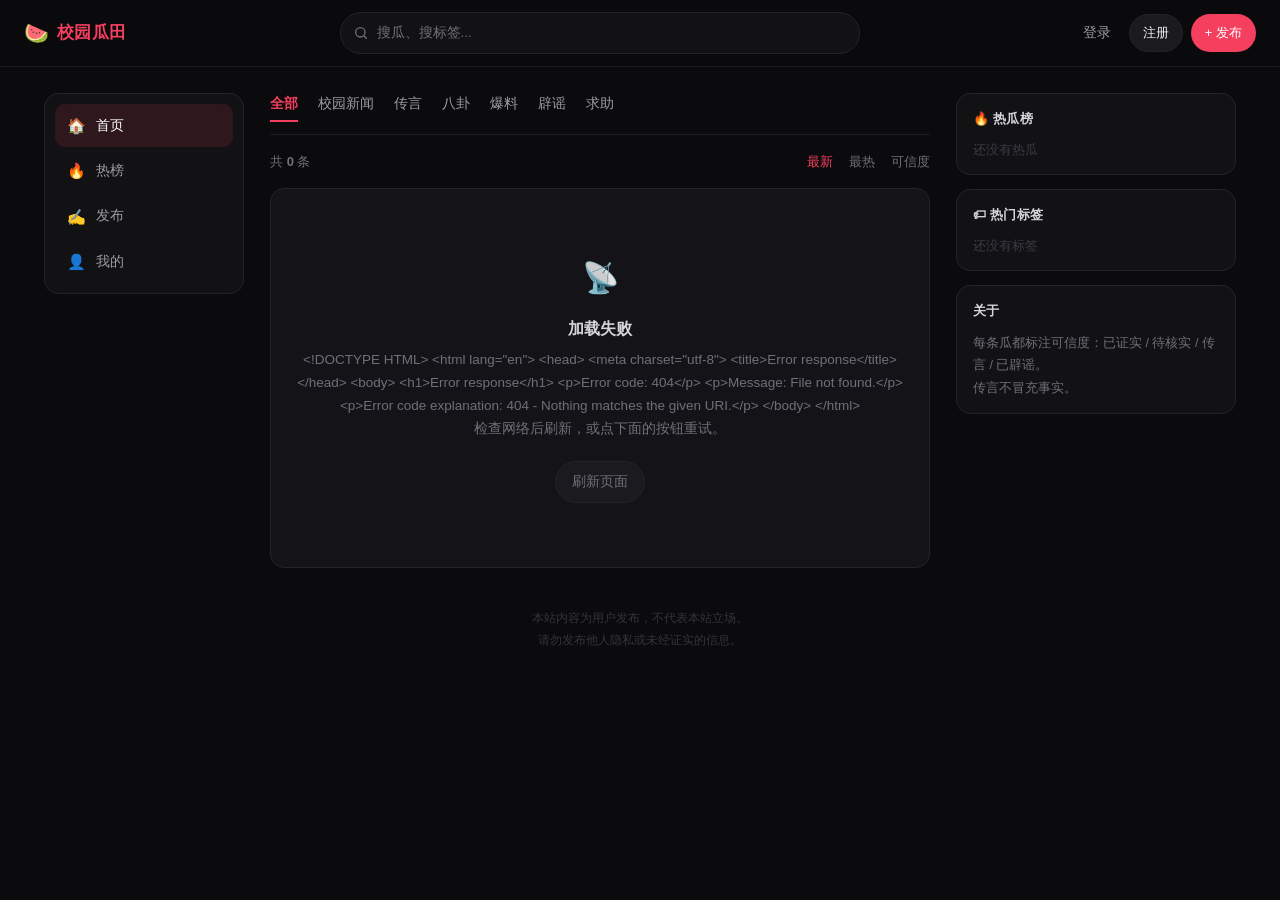
==== netlify-v2/public/index.html @ f2571f49 "Add files via upload" ====
﻿<!DOCTYPE html>
<html lang="zh-CN">
<head>
<meta charset="utf-8" />
<meta name="viewport" content="width=device-width, initial-scale=1, viewport-fit=cover" />
<title>校园瓜田</title>
<meta name="description" content="校园新闻、传言、八卦与爆料。每条瓜都标注可信度，传言不冒充事实。" />
<meta name="theme-color" content="#0b0b0e" />
<link rel="icon" href="data:image/svg+xml,<svg xmlns='http://www.w3.org/2000/svg' viewBox='0 0 100 100'><text y='.9em' font-size='90'>🍉</text></svg>" />
<style>
/* =====================================================================
   校园瓜田 · 样式（三栏布局）
   ===================================================================== */
:root{
  --bg:#0b0b0d;
  --panel:#121215;
  --card:#141418;
  --card-2:#1a1a1f;
  --fg:#f2f2f3;
  --fg-soft:#d6d6da;
  --muted:#9b9ba4;
  --dim:#6f6f79;
  --faint:#3a3a44;
  --border:#232329;
  --border-soft:#1c1c22;
  --red:#f43f5e;
  --red-deep:#e11d48;
  --green:#10b981;
  --amber:#f59e0b;
  --r-lg:14px;
  --r-md:12px;
  --r-sm:9px;
}
*{box-sizing:border-box;margin:0;padding:0}
html{-webkit-text-size-adjust:100%}
body{
  background:var(--bg);
  color:var(--fg);
  font-family:-apple-system,BlinkMacSystemFont,"Segoe UI","PingFang SC","Hiragino Sans GB","Microsoft YaHei",sans-serif;
  font-size:15px;line-height:1.65;
  -webkit-font-smoothing:antialiased;
  min-height:100vh;
  padding-bottom:calc(72px + env(safe-area-inset-bottom));
}
a{color:inherit;text-decoration:none}
button{font:inherit;color:inherit;background:none;border:0;cursor:pointer;-webkit-tap-highlight-color:transparent}
input,textarea,select{font:inherit;color:inherit}
::selection{background:rgba(244,63,94,.3)}
.hidden{display:none!important}

/* ---------------- 顶栏 ---------------- */
.topbar{
  position:sticky;top:0;z-index:40;
  display:flex;align-items:center;gap:18px;
  padding:12px 24px;
  background:rgba(11,11,13,.86);
  backdrop-filter:saturate(160%) blur(14px);
  -webkit-backdrop-filter:saturate(160%) blur(14px);
  border-bottom:1px solid var(--border-soft);
}
.brand{display:flex;align-items:center;gap:8px;flex:none}
.brand-mark{font-size:20px;line-height:1}
.brand-name{font-size:17px;font-weight:750;color:var(--red);letter-spacing:.02em}

.search-wrap{
  position:relative;flex:1;max-width:520px;margin:0 auto;
}
.search-ico{position:absolute;left:13px;top:50%;transform:translateY(-50%);color:var(--dim);pointer-events:none}
.search-input{
  width:100%;padding:9px 14px 9px 36px;
  background:var(--panel);border:1px solid var(--border);border-radius:999px;
  font-size:13.5px;transition:border-color .15s ease;
}
.search-input::placeholder{color:var(--dim)}
.search-input:focus{outline:none;border-color:#3a3a46}

.topbar-right{display:flex;align-items:center;gap:8px;flex:none}
.link-btn{font-size:13.5px;color:var(--muted);padding:6px 10px;border-radius:8px;transition:.15s}
.link-btn:hover{color:var(--fg);background:var(--card-2)}
.btn-outline{border-color:#3a3a46;background:transparent}
.btn-outline:hover{background:var(--card-2)}

/* ---------------- 按钮 ---------------- */
.btn{
  display:inline-flex;align-items:center;justify-content:center;gap:5px;
  padding:9px 16px;border-radius:999px;border:1px solid var(--border);
  background:var(--card-2);font-size:13.5px;font-weight:500;
  transition:transform .14s ease,background .14s ease,border-color .14s;
  white-space:nowrap;
}
.btn:hover{background:#232329}
.btn:active{transform:scale(.975)}
.btn-primary{background:var(--red);border-color:transparent;color:#fff}
.btn-primary:hover{background:var(--red-deep)}
.btn-danger{background:var(--red);border-color:transparent;color:#fff}
.btn-sm{padding:7px 13px;font-size:13px}
.btn-block{width:100%}
.btn:disabled{opacity:.45;cursor:not-allowed}

/* ---------------- 三栏布局 ---------------- */
.layout{
  max-width:1240px;margin:0 auto;
  display:grid;grid-template-columns:200px minmax(0,1fr) 280px;
  gap:26px;padding:26px 24px 0;align-items:start;
}
.app{min-width:0}

/* ---------------- 左侧导航 ---------------- */
.sidenav{
  position:sticky;top:78px;
  display:flex;flex-direction:column;gap:2px;
  padding:10px;border-radius:var(--r-lg);
  background:var(--panel);border:1px solid var(--border);
}
.sidenav a{
  display:flex;align-items:center;gap:10px;
  padding:10px 12px;border-radius:10px;
  font-size:14px;color:var(--muted);transition:.15s ease;
}
.sidenav a:hover{background:var(--card-2);color:var(--fg)}
.sidenav a.on{background:rgba(244,63,94,.12);color:#fff;font-weight:500}
.nav-ico{font-size:15px;line-height:1}

/* ---------------- 右栏 ---------------- */
.rail{display:flex;flex-direction:column;gap:14px;position:sticky;top:78px}
.rail-card{
  background:var(--panel);border:1px solid var(--border);
  border-radius:var(--r-lg);padding:14px 16px;
}
.rail-card h4{
  font-size:13px;font-weight:600;color:var(--fg-soft);
  margin-bottom:10px;letter-spacing:.02em;
}
.rail-body{display:flex;flex-direction:column;gap:8px}
.rail-empty{font-size:12.5px;color:var(--faint)}
.rail-hot-item{display:flex;gap:8px;align-items:flex-start;font-size:13px;line-height:1.55}
.rail-hot-no{color:var(--red);font-weight:700;flex:none;width:14px}
.rail-hot-title{
  color:var(--muted);overflow:hidden;display:-webkit-box;
  -webkit-line-clamp:2;-webkit-box-orient:vertical;
}
.rail-hot-item:hover .rail-hot-title{color:var(--fg)}
.rail-tag{
  display:inline-block;margin:0 6px 6px 0;padding:4px 10px;
  border-radius:999px;background:var(--card-2);border:1px solid var(--border);
  font-size:12px;color:var(--muted);
}
.rail-tag:hover{color:var(--fg);border-color:#3a3a46}
.rail-about p{font-size:12.5px;color:var(--dim);line-height:1.8}

/* ---------------- 网络提示 ---------------- */
.net-banner{
  max-width:1240px;margin:12px auto 0;padding:12px 16px;
  border-radius:var(--r-md);
  background:rgba(244,63,94,.1);border:1px solid rgba(244,63,94,.3);
  color:#fda4af;font-size:13px;line-height:1.7;
}
.net-banner a{color:#fecdd3;text-decoration:underline;word-break:break-all}

/* ---------------- 通用 ---------------- */
.loading{color:var(--dim);text-align:center;padding:40px 0;font-size:13.5px}
.row{display:flex;align-items:center;gap:8px}
.spread{justify-content:space-between}
.page-title{font-size:20px;font-weight:700;margin:0 0 16px}
.hint{color:var(--dim);font-size:13px}

/* ---------------- 分类 + 排序 ---------------- */
.chips{
  display:flex;gap:20px;overflow-x:auto;scrollbar-width:none;
  border-bottom:1px solid var(--border-soft);padding:0 0 12px;margin-bottom:14px;
}
.chips::-webkit-scrollbar{display:none}
.chip{
  flex:none;padding:0 0 4px;border-radius:0;border:0;background:none;
  font-size:13.5px;color:var(--muted);white-space:nowrap;
  border-bottom:2px solid transparent;transition:.15s ease;
}
.chip:hover{color:var(--fg)}
.chip.on{color:var(--red);font-weight:600;border-bottom-color:var(--red)}

.sort-row{display:flex;align-items:center;justify-content:space-between;gap:12px;margin-bottom:14px}
.sort-group{display:flex;gap:16px}
.sort-btn{
  font-size:13px;color:var(--dim);padding:2px 0;transition:.15s ease;
  border-radius:4px;
}
.sort-btn:hover{color:var(--fg)}
.sort-btn.on{color:var(--red);font-weight:500}

/* ---------------- 卡片 ---------------- */
.card{
  background:var(--card);
  border:1px solid var(--border);border-radius:var(--r-lg);
  padding:16px;margin-bottom:11px;
  transition:border-color .16s ease;
}
.card:hover{border-color:#31313b}
.card-head{display:flex;align-items:center;gap:9px;margin-bottom:10px}
.avatar{
  width:30px;height:30px;border-radius:50%;flex:none;
  display:grid;place-items:center;font-size:13px;font-weight:600;color:#fff;
  background:linear-gradient(135deg,hsl(var(--h,340) 62% 50%),hsl(calc(var(--h,340) + 45) 66% 40%));
}
.card-meta{display:flex;align-items:center;gap:7px;flex-wrap:wrap;font-size:12.5px;color:var(--dim);min-width:0}
.card-meta .alias{color:var(--fg-soft);font-weight:500}
.card-title{font-size:16.5px;font-weight:600;line-height:1.5;margin-bottom:6px}
.card-title a:hover{color:#fff}
.excerpt{
  color:var(--muted);font-size:14px;line-height:1.7;
  display:-webkit-box;-webkit-line-clamp:3;-webkit-box-orient:vertical;overflow:hidden;
}
.card-tags{display:flex;gap:6px;flex-wrap:wrap;margin-top:10px}
.tag{
  font-size:11.5px;color:var(--dim);background:rgba(255,255,255,.04);
  padding:2px 8px;border-radius:6px;
}
.card-actions{
  display:flex;align-items:center;gap:4px;margin-top:12px;padding-top:11px;
  border-top:1px solid rgba(255,255,255,.045);
}
.act{
  display:inline-flex;align-items:center;gap:5px;
  padding:6px 10px;border-radius:8px;font-size:12.8px;color:var(--dim);
  transition:.15s ease;
}
.act:hover{background:rgba(255,255,255,.055);color:var(--fg)}
.act.on{color:var(--red)}
.act.pop{animation:pop .34s cubic-bezier(.34,1.56,.64,1)}
@keyframes pop{0%{transform:scale(1)}45%{transform:scale(1.24)}100%{transform:scale(1)}}

/* ---------------- 徽章 ---------------- */
.badge{
  display:inline-flex;align-items:center;gap:5px;
  font-size:11.5px;padding:3px 9px;border-radius:999px;
  border:1px solid transparent;font-weight:500;white-space:nowrap;line-height:1.5;
}
.badge::before{content:"";width:5px;height:5px;border-radius:50%;background:currentColor;flex:none}
.badge.ok{color:#4ade80;background:rgba(16,185,129,.1);border-color:rgba(16,185,129,.24)}
.badge.warn{color:#fbbf24;background:rgba(245,158,11,.1);border-color:rgba(245,158,11,.24)}
.badge.bad{color:#fb7185;background:rgba(244,63,94,.1);border-color:rgba(244,63,94,.24)}
.badge.muted{color:#9ca3af;background:rgba(156,163,175,.08);border-color:rgba(156,163,175,.2)}

/* ---------------- 详情 ---------------- */
.detail{background:var(--card);border:1px solid var(--border);border-radius:var(--r-lg);padding:22px}
.detail h1{font-size:21px;line-height:1.5;margin:10px 0 14px}
.detail-body{white-space:pre-wrap;word-break:break-word;color:#e2e2e6;font-size:15px;line-height:1.85}
.back-link{display:inline-flex;align-items:center;gap:5px;color:var(--dim);font-size:13px;margin-bottom:12px}
.back-link:hover{color:var(--fg)}
.notice{
  display:flex;gap:8px;align-items:flex-start;
  background:rgba(245,158,11,.07);border:1px solid rgba(245,158,11,.2);
  color:#fcd34d;font-size:12.5px;border-radius:10px;padding:10px 12px;margin:12px 0;line-height:1.65;
}
.notice.bad{background:rgba(244,63,94,.06);border-color:rgba(244,63,94,.2);color:#fda4af}

/* ---------------- 评论 ---------------- */
.section-title{font-size:14px;font-weight:600;margin:24px 0 10px;display:flex;align-items:center;gap:8px}
.comment{display:flex;gap:10px;padding:12px 0;border-bottom:1px solid rgba(255,255,255,.04)}
.comment:last-child{border-bottom:0}
.comment-main{flex:1;min-width:0}
.comment-head{display:flex;gap:7px;align-items:baseline;font-size:12.2px;color:var(--dim);margin-bottom:3px}
.comment-head .alias{color:var(--fg-soft);font-weight:500}
.comment-body{font-size:14px;color:var(--fg-soft);word-break:break-word;line-height:1.7}
.replies{margin-top:10px;padding-left:12px;border-left:2px solid rgba(255,255,255,.05)}
.replies .comment{padding:8px 0;border-bottom:0}
.comment-form{margin-top:14px}

/* ---------------- 表单 ---------------- */
.form{background:var(--card);border:1px solid var(--border);border-radius:var(--r-lg);padding:18px}
.field{margin-bottom:16px}
.field:last-of-type{margin-bottom:12px}
.field label{display:block;font-size:12.5px;color:var(--muted);margin-bottom:8px;font-weight:500}
.field .counter{float:right;color:var(--faint);font-size:11.5px;font-weight:400}
.input,textarea.input,select.input{
  width:100%;padding:10px 13px;border-radius:10px;
  background:var(--panel);border:1px solid var(--border);
  font-size:14px;transition:border-color .15s ease;
}
.input::placeholder{color:#4f4f59}
.input:focus,textarea.input:focus{outline:none;border-color:#43434f}
textarea.input{resize:vertical;min-height:128px;line-height:1.72}
select.input{appearance:none}
.err{color:#fb7185;font-size:12.5px;margin-bottom:12px;display:none;line-height:1.6}
.err.show{display:block}
.opt-row{display:flex;gap:8px;flex-wrap:wrap}
.opt{
  padding:7px 13px;border-radius:9px;border:1px solid var(--border);
  background:var(--panel);font-size:13px;color:var(--muted);transition:.15s ease;
}
.opt:hover{border-color:#3a3a46;color:var(--fg-soft)}
.opt.on{border-color:rgba(244,63,94,.55);color:#fff;background:rgba(244,63,94,.12)}
.check{display:flex;gap:9px;align-items:flex-start;cursor:pointer}
.check input{margin-top:4px;accent-color:var(--red);width:15px;height:15px;flex:none}
.check span{font-size:12.5px;color:var(--muted);line-height:1.65}

/* ---------------- 热榜 ---------------- */
.rank{display:flex;gap:12px;align-items:flex-start;padding:13px 4px;border-bottom:1px solid rgba(255,255,255,.045)}
.rank:last-child{border-bottom:0}
.rank:hover{background:rgba(255,255,255,.02)}
.rank-no{
  font-size:18px;font-weight:800;width:24px;flex:none;color:#3a3a44;
  font-variant-numeric:tabular-nums;line-height:1.6;text-align:center;
}
.rank-no.top1{color:var(--red)}
.rank-no.top2{color:#fb923c}
.rank-no.top3{color:#fbbf24}
.rank-main{flex:1;min-width:0}
.rank-title{font-size:14.5px;font-weight:600;margin-bottom:4px;line-height:1.5}
.rank-meta{font-size:12px;color:var(--dim);display:flex;gap:10px;flex-wrap:wrap}

/* ---------------- 空状态 ---------------- */
.empty{
  text-align:center;padding:64px 24px;color:var(--dim);
  background:var(--card);border:1px solid var(--border);border-radius:var(--r-lg);
}
.empty-icon{font-size:30px;margin-bottom:14px;opacity:.9}
.empty h3{font-size:16px;color:var(--fg-soft);font-weight:600;margin-bottom:6px}
.empty p{font-size:13.5px;margin-bottom:20px;line-height:1.7;color:var(--dim)}
.empty-actions{display:flex;gap:8px;justify-content:center;flex-wrap:wrap}

/* ---------------- 骨架屏 ---------------- */
.skeleton-list{padding-top:4px}
.sk-card{
  background:var(--card);border:1px solid var(--border-soft);
  border-radius:var(--r-lg);padding:16px;margin-bottom:11px;
}
.sk-line{
  height:11px;border-radius:6px;margin-bottom:10px;
  background:linear-gradient(90deg,#1a1a20 25%,#23232a 37%,#1a1a20 63%);
  background-size:400% 100%;animation:shimmer 1.4s ease infinite;
}
.sk-line:last-child{margin-bottom:0}
.w30{width:30%}.w40{width:40%}.w50{width:50%}.w60{width:60%}.w70{width:70%}.w80{width:80%}
@keyframes shimmer{0%{background-position:100% 0}100%{background-position:0 0}}

/* ---------------- 底部导航（移动端） ---------------- */
.tabbar{
  position:fixed;left:0;right:0;bottom:0;z-index:50;
  display:flex;justify-content:space-around;align-items:center;
  padding:6px 8px calc(6px + env(safe-area-inset-bottom));
  background:rgba(11,11,13,.92);
  backdrop-filter:blur(14px);-webkit-backdrop-filter:blur(14px);
  border-top:1px solid var(--border-soft);
}
.tabbar a{
  display:flex;flex-direction:column;align-items:center;gap:3px;
  padding:6px 14px;border-radius:10px;color:var(--dim);
}
.tabbar a span{font-size:18px;line-height:1}
.tabbar a em{font-style:normal;font-size:10.5px}
.tabbar a.on{color:var(--fg)}

/* ---------------- Toast ---------------- */
.toast{
  position:fixed;left:50%;bottom:calc(88px + env(safe-area-inset-bottom));
  transform:translate(-50%,12px);
  background:#26262d;color:#fafafa;border:1px solid #3a3a45;
  padding:9px 16px;border-radius:10px;font-size:13px;
  opacity:0;pointer-events:none;transition:.22s cubic-bezier(.34,1.4,.64,1);z-index:90;
  max-width:calc(100vw - 40px);text-align:center;
}
.toast.show{opacity:1;transform:translate(-50%,0)}

/* ---------------- 弹窗 ---------------- */
.modal{position:fixed;inset:0;z-index:80;display:grid;place-items:center;background:rgba(0,0,0,.66);padding:20px}
.modal-card{
  width:100%;max-width:400px;background:var(--panel);
  border:1px solid var(--border);border-radius:16px;padding:22px;
  max-height:88vh;overflow-y:auto;
  animation:slideUp .2s cubic-bezier(.34,1.3,.64,1);
}
@keyframes slideUp{from{opacity:0;transform:translateY(12px)}to{opacity:1;transform:none}}
.modal-card h3{font-size:16px;margin-bottom:5px}
.modal-sub{font-size:12.5px;color:var(--dim);margin-bottom:16px;line-height:1.7}
.modal-body{display:flex;flex-wrap:wrap;gap:8px;margin-bottom:16px}
.modal-foot{display:flex;justify-content:flex-end;gap:8px;margin-top:4px}

/* ---------------- 登录 / 注册 ---------------- */
.auth-tabs{display:flex;gap:6px;background:var(--card);padding:4px;border-radius:10px;margin-bottom:16px}
.auth-tab{flex:1;padding:8px;border-radius:7px;font-size:13px;color:var(--muted);transition:.15s;font-weight:500}
.auth-tab.on{background:var(--card-2);color:var(--fg)}
.auth-field{margin-bottom:13px}
.auth-field label{display:block;font-size:12px;color:var(--muted);margin-bottom:6px}
.auth-foot{font-size:12px;color:var(--dim);text-align:center;margin-top:14px;line-height:1.7}
.auth-alert{
  font-size:12.5px;color:#fda4af;background:rgba(244,63,94,.08);
  border:1px solid rgba(244,63,94,.2);border-radius:9px;
  padding:9px 11px;margin-bottom:14px;line-height:1.65;
}
.auth-alert.info{color:#93c5fd;background:rgba(59,130,246,.08);border-color:rgba(59,130,246,.2)}

/* ---------------- 我的 ---------------- */
.profile-card{
  background:var(--card);border:1px solid var(--border);
  border-radius:var(--r-lg);padding:22px;text-align:center;
}
.profile-avatar{
  width:54px;height:54px;border-radius:50%;margin:0 auto 10px;
  display:grid;place-items:center;font-size:21px;font-weight:700;color:#fff;
  background:linear-gradient(135deg,hsl(var(--h,340) 62% 50%),hsl(calc(var(--h,340) + 45) 66% 40%));
}
.profile-name{font-size:16.5px;font-weight:650}
.profile-sub{font-size:12.5px;color:var(--dim);margin-top:3px}
.profile-stats{display:flex;justify-content:center;gap:28px;margin-top:16px;padding-top:14px;border-top:1px solid rgba(255,255,255,.06)}
.stat b{display:block;font-size:16px;font-weight:700;font-variant-numeric:tabular-nums}
.stat span{font-size:11px;color:var(--dim)}
.menu-list{margin-top:14px;background:var(--card);border:1px solid var(--border);border-radius:var(--r-md);overflow:hidden}
.menu-item{display:flex;align-items:center;justify-content:space-between;padding:13px 16px;font-size:14px;border-bottom:1px solid var(--border-soft);transition:background .14s;width:100%}
.menu-item:last-child{border-bottom:0}
.menu-item:hover{background:rgba(255,255,255,.02)}
.menu-item .arrow{color:var(--faint);font-size:15px}

/* ---------------- 管理后台 ---------------- */
.admin-bar{
  display:flex;align-items:center;justify-content:space-between;gap:12px;
  padding:10px 14px;margin-bottom:12px;
  background:var(--card);border:1px solid var(--border);border-radius:var(--r-md);
}
.adm-row{display:flex;align-items:center;gap:8px;padding:11px 0;border-bottom:1px solid rgba(255,255,255,.05)}
.adm-row:last-child{border-bottom:0}
.adm-main{flex:1;min-width:0}
.adm-title{font-size:13.5px;font-weight:500;white-space:nowrap;overflow:hidden;text-overflow:ellipsis}
.adm-sub{font-size:12px;color:var(--dim);margin-top:2px}

/* ---------------- 页脚 ---------------- */
.site-foot{
  max-width:1240px;margin:40px auto 0;padding:0 24px 26px;
  color:#33333c;font-size:11.5px;line-height:1.9;text-align:center;
}

/* ---------------- 响应式 ---------------- */
@media (max-width:1100px){
  .layout{grid-template-columns:200px minmax(0,1fr);}
  .rail{display:none}
}
@media (max-width:860px){
  .layout{grid-template-columns:minmax(0,1fr);padding:16px 16px 0;}
  .sidenav{display:none}
  .topbar{padding:10px 16px;gap:10px}
  .brand-name{display:none}
  .search-wrap{max-width:none}
  #btn-login,#btn-register{display:none}
  .site-foot{padding:0 16px 24px}
  .empty{padding:48px 20px}
}
@media (min-width:861px){
  .tabbar{display:none}
  body{padding-bottom:0}
}

/* ---------------- 个人空间 ---------------- */
.profile-bio{font-size:13px;color:var(--muted);margin-top:8px;line-height:1.7;padding:0 12px}
.profile-tags{display:flex;gap:6px;flex-wrap:wrap;justify-content:center;margin-top:10px}
.profile-actions{display:flex;gap:8px;justify-content:center;margin-top:16px}

/* ---------------- 私信 ---------------- */
.dm-row{display:flex;align-items:center;gap:10px;padding:12px 0;border-bottom:1px solid rgba(255,255,255,.05)}
.dm-row:last-child{border-bottom:0}
.dm-main{flex:1;min-width:0;display:flex;flex-direction:column;gap:2px}
.dm-top{display:flex;align-items:baseline;gap:8px}
.dm-top b{font-size:13.5px;font-weight:600}
.dm-top em{font-style:normal;font-size:11.5px;color:var(--faint);margin-left:auto}
.dm-last{font-size:12.5px;color:var(--dim);white-space:nowrap;overflow:hidden;text-overflow:ellipsis}
.dm-badge{
  flex:none;min-width:18px;height:18px;border-radius:9px;background:var(--red);color:#fff;
  font-size:11px;display:grid;place-items:center;padding:0 5px;
}
.dm-head{display:flex;align-items:center;gap:10px;margin-bottom:14px}
.dm-name{font-size:15px;font-weight:600}
.msg-list{
  display:flex;flex-direction:column;gap:10px;
  max-height:56vh;overflow-y:auto;padding:14px;
  background:var(--card);border:1px solid var(--border);border-radius:var(--r-lg);
}
.msg-row{display:flex;flex-direction:column;gap:3px;max-width:78%}
.msg-row.me{align-self:flex-end;align-items:flex-end}
.msg-row.them{align-self:flex-start;align-items:flex-start}
.msg-bubble{
  padding:9px 13px;border-radius:14px;font-size:14px;line-height:1.6;
  background:var(--card-2);border:1px solid var(--border);word-break:break-word;white-space:pre-wrap;
}
.msg-row.me .msg-bubble{background:var(--red);border-color:transparent;color:#fff}
.msg-time{font-size:10.5px;color:var(--faint)}
.msg-input{display:flex;gap:8px;align-items:flex-end;margin-top:12px}
.msg-input .input{min-height:42px;max-height:120px;resize:none;padding:11px 13px}

/* ---------------- 顶栏头像 / 侧栏用户 ---------------- */
.user-chip{
  width:32px;height:32px;border-radius:50%;flex:none;
  display:grid;place-items:center;font-size:13px;font-weight:700;color:#fff;
  background:linear-gradient(135deg,hsl(var(--h,340) 62% 50%),hsl(calc(var(--h,340) + 45) 66% 40%));
  transition:transform .15s ease;
}
.user-chip:hover{transform:scale(1.06)}
.side-user{
  display:flex;align-items:center;gap:8px;
  padding:8px 10px;margin-bottom:8px;border-radius:10px;
  background:rgba(255,255,255,.035);
}
.side-user:hover{background:rgba(255,255,255,.06)}
.side-user .avatar{width:26px;height:26px;font-size:12px}
.side-name{font-size:13.5px;font-weight:600;white-space:nowrap;overflow:hidden;text-overflow:ellipsis}

/* 头像可点 */
.avatar-link{display:inline-flex;align-items:center;flex-shrink:0}
.avatar-link:hover .avatar{filter:brightness(1.15)}
a.alias:hover{color:#fff}

</style>
</head>
<body>

<header class="topbar">
  <a class="brand" href="#/">
    <span class="brand-mark">🍉</span>
    <span class="brand-name">校园瓜田</span>
  </a>

  <div class="search-wrap">
    <svg class="search-ico" viewBox="0 0 24 24" width="16" height="16" fill="none" stroke="currentColor" stroke-width="2" stroke-linecap="round"><circle cx="11" cy="11" r="7"/><path d="m20 20-3.5-3.5"/></svg>
    <input id="global-search" class="search-input" placeholder="搜瓜、搜标签..." autocomplete="off" />
  </div>

  <div class="topbar-right">
    <button class="link-btn" id="btn-login">登录</button>
    <button class="btn btn-outline btn-sm" id="btn-register">注册</button><a class="user-chip hidden" id="user-chip" href="#/me" title="我的"></a>
    <a class="btn btn-primary btn-sm" href="#/new">+ 发布</a>
  </div>
</header>

<div id="net-banner" class="net-banner hidden"></div>

<div class="layout">

  <aside class="sidenav"><a class="side-user hidden" id="side-user" href="#/me"></a>
    <a href="#/" data-nav="feed"><span class="nav-ico">🏠</span>首页</a>
    <a href="#/hot" data-nav="hot"><span class="nav-ico">🔥</span>热榜</a>
    <a href="#/new" data-nav="new"><span class="nav-ico">✍️</span>发布</a>
    <a href="#/me" data-nav="me"><span class="nav-ico">👤</span>我的</a>
  </aside>

  <main id="app" class="app">
    <div class="skeleton-list">
      <div class="sk-card"><div class="sk-line w40"></div><div class="sk-line w80"></div><div class="sk-line w60"></div></div>
      <div class="sk-card"><div class="sk-line w30"></div><div class="sk-line w70"></div><div class="sk-line w50"></div></div>
    </div>
  </main>

  <aside class="rail">
    <section class="rail-card">
      <h4>🔥 热瓜榜</h4>
      <div id="rail-hot" class="rail-body"><div class="rail-empty">还没有热瓜</div></div>
    </section>
    <section class="rail-card">
      <h4>🏷 热门标签</h4>
      <div id="rail-tags" class="rail-body"><div class="rail-empty">还没有标签</div></div>
    </section>
    <section class="rail-card rail-about">
      <h4>关于</h4>
      <p>每条瓜都标注可信度：已证实 / 待核实 / 传言 / 已辟谣。<br>传言不冒充事实。</p>
    </section>
  </aside>

</div>

<nav class="tabbar">
  <a href="#/" data-tab="feed"><span>🏠</span><em>首页</em></a>
  <a href="#/hot" data-tab="hot"><span>🔥</span><em>热榜</em></a>
  <a href="#/new" data-tab="new"><span>✏️</span><em>发布</em></a>
  <a href="#/me" data-tab="me"><span>👤</span><em>我的</em></a>
</nav>

<div id="toast" class="toast" role="status" aria-live="polite"></div>

<div id="modal" class="modal hidden">
  <div class="modal-card" id="modal-card"></div>
</div>

<footer class="site-foot">
  本站内容为用户发布，不代表本站立场。<br>
  请勿发布他人隐私或未经证实的信息。
</footer>

<script>
/* =====================================================================
   校园瓜田 · 前端
   纯静态，无构建，直连 Supabase（REST + Auth）
   ===================================================================== */
(function () {
  'use strict';

  /* ================= 配置 ================= */
  const SB   = '/api';   // 走同域代理，由 Netlify 函数转发到 Supabase
  const KEY  = 'sb_publishable_Eu-_IB5Uigc8BZrl6DZb5w_zwPvkjm3';

  const CATEGORIES = [
    { id: '',       label: '全部' },
    { id: 'news',   label: '校园新闻' },
    { id: 'rumor',  label: '传言' },
    { id: 'gossip', label: '八卦' },
    { id: 'leak',   label: '爆料' },
    { id: 'debunk', label: '辟谣' },
    { id: 'help',   label: '求助' }
  ];
  const CAT_LABEL = { news:'校园新闻', rumor:'传言', gossip:'八卦', leak:'爆料', debunk:'辟谣', help:'求助' };
  const CRED = {
    confirmed:  { label:'已证实', cls:'ok' },
    unverified: { label:'待核实', cls:'warn' },
    rumor:      { label:'传言',   cls:'bad' },
    debunked:   { label:'已辟谣', cls:'muted' }
  };
  const REASONS = [
    { id:'privacy', label:'侵犯隐私' },
    { id:'attack',  label:'人身攻击' },
    { id:'rumor',   label:'造谣' },
    { id:'other',   label:'其他' }
  ];

  /* ================= 小工具 ================= */
  const $ = (s, r) => (r || document).querySelector(s);
  const app = $('#app');

  const esc = s => String(s == null ? '' : s)
    .replace(/&/g,'&amp;').replace(/</g,'&lt;').replace(/>/g,'&gt;')
    .replace(/"/g,'&quot;').replace(/'/g,'&#39;');

  function relTime(iso) {
    const d = Date.now() - new Date(iso).getTime();
    if (d < 0) return '刚刚';
    const m = Math.floor(d / 60000);
    if (m < 1) return '刚刚';
    if (m < 60) return m + ' 分钟前';
    const h = Math.floor(m / 60);
    if (h < 24) return h + ' 小时前';
    const day = Math.floor(h / 24);
    if (day === 1) return '昨天';
    if (day < 30) return day + ' 天前';
    const t = new Date(iso);
    return (t.getMonth() + 1) + ' 月 ' + t.getDate() + ' 日';
  }

  function hue(str) {
    let h = 0;
    for (let i = 0; i < String(str).length; i++) h = (h * 31 + String(str).charCodeAt(i)) % 360;
    return h;
  }
  const avatar = name =>
    '<span class="avatar" style="--h:' + hue(name || '') + '">' + esc((name || '瓜').trim().charAt(0)) + '</span>';

  const badge = c => {
    const m = CRED[c] || CRED.unverified;
    return '<span class="badge ' + m.cls + '">' + m.label + '</span>';
  };

  let toastTimer;
  function toast(msg) {
    const el = $('#toast');
    el.textContent = msg;
    el.classList.add('show');
    clearTimeout(toastTimer);
    toastTimer = setTimeout(() => el.classList.remove('show'), 2600);
  }

  /* ================= 网络错误 ================= */
  let netDown = false;
  function showNetBanner() {
    if (netDown) return;
    netDown = true;
    const el = $('#net-banner');
    el.className = 'net-banner';
    el.innerHTML =
      '⚠️ <b>数据接口连不上</b>（Failed to fetch）。<br>' +
      '浏览器请求的是你自己的域名 <code>/api/...</code>，由 Netlify 转发给数据库。' +
      '现在这个转发没生效，通常是 Netlify 函数没部署上。' +
      '点这里测一下：<a href="' + SB + '/rest/v1/posts?select=id&limit=1" target="_blank" rel="noopener">' +
      SB + '/rest/v1/posts?select=id</a><br>' +
      '返回 <code>[]</code> 或 JSON = 正常；返回 404 或"Page not found" = 函数没部署，检查仓库里有没有 <code>netlify/functions/api.js</code>。';
  }

  /* ================= REST ================= */
  async function rest(path, opts) {
    const o = opts || {};
    let res;
    try {
      res = await fetch(SB + '/rest/v1/' + path, {
        method: o.method || 'GET',
        headers: Object.assign({
          apikey: KEY,
          Authorization: 'Bearer ' + KEY,
          'Content-Type': 'application/json'
        }, o.headers || {}),
        body: o.body
      });
    } catch (e) {
      showNetBanner();
      throw new Error('网络不可达');
    }
    const text = await res.text();
    let data = null;
    if (text) { try { data = JSON.parse(text); } catch (e) { data = text; } }
    if (!res.ok) {
      const msg = (data && (data.message || data.hint)) || (typeof data === 'string' ? data : 'HTTP ' + res.status);
      throw new Error(msg);
    }
    return data;
  }

  /* ================= 账号（用户名 + 密码，不发邮件） ================= */
  const UKEY = 'gua:user';
  let account = null;   // { id, username }

  function loadAccount() {
    try {
      const raw = localStorage.getItem(UKEY);
      account = raw ? JSON.parse(raw) : null;
    } catch (e) { account = null; }
  }
  function saveAccount(a) {
    account = a;
    if (a) localStorage.setItem(UKEY, JSON.stringify(a));
    else localStorage.removeItem(UKEY);
    paintUserChip();
  }

  /* 调 Netlify 函数上的自定义接口（/api/auth/...），不走 /rest/v1 */
  async function apiRaw(path, opts) {
    const o = opts || {};
    let res;
    try {
      const h = { 'Content-Type': 'application/json' };
      if (account && account.token) h.Authorization = 'Bearer ' + account.token;
      res = await fetch(SB + path, {
        method: o.method || 'GET',
        headers: h,
        body: o.body
      });
    } catch (e) {
      showNetBanner();
      throw new Error('网络不可达');
    }
    const text = await res.text();
    let data = null;
    if (text) { try { data = JSON.parse(text); } catch (e) { data = text; } }
    if (!res.ok) throw new Error((data && data.message) || ('HTTP ' + res.status));
    return data;
  }

  async function doRegister(username, password) {
    const r = await apiRaw('/auth/register', {
      method: 'POST',
      body: JSON.stringify({ username: username, password: password })
    });
    saveAccount({ id: r.id, username: r.username, token: r.token });
    return r;
  }

  async function doLogin(username, password) {
    const r = await apiRaw('/auth/login', {
      method: 'POST',
      body: JSON.stringify({ username: username, password: password })
    });
    saveAccount({ id: r.id, username: r.username, token: r.token });
    return r;
  }

  function signOut() { saveAccount(null); }
  function isLoggedIn() { return !!(account && account.id); }
  function nick() { return account ? account.username : null; }

  function paintUserChip() {
    const chip = $('#user-chip');
    const loginBtn = $('#btn-login');
    const regBtn = $('#btn-register');
    const side = $('#side-user');

    if (isLoggedIn()) {
      const n = nick() || '我';
      if (chip) {
        chip.classList.remove('hidden');
        chip.style.setProperty('--h', hue(n));
        chip.textContent = n.charAt(0);
        chip.title = n;
      }
      if (loginBtn) loginBtn.classList.add('hidden');
      if (regBtn) regBtn.classList.add('hidden');
      if (side) {
        side.classList.remove('hidden');
        side.innerHTML = '<span class="avatar" style="--h:' + hue(n) + '">' + esc(n.charAt(0)) + '</span>' +
          '<span class="side-name">' + esc(n) + '</span>';
      }
    } else {
      if (chip) chip.classList.add('hidden');
      if (loginBtn) loginBtn.classList.remove('hidden');
      if (regBtn) regBtn.classList.remove('hidden');
      if (side) side.classList.add('hidden');
    }
  }

  /* ================= 本地身份 ================= */
  function deviceId() {
    let v = localStorage.getItem('gua:device');
    if (!v) {
      v = (window.crypto && crypto.randomUUID) ? crypto.randomUUID()
        : 'd-' + Date.now() + Math.random().toString(36).slice(2);
      localStorage.setItem('gua:device', v);
    }
    return v;
  }
  const A1 = ['柠檬','三教','图书馆','南门','操场','夜宵','早八','期末','天台','五楼'];
  const A2 = ['味的风','常客','守夜人','观察员','吃瓜群众','小分队','老同学','柠檬精'];
  const newAlias = () => A1[Math.floor(Math.random() * A1.length)] + A2[Math.floor(Math.random() * A2.length)];
  function alias() {
    let v = localStorage.getItem('gua:alias');
    if (!v) { v = newAlias(); localStorage.setItem('gua:alias', v); }
    return v;
  }
  function myIds() {
    try { return JSON.parse(localStorage.getItem('gua:mine') || '[]'); } catch (e) { return []; }
  }
  function addMyId(id) {
    const m = myIds();
    if (!m.includes(id)) { m.unshift(id); localStorage.setItem('gua:mine', JSON.stringify(m.slice(0, 300))); }
  }
  const melonKey = id => 'gua:melon:' + id;

  /* ================= 状态 ================= */
  const S = { posts: [], counts: {}, filter: '', sort: 'new', loaded: false, hasAuthorId: false };

  async function probeAuthorId() {
    try { await rest('posts?select=author_id&limit=1'); S.hasAuthorId = true; }
    catch (e) { S.hasAuthorId = false; }
  }

  async function loadPosts(force) {
    if (S.loaded && !force) return;
    const rows = await rest('posts?select=*&status=eq.published&order=created_at.desc&limit=100');
    S.posts = rows || [];
    try {
      const cs = await rest('comments?select=post_id&status=eq.visible&limit=1000');
      const map = {};
      (cs || []).forEach(c => { map[c.post_id] = (map[c.post_id] || 0) + 1; });
      S.counts = map;
    } catch (e) { S.counts = {}; }
    S.loaded = true;
    renderRail();
  }

  /* 右栏：热瓜榜 + 热门标签 */
  function renderRail() {
    const hot = $('#rail-hot');
    if (hot) {
      const top = S.posts.slice().sort((a, b) => (b.melon || 0) - (a.melon || 0)).slice(0, 5);
      hot.innerHTML = top.length
        ? top.map((p, i) =>
            '<a class="rail-hot-item" href="#/p/' + esc(p.id) + '">' +
              '<span class="rail-hot-no">' + (i + 1) + '</span>' +
              '<span class="rail-hot-title">' + esc(p.title) + '</span>' +
            '</a>').join('')
        : '<div class="rail-empty">还没有热瓜</div>';
    }
    const tags = $('#rail-tags');
    if (tags) {
      const map = {};
      S.posts.forEach(p => (p.tags || []).forEach(t => { map[t] = (map[t] || 0) + 1; }));
      const list = Object.keys(map).sort((a, b) => map[b] - map[a]).slice(0, 12);
      tags.innerHTML = list.length
        ? list.map(t => '<a class="rail-tag" href="#/search" data-tag="' + esc(t) + '">#' + esc(t) + '</a>').join('')
        : '<div class="rail-empty">还没有标签</div>';
    }
  }

  const CRED_RANK = { confirmed: 0, unverified: 1, rumor: 2, debunked: 3 };

  const filtered = () => {
    let list = S.posts.slice();
    if (S.filter) list = list.filter(p => p.category === S.filter);
    if (S.sort === 'hot') list.sort((a, b) => (b.melon || 0) - (a.melon || 0));
    if (S.sort === 'cred') list.sort((a, b) => (CRED_RANK[a.credibility] ?? 9) - (CRED_RANK[b.credibility] ?? 9));
    return list;
  };

  /* ================= 组件 ================= */
  function card(p) {
    const n = S.counts[p.id] || 0;
    const voted = !!localStorage.getItem(melonKey(p.id));
    const strike = p.credibility === 'debunked' ? ' style="text-decoration:line-through;opacity:.55"' : '';
    return '<article class="card" data-id="' + esc(p.id) + '">' +
      '<div class="card-head"><a class="avatar-link" href="#/u/' + encodeURIComponent(p.author_alias) + '">' + avatar(p.author_alias) + '</a>' +
        '<div class="card-meta">' +
          '<a class="alias" href="#/u/' + encodeURIComponent(p.author_alias) + '">' + esc(p.author_alias) + '</a>' +
          '<span>·</span><span>' + relTime(p.created_at) + '</span>' +
          (p.school ? '<span>·</span><span>' + esc(p.school) + '</span>' : '') +
        '</div>' +
        '<span style="margin-left:auto">' + badge(p.credibility) + '</span>' +
      '</div>' +
      '<h2 class="card-title"><a href="#/p/' + esc(p.id) + '"><span' + strike + '>' + esc(p.title) + '</span></a></h2>' +
      '<p class="excerpt">' + esc(p.content) + '</p>' +
      '<div class="card-tags"><span class="tag">' + esc(CAT_LABEL[p.category] || '其他') + '</span>' +
        (p.tags || []).slice(0, 3).map(t => '<span class="tag">#' + esc(t) + '</span>').join('') +
      '</div>' +
      '<div class="card-actions">' +
        '<button class="act' + (voted ? ' on' : '') + '" data-act="melon">🍉 <span data-melon>' + (p.melon || 0) + '</span></button>' +
        '<a class="act" href="#/p/' + esc(p.id) + '">💬 ' + n + '</a>' +
        '<button class="act" data-act="report" style="margin-left:auto">举报</button>' +
      '</div>' +
    '</article>';
  }

  const empty = (icon, title, desc, actions) =>
    '<div class="empty"><div class="empty-icon">' + icon + '</div>' +
    '<h3>' + esc(title) + '</h3><p>' + desc + '</p>' +
    (actions ? '<div class="empty-actions">' + actions + '</div>' : '') + '</div>';

  const chipRow = () => '<div class="chips">' + CATEGORIES.map(c =>
    '<button class="chip' + (S.filter === c.id ? ' on' : '') + '" data-cat="' + c.id + '">' + c.label + '</button>'
  ).join('') + '</div>';

  const sortRow = () =>
    '<div class="sort-row">' +
      '<span class="hint">共 <b id="feed-count">' + S.posts.length + '</b> 条</span>' +
      '<div class="sort-group">' +
        '<button class="sort-btn' + (S.sort === 'new' ? ' on' : '') + '" data-sort="new">最新</button>' +
        '<button class="sort-btn' + (S.sort === 'hot' ? ' on' : '') + '" data-sort="hot">最热</button>' +
        '<button class="sort-btn' + (S.sort === 'cred' ? ' on' : '') + '" data-sort="cred">可信度</button>' +
      '</div>' +
    '</div>';

  /* ================= 弹窗 ================= */
  function openModal(html) {
    $('#modal-card').innerHTML = html;
    $('#modal').classList.remove('hidden');
  }
  function closeModal() { $('#modal').classList.add('hidden'); }

  $('#modal').addEventListener('click', e => { if (e.target.id === 'modal') closeModal(); });
  $('#modal-card').addEventListener('click', e => {
    const t = e.target.closest('[data-auth-tab]');
    if (t) openAuth(t.dataset.authTab);
  });
  document.addEventListener('keydown', e => { if (e.key === 'Escape') closeModal(); });

  /* ================= 登录 / 注册（用户名 + 密码） ================= */
  function openAuth(mode) {
    let tab = mode || 'login';
    const body = () => `
      <div class="auth-tabs">
        <button class="auth-tab ${tab === 'login' ? 'on' : ''}" data-auth-tab="login">登录</button>
        <button class="auth-tab ${tab === 'signup' ? 'on' : ''}" data-auth-tab="signup">注册</button>
      </div>
      <div id="auth-msg"></div>
      <div class="auth-field">
        <label>用户名</label>
        <input class="input" id="a-user" maxlength="16" placeholder="2–16 个字，登录和发帖都用它" autocomplete="username" />
      </div>
      <div class="auth-field">
        <label>密码</label>
        <input class="input" id="a-pass" type="password" placeholder="${tab === 'signup' ? '至少 6 位' : '你的密码'}" autocomplete="${tab === 'signup' ? 'new-password' : 'current-password'}" />
      </div>
      <button class="btn btn-primary btn-block" id="a-submit" style="margin-top:6px">
        ${tab === 'login' ? '登录' : '注册账号'}
      </button>
      <div class="auth-foot">
        ${tab === 'login'
          ? '还没有账号？点上面的「注册」。'
          : '不用邮箱，注册完直接登录。'}
      </div>`;

    openModal(body());

    const submit = async () => {
      const username = $('#a-user').value.trim();
      const pass = $('#a-pass').value;
      const msg = $('#auth-msg');
      const fail = m => { msg.innerHTML = '<div class="auth-alert">' + esc(m) + '</div>'; };

      if (username.length < 2) return fail('用户名至少 2 个字');
      if (pass.length < 6) return fail('密码至少 6 位');

      const btn = $('#a-submit');
      btn.disabled = true;
      btn.textContent = '处理中…';
      try {
        if (tab === 'login') {
          await doLogin(username, pass);
          closeModal();
          toast('欢迎回来，' + nick());
          route();
        } else {
          await doRegister(username, pass);
          closeModal();
          toast('注册成功，已登录');
          route();
        }
      } catch (e) {
        fail(e.message);
        btn.disabled = false;
        btn.textContent = tab === 'login' ? '登录' : '注册账号';
      }
    };

    $('#a-submit').addEventListener('click', submit);
    $('#a-pass').addEventListener('keydown', e => { if (e.key === 'Enter') submit(); });
  }



  const btnLogin = $('#btn-login');
  if (btnLogin) btnLogin.addEventListener('click', () => openAuth('login'));
  const btnRegister = $('#btn-register');
  if (btnRegister) btnRegister.addEventListener('click', () => openAuth('signup'));

  /* 顶部搜索框 */
  const gSearch = $('#global-search');
  if (gSearch) {
    gSearch.addEventListener('keydown', e => {
      if (e.key !== 'Enter') return;
      const v = gSearch.value.trim();
      if (!v) return;
      sessionStorage.setItem('gua:q', v);
      if (location.hash === '#/search') route();
      else location.hash = '#/search';
    });
  }

  /* ================= 举报 ================= */
  function openReport(type, id) {
    let reason = 'privacy';
    openModal('<h3>举报内容</h3><p class="modal-sub">请选择理由，我们会尽快处理</p>' +
      '<div class="modal-body" id="r-body">' +
        REASONS.map((r, i) => '<button class="opt' + (i === 0 ? ' on' : '') + '" data-r="' + r.id + '">' + r.label + '</button>').join('') +
      '</div>' +
      '<div class="modal-foot"><button class="btn" id="r-cancel">取消</button>' +
      '<button class="btn btn-danger" id="r-ok">提交举报</button></div>');

    $('#r-body').addEventListener('click', e => {
      const b = e.target.closest('.opt'); if (!b) return;
      $('#r-body').querySelectorAll('.opt').forEach(x => x.classList.remove('on'));
      b.classList.add('on'); reason = b.dataset.r;
    });
    $('#r-cancel').addEventListener('click', closeModal);
    $('#r-ok').addEventListener('click', async () => {
      closeModal();
      try {
        await rest('reports', {
          method: 'POST',
          body: JSON.stringify({ target_type: type, target_id: id, reason: reason })
        });
        toast('已收到举报，谢谢');
      } catch (e) { toast('提交失败：' + e.message); }
    });
  }

  /* ================= 视图：首页 ================= */
  async function viewFeed() {
    app.innerHTML = chipRow() + sortRow() + '<div id="list"></div>';
    $('#list').innerHTML = '<div class="skeleton-list">' +
      '<div class="sk-card"><div class="sk-line w40"></div><div class="sk-line w80"></div><div class="sk-line w60"></div></div>' +
      '<div class="sk-card"><div class="sk-line w30"></div><div class="sk-line w70"></div><div class="sk-line w50"></div></div>' +
      '</div>';
    try { await loadPosts(); }
    catch (e) { $('#list').innerHTML = errState(e); return; }
    paintFeed();
  }

  function errState(e) {
    return empty('📡', '加载失败', esc(e.message) + '<br>检查网络后刷新，或点下面的按钮重试。',
      '<button class="btn" onclick="location.reload()">刷新页面</button>');
  }

  function paintFeed() {
    const box = $('#list'); if (!box) return;
    const list = filtered();
    const c = $('#feed-count'); if (c) c.textContent = list.length;

    if (!S.posts.length) {
      box.innerHTML = empty('✉️', '瓜田还空着', '成为第一个发瓜的人吧',
        '<a class="btn btn-primary" href="#/new">去发布</a>' +
        '<button class="btn" data-seed="1">填入 8 条示例</button>');
      return;
    }
    if (!list.length) {
      box.innerHTML = empty('🔍', '这个分类还是空的', '换个分类看看，或者自己发一条。',
        '<a class="btn" href="#/new">去发布</a>');
      return;
    }
    box.innerHTML = list.map(card).join('');
  }

  /* ================= 视图：详情 ================= */
  async function viewDetail(id) {
    app.innerHTML = '<div class="loading">加载中…</div>';
    let p;
    try {
      const rows = await rest('posts?id=eq.' + encodeURIComponent(id) + '&select=*');
      p = rows && rows[0];
    } catch (e) { app.innerHTML = errState(e); return; }
    if (!p) {
      app.innerHTML = empty('🫥', '这条瓜不见了', '可能已被删除，或者链接不对。', '<a class="btn" href="#/">回首页</a>');
      return;
    }

    const voted = !!localStorage.getItem(melonKey(p.id));
    const warn = (p.credibility === 'rumor' || p.credibility === 'unverified')
      ? '<div class="notice">⚠️ 该内容尚未证实，请理性判断，不要转发未经核实的细节。</div>' : '';
    const debunk = p.credibility === 'debunked'
      ? '<div class="notice bad">🚫 此内容已被辟谣，原帖保留仅为记录。</div>' : '';

    app.innerHTML =
      '<a class="back-link" href="#/">← 返回</a>' +
      '<article class="detail" data-id="' + esc(p.id) + '">' +
        '<div class="card-head"><a class="avatar-link" href="#/u/' + encodeURIComponent(p.author_alias) + '">' + avatar(p.author_alias) + '</a>' +
          '<div class="card-meta"><span class="alias">' + esc(p.author_alias) + '</span>' +
          '<span>·</span><span>' + relTime(p.created_at) + '</span></div>' +
          '<span style="margin-left:auto">' + badge(p.credibility) + '</span>' +
        '</div>' +
        '<h1>' + esc(p.title) + '</h1>' + debunk + warn +
        '<div class="detail-body">' + esc(p.content) + '</div>' +
        '<div class="card-tags" style="margin-top:16px">' +
          '<span class="tag">' + esc(CAT_LABEL[p.category] || '其他') + '</span>' +
          (p.school ? '<span class="tag">' + esc(p.school) + '</span>' : '') +
          (p.tags || []).map(t => '<span class="tag">#' + esc(t) + '</span>').join('') +
        '</div>' +
        '<div class="card-actions">' +
          '<button class="act' + (voted ? ' on' : '') + '" data-act="melon">🍉 <span data-melon>' + (p.melon || 0) + '</span></button>' +
          '<button class="act" data-act="report">举报</button>' +
        '</div>' +
      '</article>' +
      '<h3 class="section-title">评论 <span class="hint" id="c-count"></span></h3>' +
      '<div id="comments"><div class="loading">加载中…</div></div>' +
      '<div class="form comment-form">' +
        '<textarea class="input" id="c-input" rows="3" placeholder="说点什么…（' + esc(nick() || alias()) + '）"></textarea>' +
        '<div class="row spread" style="margin-top:10px">' +
          '<span class="hint">请勿人身攻击或泄露他人隐私</span>' +
          '<button class="btn btn-primary btn-sm" id="c-send">发表评论</button>' +
        '</div>' +
      '</div>';

    loadComments(p.id);

    $('#c-send').addEventListener('click', async () => {
      const el = $('#c-input');
      const val = el.value.trim();
      if (!val) return toast('评论不能为空');
      if (val.length > 500) return toast('评论最多 500 字');
      const btn = $('#c-send');
      btn.disabled = true; btn.textContent = '发送中…';
      try {
        await rest('comments', {
          method: 'POST',
          headers: { Prefer: 'return=representation' },
          body: JSON.stringify({ post_id: p.id, parent_id: null, content: val, author_alias: nick() || alias() })
        });
        el.value = '';
        toast('评论已发布');
        loadComments(p.id);
      } catch (e) { toast('发布失败：' + e.message); }
      finally { btn.disabled = false; btn.textContent = '发表评论'; }
    });
  }

  async function loadComments(postId) {
    const box = $('#comments'); if (!box) return;
    let rows;
    try {
      rows = await rest('comments?post_id=eq.' + encodeURIComponent(postId) + '&status=eq.visible&order=created_at.asc&limit=200');
    } catch (e) { box.innerHTML = '<div class="hint">评论加载失败</div>'; return; }

    const top = (rows || []).filter(c => !c.parent_id);
    const kids = (rows || []).filter(c => c.parent_id);
    const cnt = $('#c-count'); if (cnt) cnt.textContent = '(' + (rows || []).length + ')';

    if (!top.length) { box.innerHTML = '<div class="hint" style="padding:6px 0">还没有评论，来说两句。</div>'; return; }

    box.innerHTML = top.map(c => {
      const replies = kids.filter(k => k.parent_id === c.id);
      return '<div class="comment">' + avatar(c.author_alias) +
        '<div class="comment-main">' +
          '<div class="comment-head"><span class="alias">' + esc(c.author_alias) + '</span>' +
          '<span>·</span><span>' + relTime(c.created_at) + '</span></div>' +
          '<div class="comment-body">' + esc(c.content) + '</div>' +
          (replies.length ? '<div class="replies">' + replies.map(r =>
            '<div class="comment">' + avatar(r.author_alias) +
            '<div class="comment-main"><div class="comment-head"><span class="alias">' + esc(r.author_alias) + '</span>' +
            '<span>·</span><span>' + relTime(r.created_at) + '</span></div>' +
            '<div class="comment-body">' + esc(r.content) + '</div></div></div>').join('') + '</div>' : '') +
        '</div></div>';
    }).join('');
  }

  /* ================= 视图：发布 ================= */
  function viewNew() {
    const who = nick() || alias();
    app.innerHTML =
      '<h1 class="page-title">发一条瓜</h1>' +
      (isLoggedIn()
        ? '<div class="notice" style="margin:0 0 14px">已登录，这条会记在你名下：<b>' + esc(who) + '</b></div>'
        : '<div class="notice" style="margin:0 0 14px">当前是匿名发布。' +
          '<a href="#" id="go-login" style="color:#fecdd3;text-decoration:underline">登录</a>' +
          '后会把帖子记在你名下，换设备也能找到。</div>') +
      '<div class="form">' +
        '<div class="field"><label>分类</label><div class="opt-row" id="f-cat">' +
          CATEGORIES.filter(c => c.id).map((c, i) =>
            '<button class="opt' + (i === 0 ? ' on' : '') + '" data-v="' + c.id + '">' + c.label + '</button>').join('') +
        '</div></div>' +
        '<div class="field"><label>可信度 <span class="hint" style="font-weight:400">— 你有多确定</span></label>' +
          '<div class="opt-row" id="f-cred">' +
          '<button class="opt" data-v="confirmed">我亲眼所见</button>' +
          '<button class="opt on" data-v="unverified">我听说的</button>' +
          '<button class="opt" data-v="rumor">朋友的朋友说的</button>' +
        '</div></div>' +
        '<div class="field"><label>学校 / 学院</label>' +
          '<input class="input" id="f-school" placeholder="示例大学 · 计算机学院" maxlength="40" /></div>' +
        '<div class="field"><label>标题<span class="counter" id="c-title">0/40</span></label>' +
          '<input class="input" id="f-title" maxlength="40" placeholder="一句话说清这条瓜" /></div>' +
        '<div class="field"><label>正文<span class="counter" id="c-body">0/1000</span></label>' +
          '<textarea class="input" id="f-body" maxlength="1000" placeholder="时间、地点、经过。不确定的地方请写明「听说」，不要编造细节。"></textarea></div>' +
        '<div class="field"><label>显示名字</label>' +
          '<input class="input" id="f-alias" maxlength="20" value="' + esc(who) + '" /></div>' +
        '<div class="field"><label class="check"><input type="checkbox" id="f-promise" />' +
          '<span>我承诺不发布他人隐私、不捏造事实、不进行人身攻击。</span></label></div>' +
        '<div class="err" id="f-err"></div>' +
        '<button class="btn btn-primary btn-block" id="f-send">发布</button>' +
      '</div>';

    const bind = (sel, def) => {
      let v = def;
      $(sel).addEventListener('click', e => {
        const b = e.target.closest('.opt'); if (!b) return;
        $(sel).querySelectorAll('.opt').forEach(x => x.classList.remove('on'));
        b.classList.add('on'); v = b.dataset.v;
      });
      return () => v;
    };
    const getCat = bind('#f-cat', 'news');
    const getCred = bind('#f-cred', 'unverified');

    const gl = $('#go-login');
    if (gl) gl.addEventListener('click', e => { e.preventDefault(); openAuth('login'); });

    $('#f-title').addEventListener('input', e => { $('#c-title').textContent = e.target.value.length + '/40'; });
    $('#f-body').addEventListener('input', e => { $('#c-body').textContent = e.target.value.length + '/1000'; });

    $('#f-send').addEventListener('click', async () => {
      const err = $('#f-err');
      const show = m => { err.textContent = m; err.classList.add('show'); };
      err.classList.remove('show');

      const title = $('#f-title').value.trim();
      const body  = $('#f-body').value.trim();
      const school = $('#f-school').value.trim();
      const who   = $('#f-alias').value.trim() || newAlias();

      if (!title) return show('标题不能为空');
      if (!body) return show('正文不能为空');
      if (!$('#f-promise').checked) return show('请先勾选承诺');

      const btn = $('#f-send');
      btn.disabled = true; btn.textContent = '发布中…';

      const payload = {
        title: title, content: body,
        category: getCat(), credibility: getCred(),
        school: school || null, tags: [], images: [],
        author_alias: who, status: 'published'
      };
      if (isLoggedIn() && S.hasAuthorId) payload.author_id = account.id;

      try {
        const rows = await rest('posts', {
          method: 'POST',
          headers: { Prefer: 'return=representation' },
          body: JSON.stringify(payload)
        });
        if (rows && rows[0]) addMyId(rows[0].id);
        S.loaded = false;
        toast('发布成功');
        location.hash = rows && rows[0] ? '#/p/' + rows[0].id : '#/';
      } catch (e) {
        show('发布失败：' + e.message);
        btn.disabled = false; btn.textContent = '发布';
      }
    });
  }

  /* ================= 视图：热榜 ================= */
  async function viewHot() {
    app.innerHTML = '<h1 class="page-title">🔥 热榜</h1><div id="hotbox"><div class="loading">加载中…</div></div>';
    try { await loadPosts(); } catch (e) { $('#hotbox').innerHTML = errState(e); return; }

    const list = S.posts.slice().sort((a, b) => (b.melon || 0) - (a.melon || 0)).slice(0, 10);
    if (!list.length) { $('#hotbox').innerHTML = empty('📭', '还没有热度', '等有人发帖之后这里就会有排行。', '<a class="btn" href="#/new">去发布</a>'); return; }

    $('#hotbox').innerHTML = '<div class="card" style="padding:6px 12px">' + list.map((p, i) =>
      '<a class="rank" href="#/p/' + esc(p.id) + '">' +
        '<div class="rank-no ' + (i < 3 ? 'top' + (i + 1) : '') + '">' + (i + 1) + '</div>' +
        '<div class="rank-main"><div class="rank-title">' + esc(p.title) + '</div>' +
        '<div class="rank-meta"><span>🍉 ' + (p.melon || 0) + '</span><span>💬 ' + (S.counts[p.id] || 0) + '</span>' +
        '<span>' + esc(CAT_LABEL[p.category] || '') + '</span></div></div>' +
        badge(p.credibility) +
      '</a>').join('') + '</div>';
  }

  /* ================= 视图：搜索 ================= */
  function viewSearch() {
    app.innerHTML = '<h1 class="page-title">搜索</h1>' +
      '<input class="input" id="s-input" placeholder="搜标题、正文、学校…" autocomplete="off" />' +
      '<div id="s-result" style="margin-top:16px"><div class="loading">加载中…</div></div>';
    const input = $('#s-input');
    const pre = sessionStorage.getItem('gua:q');
    if (pre) { input.value = pre; sessionStorage.removeItem('gua:q'); }
    const run = () => {
      const q = input.value.trim().toLowerCase();
      const box = $('#s-result');
      if (!q) { box.innerHTML = '<div class="hint">输入关键词开始搜索</div>'; return; }
      const list = S.posts.filter(p =>
        (p.title || '').toLowerCase().includes(q) ||
        (p.content || '').toLowerCase().includes(q) ||
        (p.school || '').toLowerCase().includes(q));
      box.innerHTML = list.length ? list.map(card).join('')
        : empty('🔍', '没搜到', '换个词试试，或者自己发一条。', '<a class="btn" href="#/new">去发布</a>');
    };
    input.addEventListener('input', run);
    (async () => {
      try { await loadPosts(); run(); }
      catch (e) { $('#s-result').innerHTML = errState(e); }
    })();
    setTimeout(() => input.focus(), 60);
  }

  /* ================= 视图：我的 ================= */
  async function viewMe() {
    if (isLoggedIn()) return viewUser(account.username);
    app.innerHTML = '<h1 class="page-title">我的</h1>' +
      empty('👤', '还没登录', '登录后才有自己的空间、私信和帖子记录。',
        '<button class="btn btn-primary" id="me-login">登录 / 注册</button>');
    const b = $('#me-login');
    if (b) b.addEventListener('click', () => openAuth('login'));
  }

  /* ================= 个人空间 ================= */
  async function viewUser(username) {
    app.innerHTML = '<div class="loading">加载中…</div>';
    let p;
    try {
      p = await apiRaw('/user/get', { method: 'POST', body: JSON.stringify({ username: username }) });
    } catch (e) {
      app.innerHTML = empty('👤', '找不到这个用户', esc(e.message), '<a class="btn" href="#/">回首页</a>');
      return;
    }

    const isMe = isLoggedIn() && account.id === p.id;
    const days = Math.max(1, Math.floor((Date.now() - new Date(p.created_at).getTime()) / 86400000) + 1);
    let posts = [];
    try {
      posts = await rest('posts?author_id=eq.' + p.id + '&select=*&order=created_at.desc&limit=30');
    } catch (e) { posts = []; }

    app.innerHTML =
      '<div class="profile-card">' +
        '<div class="profile-avatar" style="--h:' + hue(p.username) + '">' + esc(p.username.charAt(0)) + '</div>' +
        '<div class="profile-name">' + esc(p.username) + '</div>' +
        (p.bio ? '<div class="profile-bio">' + esc(p.bio) + '</div>' : '') +
        (p.tags && p.tags.length
          ? '<div class="profile-tags">' + p.tags.map(t => '<span class="tag">#' + esc(t) + '</span>').join('') + '</div>'
          : '') +
        '<div class="profile-stats">' +
          '<div class="stat"><b>' + days + '</b><span>加入天数</span></div>' +
          '<div class="stat"><b>' + (p.postCount || 0) + '</b><span>帖子</span></div>' +
        '</div>' +
        '<div class="profile-actions">' +
          (isMe
            ? '<button class="btn btn-sm" id="p-edit">编辑资料</button>'
            : '<button class="btn btn-primary btn-sm" id="p-dm">发私信</button>') +
        '</div>' +
      '</div>' +
      (isMe
        ? '<div class="menu-list">' +
            '<a class="menu-item" href="#/messages">私信<span class="arrow">›</span></a>' +
            '<button class="menu-item" id="p-logout">退出登录<span class="arrow">›</span></button>' +
          '</div>'
        : '') +
      '<h3 class="section-title">' + (isMe ? '我发布的' : 'TA 的帖子') +
        ' <span class="hint">' + (p.postCount || 0) + '</span></h3>' +
      '<div>' + (posts.length ? posts.map(card).join('')
        : empty('✍️', isMe ? '还没发过' : '还没发过帖子', isMe ? '你发过的瓜会出现在这里。' : '',
            isMe ? '<a class="btn btn-primary" href="#/new">发第一条</a>' : '')) + '</div>';

    const edit = $('#p-edit');
    if (edit) edit.addEventListener('click', () => openProfileEdit(p));

    const dm = $('#p-dm');
    if (dm) dm.addEventListener('click', () => { location.hash = '#/messages/' + encodeURIComponent(p.username); });

    const out = $('#p-logout');
    if (out) out.addEventListener('click', () => {
      signOut();
      toast('已退出登录');
      location.hash = '#/';
    });
  }

  /* 编辑资料 */
  function openProfileEdit(p) {
    openModal('<h3>编辑资料</h3><p class="modal-sub">简介和标签会显示在你的个人空间</p>' +
      '<div class="auth-field"><label>一句话简介</label>' +
        '<input class="input" id="e-bio" maxlength="60" placeholder="比如：三教常驻，选课焦虑专业户" value="' + esc(p.bio || '') + '" /></div>' +
      '<div class="auth-field"><label>个人标签（最多 6 个，用逗号分隔）</label>' +
        '<input class="input" id="e-tags" placeholder="学霸，夜猫子，干饭王" value="' + esc((p.tags || []).join('，')) + '" /></div>' +
      '<div id="e-msg"></div>' +
      '<div class="modal-foot"><button class="btn" id="e-cancel">取消</button>' +
      '<button class="btn btn-primary" id="e-save">保存</button></div>');

    $('#e-cancel').addEventListener('click', closeModal);
    $('#e-save').addEventListener('click', async () => {
      const bio = $('#e-bio').value.trim();
      const tags = $('#e-tags').value.split(/[,，\s]+/).map(t => t.trim()).filter(Boolean).slice(0, 6);
      const btn = $('#e-save');
      btn.disabled = true; btn.textContent = '保存中…';
      try {
        await apiRaw('/user/update', { method: 'POST', body: JSON.stringify({ bio: bio, tags: tags }) });
        closeModal();
        toast('资料已保存');
        viewUser(account.username);
      } catch (e) {
        $('#e-msg').innerHTML = '<div class="auth-alert">' + esc(e.message) + '</div>';
        btn.disabled = false; btn.textContent = '保存';
      }
    });
  }

  /* ================= 私信 ================= */
  async function viewMessages() {
    if (!isLoggedIn()) {
      app.innerHTML = '<h1 class="page-title">私信</h1>' +
        empty('🔒', '先登录', '登录后才能收发私信。', '<button class="btn btn-primary" id="m-login">登录 / 注册</button>');
      $('#m-login').addEventListener('click', () => openAuth('login'));
      return;
    }
    app.innerHTML = '<h1 class="page-title">私信</h1><div id="inbox"><div class="loading">加载中…</div></div>';
    let list = [];
    try {
      list = await apiRaw('/msg/inbox', { method: 'POST', body: '{}' });
    } catch (e) {
      $('#inbox').innerHTML = empty('📭', '读取失败', esc(e.message), '');
      return;
    }
    if (!list.length) {
      $('#inbox').innerHTML = empty('📭', '还没有私信', '去别人的主页点「发私信」。', '');
      return;
    }
    $('#inbox').innerHTML = '<div class="card" style="padding:4px 14px">' + list.map(c =>
      '<a class="dm-row" href="#/messages/' + encodeURIComponent(c.username || '') + '">' +
        '<span class="avatar" style="--h:' + hue(c.username || '') + '">' + esc((c.username || '?').charAt(0)) + '</span>' +
        '<span class="dm-main">' +
          '<span class="dm-top"><b>' + esc(c.username || '未知用户') + '</b><em>' + relTime(c.lastAt) + '</em></span>' +
          '<span class="dm-last">' + esc(c.last) + '</span>' +
        '</span>' +
        (c.unread ? '<span class="dm-badge">' + c.unread + '</span>' : '') +
      '</a>').join('') + '</div>';
  }

  async function viewThread(username) {
    if (!isLoggedIn()) {
      app.innerHTML = '<h1 class="page-title">私信</h1>' + empty('🔒', '先登录', '登录后才能收发私信。', '');
      return;
    }
    app.innerHTML = '<div class="loading">加载中…</div>';
    let data;
    try {
      data = await apiRaw('/msg/thread', { method: 'POST', body: JSON.stringify({ with: username }) });
    } catch (e) {
      app.innerHTML = empty('💬', '打不开这个对话', esc(e.message), '<a class="btn" href="#/messages">回私信列表</a>');
      return;
    }

    const mine = account.id;
    const bubbles = (data.messages || []).map(m =>
      '<div class="msg-row ' + (m.from_id === mine ? 'me' : 'them') + '">' +
        '<div class="msg-bubble">' + esc(m.content) + '</div>' +
        '<div class="msg-time">' + relTime(m.created_at) + '</div>' +
      '</div>').join('');

    app.innerHTML =
      '<a class="back-link" href="#/messages">← 私信</a>' +
      '<div class="dm-head">' +
        '<span class="avatar" style="--h:' + hue(data.other.username) + '">' + esc(data.other.username.charAt(0)) + '</span>' +
        '<a class="dm-name" href="#/u/' + encodeURIComponent(data.other.username) + '">' + esc(data.other.username) + '</a>' +
      '</div>' +
      '<div class="msg-list" id="msg-list">' + (bubbles || '<div class="hint" style="padding:20px 0">还没有消息，说点什么吧。</div>') + '</div>' +
      '<div class="msg-input">' +
        '<textarea class="input" id="dm-text" rows="1" maxlength="500" placeholder="发消息…"></textarea>' +
        '<button class="btn btn-primary btn-sm" id="dm-send">发送</button>' +
      '</div>';

    const box = $('#msg-list');
    box.scrollTop = box.scrollHeight;

    const send = async () => {
      const el = $('#dm-text');
      const v = el.value.trim();
      if (!v) return;
      const btn = $('#dm-send');
      btn.disabled = true;
      try {
        await apiRaw('/msg/send', { method: 'POST', body: JSON.stringify({ to: data.other.username, content: v }) });
        el.value = '';
        viewThread(data.other.username);
      } catch (e) {
        toast('发送失败：' + e.message);
      } finally { btn.disabled = false; }
    };
    $('#dm-send').addEventListener('click', send);
    $('#dm-text').addEventListener('keydown', e => {
      if (e.key === 'Enter' && !e.shiftKey) { e.preventDefault(); send(); }
    });
  }
  /* ================= 管理后台 ================= */
  const REASON_LABEL = { privacy:'侵犯隐私', attack:'人身攻击', rumor:'造谣', nsfw:'色情低俗', spam:'广告', other:'其他' };

  async function adminRest(path, opts) {
    const pw = sessionStorage.getItem('gua:admin') || '';
    const o = opts || {};
    return rest(path, Object.assign({}, o, {
      headers: Object.assign({ 'x-admin-key': pw }, o.headers || {})
    }));
  }

  async function viewAdmin() {
    const pw = sessionStorage.getItem('gua:admin');

    if (!pw) {
      app.innerHTML = '<h1 class="page-title">管理后台</h1>' +
        '<div class="form">' +
          '<div class="field"><label>管理口令</label>' +
            '<input class="input" id="adm-pw" type="password" placeholder="输入口令" autocomplete="off" />' +
          '</div>' +
          '<button class="btn btn-primary btn-block" id="adm-go">进入</button>' +
        '</div>';
      const go = () => {
        const v = $('#adm-pw').value.trim();
        if (!v) return;
        sessionStorage.setItem('gua:admin', v);
        viewAdmin();
      };
      $('#adm-go').addEventListener('click', go);
      $('#adm-pw').addEventListener('keydown', e => { if (e.key === 'Enter') go(); });
      return;
    }

    app.innerHTML = '<h1 class="page-title">管理后台</h1><div class="loading">加载中…</div>';

    let reports = [], posts = [];
    try {
      const res = await Promise.all([
        adminRest('reports?select=*&order=created_at.desc&limit=50'),
        adminRest('posts?select=*&order=created_at.desc&limit=50')
      ]);
      reports = res[0] || [];
      posts = res[1] || [];
    } catch (e) {
      sessionStorage.removeItem('gua:admin');
      app.innerHTML = '<h1 class="page-title">管理后台</h1>' +
        empty('🔒', '没有权限', esc(e.message), '<a class="btn" href="#/admin">重新输入口令</a>');
      return;
    }

    const pending = reports.filter(r => r.status === 'pending');
    const visible = posts.filter(p => p.status !== 'hidden');

    app.innerHTML = '<h1 class="page-title">管理后台</h1>' +
      '<div class="admin-bar">' +
        '<span class="hint">待处理举报 <b style="color:var(--red)">' + pending.length + '</b>' +
        ' · 帖子 ' + visible.length + ' · 已隐藏 ' + (posts.length - visible.length) + '</span>' +
        '<button class="btn btn-sm" id="adm-exit">退出管理</button>' +
      '</div>' +

      '<h3 class="section-title">举报</h3>' +
      (pending.length
        ? '<div class="card" style="padding:4px 14px">' + pending.map(r =>
            '<div class="adm-row">' +
              '<div class="adm-main">' +
                '<div class="adm-title">' + esc(REASON_LABEL[r.reason] || r.reason) + '</div>' +
                '<div class="adm-sub">' + esc(r.target_type) + ' · ' + relTime(r.created_at) + '</div>' +
              '</div>' +
              '<button class="act" data-adm-del="' + (r.target_type === 'comment' ? 'comment' : 'post') + ':' + esc(r.target_id) + '">删内容</button>' +
              '<button class="act" data-adm-ignore="' + esc(r.id) + '">忽略</button>' +
            '</div>').join('') + '</div>'
        : '<div class="hint" style="padding:4px 0 8px">没有待处理的举报</div>') +

      '<h3 class="section-title">帖子</h3>' +
      (posts.length
        ? '<div class="card" style="padding:4px 14px">' + posts.map(p =>
            '<div class="adm-row">' +
              '<div class="adm-main">' +
                '<div class="adm-title">' + (p.status === 'hidden' ? '【已隐藏】' : '') + esc(p.title) + '</div>' +
                '<div class="adm-sub">' + esc(p.author_alias) + ' · ' + relTime(p.created_at) + ' · 🍉 ' + (p.melon || 0) + '</div>' +
              '</div>' +
              (p.status === 'hidden'
                ? '<button class="act" data-adm-show="' + esc(p.id) + '">恢复</button>'
                : '<button class="act" data-adm-hide="' + esc(p.id) + '">隐藏</button>') +
              '<button class="act" data-adm-del="post:' + esc(p.id) + '">删除</button>' +
            '</div>').join('') + '</div>'
        : '<div class="hint">还没有帖子</div>');

    $('#adm-exit').addEventListener('click', () => {
      sessionStorage.removeItem('gua:admin');
      toast('已退出管理');
      location.hash = '#/';
    });
  }
  /* ================= 示例数据 ================= */
  const DEMO = [
    { title:'下学期起周三下午不再排课，留给社团活动', content:'教务处通知：从下学期开始，周三下午 14:00–17:00 全校不排课，用于社团活动和体育俱乐部。具体安排开学前发到各学院。', category:'news', credibility:'confirmed', school:'示例大学 · 教务处', tags:['教务','社团'], hours:4 },
    { title:'听说三食堂二楼要改成自习区？', content:'打饭的时候听阿姨说，二楼月底就要搬空改成自习区。问了食堂经理，他说"还在讨论"。反正现在二楼还是正常开着的。', category:'rumor', credibility:'unverified', school:'示例大学 · 三食堂', tags:['食堂'], hours:9 },
    { title:'南门那家奶茶店是不是要关门了', content:'连着三天路过都拉着卷帘门，门口贴了张纸被雨淋花了看不清。旁边小卖部老板说"合同到期了"。', category:'gossip', credibility:'unverified', school:'示例大学 · 南门', tags:[], hours:26 },
    { title:'校运会报名今晚 24 点截止', content:'还没报的抓紧，报名入口在学生服务平台，选"体育赛事"。个人项目最多报两项。', category:'news', credibility:'confirmed', school:'示例大学 · 体育部', tags:['校运会'], hours:30 },
    { title:'图书馆四楼空调坏了三天了有人管吗', content:'四楼东侧那片的空调从上周末开始就不出冷风，靠窗的位置坐不住。已经报修两次了，物业说"配件没到"。', category:'help', credibility:'unverified', school:'示例大学 · 图书馆', tags:['图书馆'], hours:48 },
    { title:'网传"期末提前一周"是不实信息，教务处已回应', content:'这两天群里传的"期末考试提前一周"是假的。教务处今天下午在官网发了说明，考试周安排不变。原帖保留在这里做记录，别再传了。', category:'debunk', credibility:'debunked', school:'示例大学 · 教务处', tags:['期末','辟谣'], hours:52 },
    { title:'快递站搬到北门了，取件别跑错', content:'原来的位置在装修，所有快递临时搬到北门进来左手边那排棚子。营业时间 10:00–20:00，中午休息半小时。', category:'leak', credibility:'confirmed', school:'示例大学 · 北门', tags:['快递'], hours:70 },
    { title:'操场跑道翻新工期延后，体育课改到体育馆', content:'原定这周完工的跑道翻新要推迟到月底。这两周的体育课都改在体育馆上，具体看任课老师通知。', category:'rumor', credibility:'unverified', school:'示例大学 · 体育部', tags:[], hours:96 }
  ];

  async function seedDemo(btn) {
    btn.disabled = true; btn.textContent = '写入中…';
    try {
      for (const d of DEMO) {
        const payload = {
          title: d.title, content: d.content, category: d.category, credibility: d.credibility,
          school: d.school, tags: d.tags || [], images: [], author_alias: newAlias(),
          status: 'published', created_at: new Date(Date.now() - d.hours * 3600000).toISOString()
        };
        await rest('posts', { method: 'POST', body: JSON.stringify(payload) });
      }
      await loadPosts(true);
      paintFeed();
      toast('已写入 8 条示例');
    } catch (e) {
      toast('写入失败：' + e.message);
      btn.disabled = false; btn.textContent = '填入 8 条示例';
    }
  }

  /* ================= 吃瓜 ================= */
  async function doMelon(btn) {
    const holder = btn.closest('.card, .detail'); if (!holder) return;
    const id = holder.dataset.id || location.hash.split('/p/')[1];
    if (!id) return;
    if (localStorage.getItem(melonKey(id))) return toast('你已经吃过这个瓜了');

    try {
      const rows = await rest('reactions', {
        method: 'POST',
        headers: { Prefer: 'return=representation,resolution=ignore-duplicates' },
        body: JSON.stringify({ post_id: id, device_id: deviceId(), kind: 'melon' })
      });
      if (!rows || !rows.length) { localStorage.setItem(melonKey(id), '1'); return toast('已经吃过了'); }
    } catch (e) { return toast('操作失败：' + e.message); }

    try {
      await rest('rpc/add_melon', { method: 'POST', body: JSON.stringify({ p_post_id: id }) });
    } catch (e) {
      localStorage.removeItem(melonKey(id));
      toast('点赞失败：' + e.message);
      return;
    }
    localStorage.setItem(melonKey(id), '1');

    const span = btn.querySelector('[data-melon]');
    if (span) span.textContent = (parseInt(span.textContent, 10) || 0) + 1;
    btn.classList.add('on', 'pop');
    setTimeout(() => btn.classList.remove('pop'), 360);
  }

  /* ================= 事件 ================= */
  document.addEventListener('click', async e => {
    const admHide = e.target.closest('[data-adm-hide]');
    if (admHide) {
      try {
        await adminRest('posts?id=eq.' + admHide.dataset.admHide, {
          method: 'PATCH', headers: { Prefer: 'return=minimal' },
          body: JSON.stringify({ status: 'hidden' })
        });
        toast('已隐藏');
        S.loaded = false;
        viewAdmin();
      } catch (err) { toast('操作失败：' + err.message); }
      return;
    }

    const admShow = e.target.closest('[data-adm-show]');
    if (admShow) {
      try {
        await adminRest('posts?id=eq.' + admShow.dataset.admShow, {
          method: 'PATCH', headers: { Prefer: 'return=minimal' },
          body: JSON.stringify({ status: 'published' })
        });
        toast('已恢复');
        S.loaded = false;
        viewAdmin();
      } catch (err) { toast('操作失败：' + err.message); }
      return;
    }
    const admDel = e.target.closest('[data-adm-del]');
    if (admDel) {
      const parts = admDel.dataset.admDel.split(':');
      const kind = parts[0], id = parts[1];
      if (!confirm('确定删除这条内容？删除后不可恢复。')) return;
      try {
        await adminRest((kind === 'comment' ? 'comments?id=eq.' : 'posts?id=eq.') + id, {
          method: 'DELETE',
          headers: { Prefer: 'return=minimal' }
        });
        toast('已删除');
        S.loaded = false;
        viewAdmin();
      } catch (err) { toast('删除失败：' + err.message); }
      return;
    }

    const admIgnore = e.target.closest('[data-adm-ignore]');
    if (admIgnore) {
      try {
        await adminRest('reports?id=eq.' + admIgnore.dataset.admIgnore, {
          method: 'PATCH',
          headers: { Prefer: 'return=minimal' },
          body: JSON.stringify({ status: 'ignored' })
        });
        toast('已忽略');
        viewAdmin();
      } catch (err) { toast('操作失败：' + err.message); }
      return;
    }

    const seedBtn = e.target.closest('[data-seed]');
    if (seedBtn) return seedDemo(seedBtn);

    const melonBtn = e.target.closest('[data-act="melon"]');
    if (melonBtn) return doMelon(melonBtn);

    const reportBtn = e.target.closest('[data-act="report"]');
    if (reportBtn) {
      const holder = reportBtn.closest('.card, .detail');
      const id = holder && (holder.dataset.id || location.hash.split('/p/')[1]);
      if (id) openReport('post', String(id).trim());
      return;
    }

    const chip = e.target.closest('[data-cat]');
    if (chip) {
      S.filter = chip.dataset.cat;
      app.innerHTML = chipRow() + sortRow() + '<div id="list"></div>';
      paintFeed();
      return;
    }

    const sortBtn = e.target.closest('[data-sort]');
    if (sortBtn) {
      S.sort = sortBtn.dataset.sort;
      const bar = sortBtn.parentElement;
      bar.querySelectorAll('[data-sort]').forEach(b => b.classList.toggle('on', b.dataset.sort === S.sort));
      paintFeed();
      return;
    }
  });

  /* ================= 路由 ================= */
  const TABS = { '': 'feed', 'hot': 'hot', 'new': 'new', 'me': 'me', 'search': 'search' };

  async function route() {
    const hash = (location.hash || '#/').replace(/^#/, '');
    const parts = hash.split('/').filter(Boolean);
    const head = parts[0] || '';

    document.querySelectorAll('.tabbar a').forEach(a => {
      a.classList.toggle('on', a.dataset.tab === (TABS[head] || ''));
    });
    document.querySelectorAll('.sidenav a').forEach(a => {
      a.classList.toggle('on', a.dataset.nav === (TABS[head] || ''));
    });
    window.scrollTo(0, 0);

    if (head === '')            return viewFeed();
    if (head === 'p' && parts[1]) return viewDetail(parts[1]);
    if (head === 'hot')         return viewHot();
    if (head === 'new')         return viewNew();
    if (head === 'search')      return viewSearch();
    if (head === 'me')          return viewMe();
    if (head === 'u' && parts[1]) return viewUser(decodeURIComponent(parts[1]));
    if (head === 'messages') {
      return parts[1] ? viewThread(decodeURIComponent(parts[1])) : viewMessages();
    }
    if (head === 'admin')       return viewAdmin();

    app.innerHTML = empty('🫥', '页面不存在', '链接可能不对。', '<a class="btn" href="#/">回首页</a>');
  }

  window.addEventListener('hashchange', route);

  /* ================= 启动 ================= */
  (async function boot() {
    loadAccount();
    paintUserChip();
    if (!localStorage.getItem('gua:first')) localStorage.setItem('gua:first', new Date().toISOString());
    deviceId(); alias();
    paintUserChip();

    paintUserChip();
    await probeAuthorId().catch(() => {});
    route();
  })();
})();

</script>
</body>
</html>
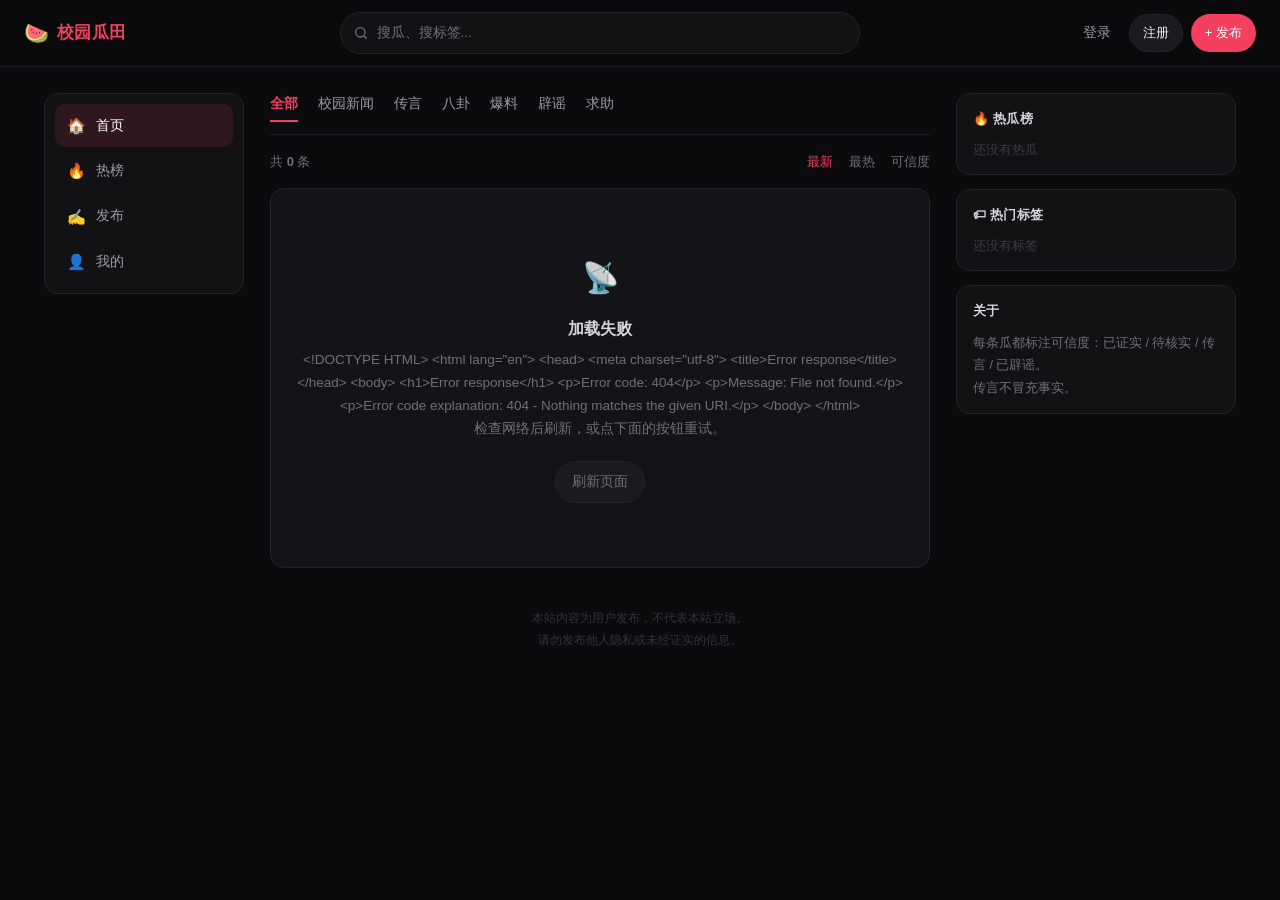
==== commit 8ba1d89f: "Add files via upload" ====
--- a/netlify-v2/public/index.html
+++ b/netlify-v2/public/index.html
@@ -506,6 +506,13 @@
 .avatar-link:hover .avatar{filter:brightness(1.15)}
 a.alias:hover{color:#fff}
 
+.side-logout{
+  display:block;width:100%;text-align:left;
+  padding:8px 10px;margin:0 0 6px;border-radius:9px;
+  font-size:13px;color:var(--dim);
+}
+.side-logout:hover{background:rgba(255,255,255,.05);color:var(--fg)}
+
 </style>
 </head>
 <body>
@@ -532,7 +539,7 @@
 
 <div class="layout">
 
-  <aside class="sidenav"><a class="side-user hidden" id="side-user" href="#/me"></a>
+  <aside class="sidenav"><a class="side-user hidden" id="side-user" href="#/me"></a><button class="side-logout hidden" id="side-logout">退出登录</button>
     <a href="#/" data-nav="feed"><span class="nav-ico">🏠</span>首页</a>
     <a href="#/hot" data-nav="hot"><span class="nav-ico">🔥</span>热榜</a>
     <a href="#/new" data-nav="new"><span class="nav-ico">✍️</span>发布</a>
@@ -741,7 +748,13 @@
     const text = await res.text();
     let data = null;
     if (text) { try { data = JSON.parse(text); } catch (e) { data = text; } }
-    if (!res.ok) throw new Error((data && data.message) || ('HTTP ' + res.status));
+    if (!res.ok) {
+      if (res.status === 401 && (path.indexOf('/user/') === 0 || path.indexOf('/msg/') === 0)) {
+        saveAccount(null);
+        toast('登录已过期，请重新登录');
+      }
+      throw new Error((data && data.message) || ('HTTP ' + res.status));
+    }
     return data;
   }
 
@@ -794,6 +807,9 @@
       if (regBtn) regBtn.classList.remove('hidden');
       if (side) side.classList.add('hidden');
     }
+
+    const outBtn = $('#side-logout');
+    if (outBtn) outBtn.classList.toggle('hidden', !isLoggedIn());
   }
 
   /* ================= 本地身份 ================= */
@@ -1004,6 +1020,12 @@
 
 
 
+  const sideOut = $('#side-logout');
+  if (sideOut) sideOut.addEventListener('click', () => {
+    signOut();
+    toast('已退出登录');
+    location.hash = '#/';
+  });
   const btnLogin = $('#btn-login');
   if (btnLogin) btnLogin.addEventListener('click', () => openAuth('login'));
   const btnRegister = $('#btn-register');
@@ -1340,10 +1362,21 @@
   /* ================= 个人空间 ================= */
   async function viewUser(username) {
     app.innerHTML = '<div class="loading">加载中…</div>';
+    const selfView = isLoggedIn() && account.username === username;
     let p;
     try {
-      p = await apiRaw('/user/get', { method: 'POST', body: JSON.stringify({ username: username }) });
+      p = selfView
+        ? await apiRaw('/user/me', { method: 'POST', body: '{}' })
+        : await apiRaw('/user/get', { method: 'POST', body: JSON.stringify({ username: username }) });
     } catch (e) {
+      if (!isLoggedIn()) {
+        app.innerHTML = '<h1 class="page-title">我的</h1>' +
+          empty('👤', '登录已失效', '请重新登录（改了后台口令后，旧的登录状态会全部作废）',
+            '<button class="btn btn-primary" id="relogin">重新登录</button>');
+        const b = $('#relogin');
+        if (b) b.addEventListener('click', () => openAuth('login'));
+        return;
+      }
       app.innerHTML = empty('👤', '找不到这个用户', esc(e.message), '<a class="btn" href="#/">回首页</a>');
       return;
     }
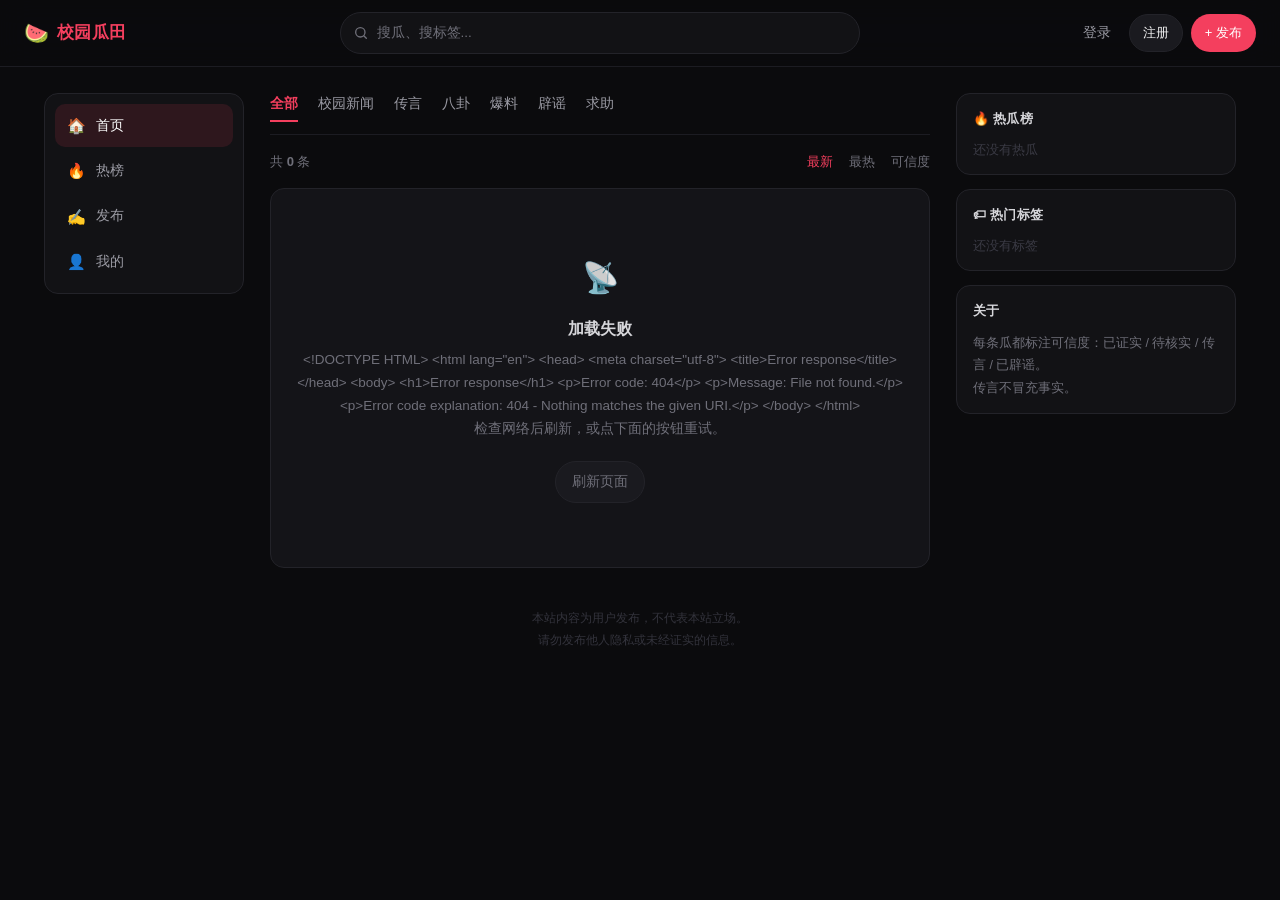
==== commit 500bb9d3: "Add files via upload" ====
--- a/netlify-v2/public/index.html
+++ b/netlify-v2/public/index.html
@@ -1063,7 +1063,7 @@
     $('#r-ok').addEventListener('click', async () => {
       closeModal();
       try {
-        await rest('reports', {
+        await apiRaw('/report/create', {
           method: 'POST',
           body: JSON.stringify({ target_type: type, target_id: id, reason: reason })
         });
@@ -1167,10 +1167,9 @@
       const btn = $('#c-send');
       btn.disabled = true; btn.textContent = '发送中…';
       try {
-        await rest('comments', {
+        await apiRaw('/comment/create', {
           method: 'POST',
-          headers: { Prefer: 'return=representation' },
-          body: JSON.stringify({ post_id: p.id, parent_id: null, content: val, author_alias: nick() || alias() })
+          body: JSON.stringify({ post_id: p.id, content: val, author_alias: nick() || alias() })
         });
         el.value = '';
         toast('评论已发布');
@@ -1288,11 +1287,11 @@
       if (isLoggedIn() && S.hasAuthorId) payload.author_id = account.id;
 
       try {
-        const rows = await rest('posts', {
+        const one = await apiRaw('/post/create', {
           method: 'POST',
-          headers: { Prefer: 'return=representation' },
           body: JSON.stringify(payload)
         });
+        const rows = [one];
         if (rows && rows[0]) addMyId(rows[0].id);
         S.loaded = false;
         toast('发布成功');
@@ -1662,7 +1661,7 @@
           school: d.school, tags: d.tags || [], images: [], author_alias: newAlias(),
           status: 'published', created_at: new Date(Date.now() - d.hours * 3600000).toISOString()
         };
-        await rest('posts', { method: 'POST', body: JSON.stringify(payload) });
+        await apiRaw('/post/create', { method: 'POST', body: JSON.stringify(payload) });
       }
       await loadPosts(true);
       paintFeed();
@@ -1680,30 +1679,24 @@
     if (!id) return;
     if (localStorage.getItem(melonKey(id))) return toast('你已经吃过这个瓜了');
 
+    btn.disabled = true;
     try {
-      const rows = await rest('reactions', {
+      const r = await apiRaw('/melon', {
         method: 'POST',
-        headers: { Prefer: 'return=representation,resolution=ignore-duplicates' },
-        body: JSON.stringify({ post_id: id, device_id: deviceId(), kind: 'melon' })
+        body: JSON.stringify({ post_id: id, device_id: deviceId() })
       });
-      if (!rows || !rows.length) { localStorage.setItem(melonKey(id), '1'); return toast('已经吃过了'); }
-    } catch (e) { return toast('操作失败：' + e.message); }
-
-    try {
-      await rest('rpc/add_melon', { method: 'POST', body: JSON.stringify({ p_post_id: id }) });
+      localStorage.setItem(melonKey(id), '1');
+      const span = btn.querySelector('[data-melon]');
+      if (span) span.textContent = r.melon;
+      btn.classList.add('on', 'pop');
+      setTimeout(() => btn.classList.remove('pop'), 360);
+      if (!r.counted) toast('你之前吃过这个瓜了');
     } catch (e) {
-      localStorage.removeItem(melonKey(id));
-      toast('点赞失败：' + e.message);
-      return;
-    }
-    localStorage.setItem(melonKey(id), '1');
-
-    const span = btn.querySelector('[data-melon]');
-    if (span) span.textContent = (parseInt(span.textContent, 10) || 0) + 1;
-    btn.classList.add('on', 'pop');
-    setTimeout(() => btn.classList.remove('pop'), 360);
-  }
-
+      toast(e.message);
+    } finally {
+      btn.disabled = false;
+    }
+  }
   /* ================= 事件 ================= */
   document.addEventListener('click', async e => {
     const admHide = e.target.closest('[data-adm-hide]');
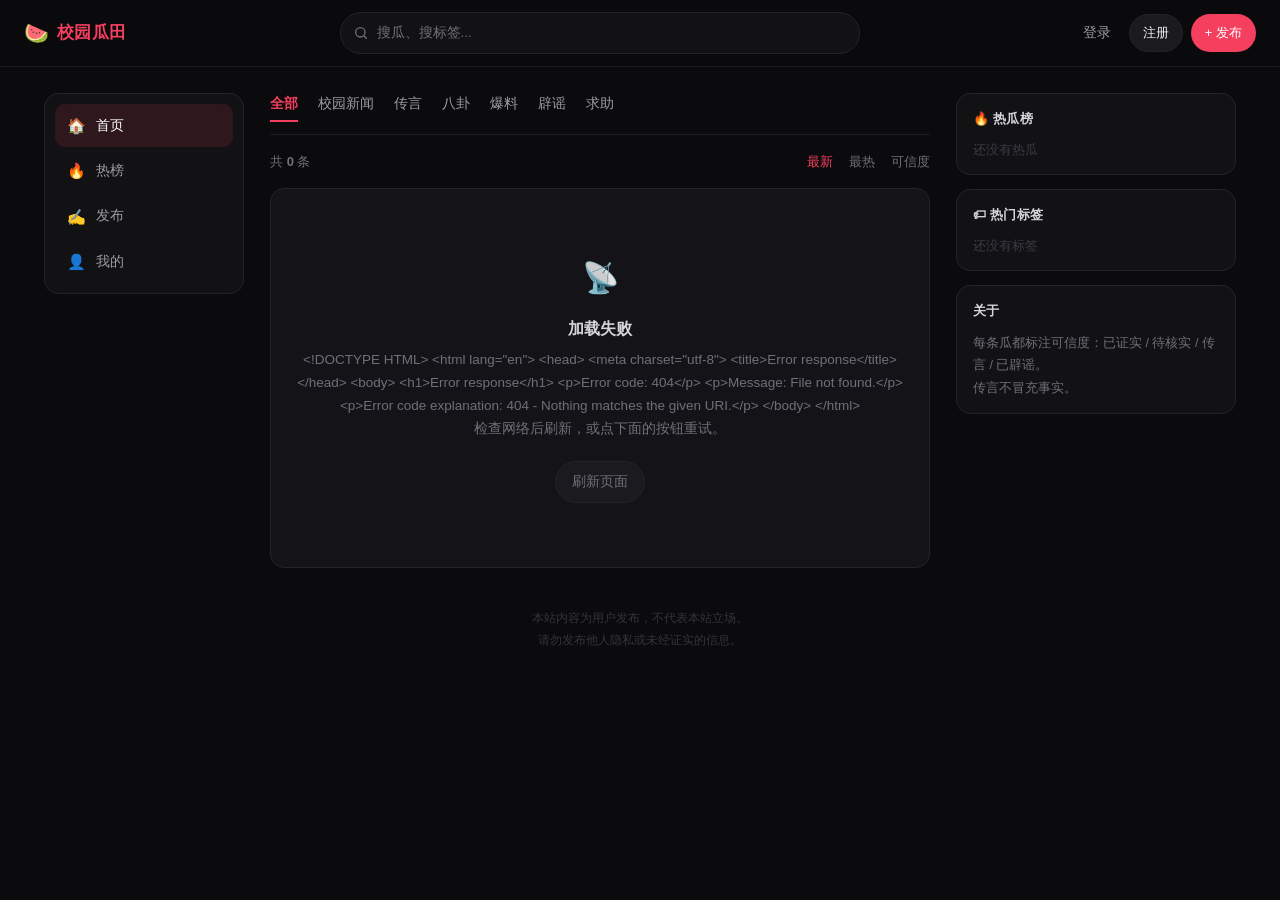
==== commit 27489b9d: "Add files via upload" ====
--- a/netlify-v2/public/index.html
+++ b/netlify-v2/public/index.html
@@ -512,6 +512,20 @@
   font-size:13px;color:var(--dim);
 }
 .side-logout:hover{background:rgba(255,255,255,.05);color:var(--fg)}
+
+/* ---------------- 图片 ---------------- */
+.card-imgs{display:flex;gap:6px;margin-top:10px}
+.card-imgs img{width:82px;height:82px;object-fit:cover;border-radius:8px;border:1px solid var(--border)}
+.detail-imgs{margin-top:14px;display:flex;flex-direction:column;gap:10px}
+.detail-imgs img{width:100%;max-height:440px;object-fit:contain;border-radius:10px;border:1px solid var(--border);background:#000}
+.img-previews{display:flex;gap:8px;flex-wrap:wrap;margin-top:10px}
+.img-preview{position:relative;width:86px;height:86px;border-radius:8px;overflow:hidden;border:1px solid var(--border)}
+.img-preview img{width:100%;height:100%;object-fit:cover;display:block}
+.img-del{position:absolute;top:2px;right:2px;width:20px;height:20px;border-radius:50%;background:rgba(0,0,0,.65);color:#fff;font-size:13px;line-height:1;display:grid;place-items:center}
+.comment-acts{display:flex;gap:6px;margin-top:6px}
+.mini{font-size:11.5px;color:var(--dim);padding:2px 7px;border-radius:5px}
+.mini:hover{background:rgba(255,255,255,.07);color:var(--fg)}
+.reply-bar{font-size:12.5px;color:var(--muted);background:var(--bg-soft);border:1px solid var(--border);border-radius:8px;padding:7px 10px;margin-bottom:8px}
 
 </style>
 </head>
@@ -631,6 +645,28 @@
     .replace(/&/g,'&amp;').replace(/</g,'&lt;').replace(/>/g,'&gt;')
     .replace(/"/g,'&quot;').replace(/'/g,'&#39;');
 
+  function readImage(file) {
+    return new Promise((resolve, reject) => {
+      const img = new Image();
+      const url = URL.createObjectURL(file);
+      img.onload = () => {
+        const max = 900;
+        let w = img.width, h = img.height;
+        if (w > max || h > max) {
+          const k = Math.min(max / w, max / h);
+          w = Math.round(w * k); h = Math.round(h * k);
+        }
+        const cv = document.createElement('canvas');
+        cv.width = w; cv.height = h;
+        cv.getContext('2d').drawImage(img, 0, 0, w, h);
+        URL.revokeObjectURL(url);
+        resolve(cv.toDataURL('image/jpeg', 0.7));
+      };
+      img.onerror = () => { URL.revokeObjectURL(url); reject(new Error('decode failed')); };
+      img.src = url;
+    });
+  }
+
   function relTime(iso) {
     const d = Date.now() - new Date(iso).getTime();
     if (d < 0) return '刚刚';
@@ -736,6 +772,7 @@
     try {
       const h = { 'Content-Type': 'application/json' };
       if (account && account.token) h.Authorization = 'Bearer ' + account.token;
+      if (staff && staff.token) h['x-staff'] = staff.token;
       res = await fetch(SB + path, {
         method: o.method || 'GET',
         headers: h,
@@ -775,6 +812,21 @@
     saveAccount({ id: r.id, username: r.username, token: r.token });
     return r;
   }
+
+  /* 保安 / 管理员身份 */
+  let staff = null;
+  try { staff = JSON.parse(localStorage.getItem('gua:staff') || 'null'); } catch (e) { staff = null; }
+
+  function saveStaff(s) {
+    staff = s;
+    if (s) localStorage.setItem('gua:staff', JSON.stringify(s));
+    else localStorage.removeItem('gua:staff');
+    paintUserChip();
+  }
+  const isStaff = () => !!(staff && staff.token);
+  const canDeletePost = p => isStaff() || (isLoggedIn() && p.author_id && p.author_id === account.id);
+  const canDeleteComment = cm => isStaff() || (isLoggedIn() && cm.author_id && cm.author_id === account.id);
+  let replyParent = null;
 
   function signOut() { saveAccount(null); }
   function isLoggedIn() { return !!(account && account.id); }
@@ -911,12 +963,14 @@
       '</div>' +
       '<h2 class="card-title"><a href="#/p/' + esc(p.id) + '"><span' + strike + '>' + esc(p.title) + '</span></a></h2>' +
       '<p class="excerpt">' + esc(p.content) + '</p>' +
+      (p.images && p.images.length ? '<div class="card-imgs">' + p.images.slice(0, 3).map(function (src) { return '<img src="' + src + '" alt="" />'; }).join('') + '</div>' : '') +
       '<div class="card-tags"><span class="tag">' + esc(CAT_LABEL[p.category] || '其他') + '</span>' +
         (p.tags || []).slice(0, 3).map(t => '<span class="tag">#' + esc(t) + '</span>').join('') +
       '</div>' +
       '<div class="card-actions">' +
         '<button class="act' + (voted ? ' on' : '') + '" data-act="melon">🍉 <span data-melon>' + (p.melon || 0) + '</span></button>' +
         '<a class="act" href="#/p/' + esc(p.id) + '">💬 ' + n + '</a>' +
+        (canDeletePost(p) ? '<button class="act" data-act="del-post" data-id="' + esc(p.id) + '">删除</button>' : '') +
         '<button class="act" data-act="report" style="margin-left:auto">举报</button>' +
       '</div>' +
     '</article>';
@@ -955,71 +1009,88 @@
   });
   document.addEventListener('keydown', e => { if (e.key === 'Escape') closeModal(); });
 
-  /* ================= 登录 / 注册（用户名 + 密码） ================= */
+  /* ================= 登录 / 注册 / 保安 / 管理员 ================= */
   function openAuth(mode) {
     let tab = mode || 'login';
-    const body = () => `
-      <div class="auth-tabs">
-        <button class="auth-tab ${tab === 'login' ? 'on' : ''}" data-auth-tab="login">登录</button>
-        <button class="auth-tab ${tab === 'signup' ? 'on' : ''}" data-auth-tab="signup">注册</button>
-      </div>
-      <div id="auth-msg"></div>
-      <div class="auth-field">
-        <label>用户名</label>
-        <input class="input" id="a-user" maxlength="16" placeholder="2–16 个字，登录和发帖都用它" autocomplete="username" />
-      </div>
-      <div class="auth-field">
-        <label>密码</label>
-        <input class="input" id="a-pass" type="password" placeholder="${tab === 'signup' ? '至少 6 位' : '你的密码'}" autocomplete="${tab === 'signup' ? 'new-password' : 'current-password'}" />
-      </div>
-      <button class="btn btn-primary btn-block" id="a-submit" style="margin-top:6px">
-        ${tab === 'login' ? '登录' : '注册账号'}
-      </button>
-      <div class="auth-foot">
-        ${tab === 'login'
-          ? '还没有账号？点上面的「注册」。'
-          : '不用邮箱，注册完直接登录。'}
-      </div>`;
+
+    const TABS_AUTH = [
+      { id: 'login', label: '登录' },
+      { id: 'signup', label: '注册' },
+      { id: 'guard', label: '我是保安' },
+      { id: 'admin', label: '我是管理员' }
+    ];
+
+    const body = () => {
+      const staffTab = (tab === 'guard' || tab === 'admin');
+      return '<div class="auth-tabs">' +
+          TABS_AUTH.map(t => '<button class="auth-tab' + (tab === t.id ? ' on' : '') + '" data-auth-tab="' + t.id + '">' + t.label + '</button>').join('') +
+        '</div>' +
+        '<div id="auth-msg"></div>' +
+        (staffTab
+          ? '<div class="auth-field"><label>' + (tab === 'guard' ? '保安码' : '管理口令') + '</label>' +
+              '<input class="input" id="a-code" type="password" placeholder="' + (tab === 'guard' ? '输入保安码' : '输入管理口令') + '" autocomplete="off" /></div>' +
+            '<button class="btn btn-primary btn-block" id="a-submit">进入</button>' +
+            '<div class="auth-foot">' + (tab === 'guard' ? '保安可以删除任何帖子和评论' : '管理员拥有全部权限') + '</div>'
+          : '<div class="auth-field"><label>用户名</label>' +
+              '<input class="input" id="a-user" maxlength="16" placeholder="2–16 个字" autocomplete="username" /></div>' +
+            '<div class="auth-field"><label>密码</label>' +
+              '<input class="input" id="a-pass" type="password" placeholder="' + (tab === 'signup' ? '至少 6 位' : '你的密码') + '" /></div>' +
+            '<button class="btn btn-primary btn-block" id="a-submit">' + (tab === 'login' ? '登录' : '注册账号') + '</button>' +
+            '<div class="auth-foot">' + (tab === 'login' ? '没有账号？点上面的「注册」。' : '不用邮箱，注册完直接登录。') + '</div>');
+    };
 
     openModal(body());
 
     const submit = async () => {
-      const username = $('#a-user').value.trim();
-      const pass = $('#a-pass').value;
       const msg = $('#auth-msg');
       const fail = m => { msg.innerHTML = '<div class="auth-alert">' + esc(m) + '</div>'; };
-
-      if (username.length < 2) return fail('用户名至少 2 个字');
-      if (pass.length < 6) return fail('密码至少 6 位');
-
       const btn = $('#a-submit');
       btn.disabled = true;
       btn.textContent = '处理中…';
+
       try {
+        if (tab === 'guard' || tab === 'admin') {
+          const code = $('#a-code').value.trim();
+          if (!code) throw new Error('请输入' + (tab === 'guard' ? '保安码' : '管理口令'));
+          const r = await apiRaw('/staff/login', {
+            method: 'POST',
+            body: JSON.stringify({ kind: tab, code: code })
+          });
+          saveStaff({ kind: r.kind, token: r.token });
+          closeModal();
+          toast(r.kind === 'guard' ? '保安模式已开启' : '管理员模式已开启');
+          route();
+          return;
+        }
+
+        const username = $('#a-user').value.trim();
+        const pass = $('#a-pass').value;
+        if (username.length < 2) throw new Error('用户名至少 2 个字');
+        if (pass.length < 6) throw new Error('密码至少 6 位');
+
         if (tab === 'login') {
           await doLogin(username, pass);
           closeModal();
           toast('欢迎回来，' + nick());
-          route();
         } else {
           await doRegister(username, pass);
           closeModal();
           toast('注册成功，已登录');
-          route();
         }
+        route();
       } catch (e) {
         fail(e.message);
         btn.disabled = false;
-        btn.textContent = tab === 'login' ? '登录' : '注册账号';
+        btn.textContent = (tab === 'guard' || tab === 'admin') ? '进入' : (tab === 'login' ? '登录' : '注册账号');
       }
     };
 
     $('#a-submit').addEventListener('click', submit);
-    $('#a-pass').addEventListener('keydown', e => { if (e.key === 'Enter') submit(); });
-  }
-
-
-
+    const codeEl = $('#a-code');
+    if (codeEl) codeEl.addEventListener('keydown', e => { if (e.key === 'Enter') submit(); });
+    const passEl = $('#a-pass');
+    if (passEl) passEl.addEventListener('keydown', e => { if (e.key === 'Enter') submit(); });
+  }
   const sideOut = $('#side-logout');
   if (sideOut) sideOut.addEventListener('click', () => {
     signOut();
@@ -1137,6 +1208,7 @@
         '</div>' +
         '<h1>' + esc(p.title) + '</h1>' + debunk + warn +
         '<div class="detail-body">' + esc(p.content) + '</div>' +
+        (p.images && p.images.length ? '<div class="detail-imgs">' + p.images.map(function (src) { return '<img src="' + src + '" alt="" />'; }).join('') + '</div>' : '') +
         '<div class="card-tags" style="margin-top:16px">' +
           '<span class="tag">' + esc(CAT_LABEL[p.category] || '其他') + '</span>' +
           (p.school ? '<span class="tag">' + esc(p.school) + '</span>' : '') +
@@ -1144,12 +1216,14 @@
         '</div>' +
         '<div class="card-actions">' +
           '<button class="act' + (voted ? ' on' : '') + '" data-act="melon">🍉 <span data-melon>' + (p.melon || 0) + '</span></button>' +
+          (canDeletePost(p) ? '<button class="act" data-act="del-post" data-id="' + esc(p.id) + '">删除</button>' : '') +
           '<button class="act" data-act="report">举报</button>' +
         '</div>' +
       '</article>' +
       '<h3 class="section-title">评论 <span class="hint" id="c-count"></span></h3>' +
       '<div id="comments"><div class="loading">加载中…</div></div>' +
       '<div class="form comment-form">' +
+        '<div id="reply-bar" class="reply-bar hidden"></div>' +
         '<textarea class="input" id="c-input" rows="3" placeholder="说点什么…（' + esc(nick() || alias()) + '）"></textarea>' +
         '<div class="row spread" style="margin-top:10px">' +
           '<span class="hint">请勿人身攻击或泄露他人隐私</span>' +
@@ -1169,9 +1243,12 @@
       try {
         await apiRaw('/comment/create', {
           method: 'POST',
-          body: JSON.stringify({ post_id: p.id, content: val, author_alias: nick() || alias() })
+          body: JSON.stringify({ post_id: p.id, parent_id: replyParent ? replyParent.id : null, content: val, author_alias: nick() || alias() })
         });
         el.value = '';
+        replyParent = null;
+        const rb = $('#reply-bar');
+        if (rb) { rb.classList.add('hidden'); rb.innerHTML = ''; }
         toast('评论已发布');
         loadComments(p.id);
       } catch (e) { toast('发布失败：' + e.message); }
@@ -1199,11 +1276,19 @@
           '<div class="comment-head"><span class="alias">' + esc(c.author_alias) + '</span>' +
           '<span>·</span><span>' + relTime(c.created_at) + '</span></div>' +
           '<div class="comment-body">' + esc(c.content) + '</div>' +
+          '<div class="comment-acts">' +
+            '<button class="mini" data-act="reply" data-id="' + esc(c.id) + '" data-alias="' + esc(c.author_alias) + '">回复</button>' +
+            (canDeleteComment(c) ? '<button class="mini" data-act="del-comment" data-id="' + esc(c.id) + '">删除</button>' : '') +
+          '</div>' +
           (replies.length ? '<div class="replies">' + replies.map(r =>
             '<div class="comment">' + avatar(r.author_alias) +
             '<div class="comment-main"><div class="comment-head"><span class="alias">' + esc(r.author_alias) + '</span>' +
             '<span>·</span><span>' + relTime(r.created_at) + '</span></div>' +
-            '<div class="comment-body">' + esc(r.content) + '</div></div></div>').join('') + '</div>' : '') +
+            '<div class="comment-body">' + esc(r.content) + '</div>' +
+            '<div class="comment-acts">' +
+              '<button class="mini" data-act="reply" data-id="' + esc(c.id) + '" data-alias="' + esc(r.author_alias) + '">回复</button>' +
+              (canDeleteComment(r) ? '<button class="mini" data-act="del-comment" data-id="' + esc(r.id) + '">删除</button>' : '') +
+            '</div></div></div>').join('') + '</div>' : '') +
         '</div></div>';
     }).join('');
   }
@@ -1235,6 +1320,9 @@
           '<input class="input" id="f-title" maxlength="40" placeholder="一句话说清这条瓜" /></div>' +
         '<div class="field"><label>正文<span class="counter" id="c-body">0/1000</span></label>' +
           '<textarea class="input" id="f-body" maxlength="1000" placeholder="时间、地点、经过。不确定的地方请写明「听说」，不要编造细节。"></textarea></div>' +
+        '<div class="field"><label>图片 <span class="hint">最多 3 张，自动压缩</span></label>' +
+          '<input type="file" id="f-img" accept="image/*" multiple class="input" style="padding:9px" />' +
+          '<div id="f-imgs" class="img-previews"></div></div>' +
         '<div class="field"><label>显示名字</label>' +
           '<input class="input" id="f-alias" maxlength="20" value="' + esc(who) + '" /></div>' +
         '<div class="field"><label class="check"><input type="checkbox" id="f-promise" />' +
@@ -1261,6 +1349,32 @@
     $('#f-title').addEventListener('input', e => { $('#c-title').textContent = e.target.value.length + '/40'; });
     $('#f-body').addEventListener('input', e => { $('#c-body').textContent = e.target.value.length + '/1000'; });
 
+    const picked = [];
+    const renderPicked = () => {
+      const box = $('#f-imgs');
+      if (!box) return;
+      box.innerHTML = picked.map((src, i) =>
+        '<div class="img-preview"><img src="' + src + '" alt="" /><button class="img-del" data-idx="' + i + '">×</button></div>'
+      ).join('');
+      box.querySelectorAll('.img-del').forEach(b => {
+        b.addEventListener('click', () => {
+          picked.splice(parseInt(b.dataset.idx, 10), 1);
+          renderPicked();
+        });
+      });
+    };
+
+    const imgInput = $('#f-img');
+    if (imgInput) {
+      imgInput.addEventListener('change', async ev => {
+        const files = Array.from(ev.target.files || []).slice(0, 3 - picked.length);
+        for (const f of files) {
+          try { picked.push(await readImage(f)); } catch (e) { toast('这张图读不了'); }
+        }
+        ev.target.value = '';
+        renderPicked();
+      });
+    }
     $('#f-send').addEventListener('click', async () => {
       const err = $('#f-err');
       const show = m => { err.textContent = m; err.classList.add('show'); };
@@ -1281,7 +1395,7 @@
       const payload = {
         title: title, content: body,
         category: getCat(), credibility: getCred(),
-        school: school || null, tags: [], images: [],
+        school: school || null, tags: [], images: picked,
         author_alias: who, status: 'published'
       };
       if (isLoggedIn() && S.hasAuthorId) payload.author_id = account.id;
@@ -1760,6 +1874,50 @@
     const seedBtn = e.target.closest('[data-seed]');
     if (seedBtn) return seedDemo(seedBtn);
 
+    const delPostBtn = e.target.closest('[data-act="del-post"]');
+    if (delPostBtn) {
+      if (!confirm('删除这条帖子？删除后不可恢复。')) return;
+      try {
+        await apiRaw('/post/delete', { method: 'POST', body: JSON.stringify({ id: delPostBtn.dataset.id }) });
+        toast('已删除');
+        S.loaded = false;
+        if (location.hash.indexOf('/p/') > 0) location.hash = '#/';
+        else route();
+      } catch (err) { toast('删除失败：' + err.message); }
+      return;
+    }
+
+    const delCmBtn = e.target.closest('[data-act="del-comment"]');
+    if (delCmBtn) {
+      if (!confirm('删除这条评论？')) return;
+      try {
+        await apiRaw('/comment/delete', { method: 'POST', body: JSON.stringify({ id: delCmBtn.dataset.id }) });
+        toast('评论已删除');
+        route();
+      } catch (err) { toast('删除失败：' + err.message); }
+      return;
+    }
+
+    const replyBtn = e.target.closest('[data-act="reply"]');
+    if (replyBtn) {
+      replyParent = { id: replyBtn.dataset.id, alias: replyBtn.dataset.alias };
+      const bar = $('#reply-bar');
+      if (bar) {
+        bar.classList.remove('hidden');
+        bar.innerHTML = '回复 @' + esc(replyParent.alias) + ' <button class="mini" data-act="reply-cancel">取消</button>';
+      }
+      const ta = $('#c-input');
+      if (ta) ta.focus();
+      return;
+    }
+
+    const replyCancelBtn = e.target.closest('[data-act="reply-cancel"]');
+    if (replyCancelBtn) {
+      replyParent = null;
+      const bar = $('#reply-bar');
+      if (bar) { bar.classList.add('hidden'); bar.innerHTML = ''; }
+      return;
+    }
     const melonBtn = e.target.closest('[data-act="melon"]');
     if (melonBtn) return doMelon(melonBtn);
 
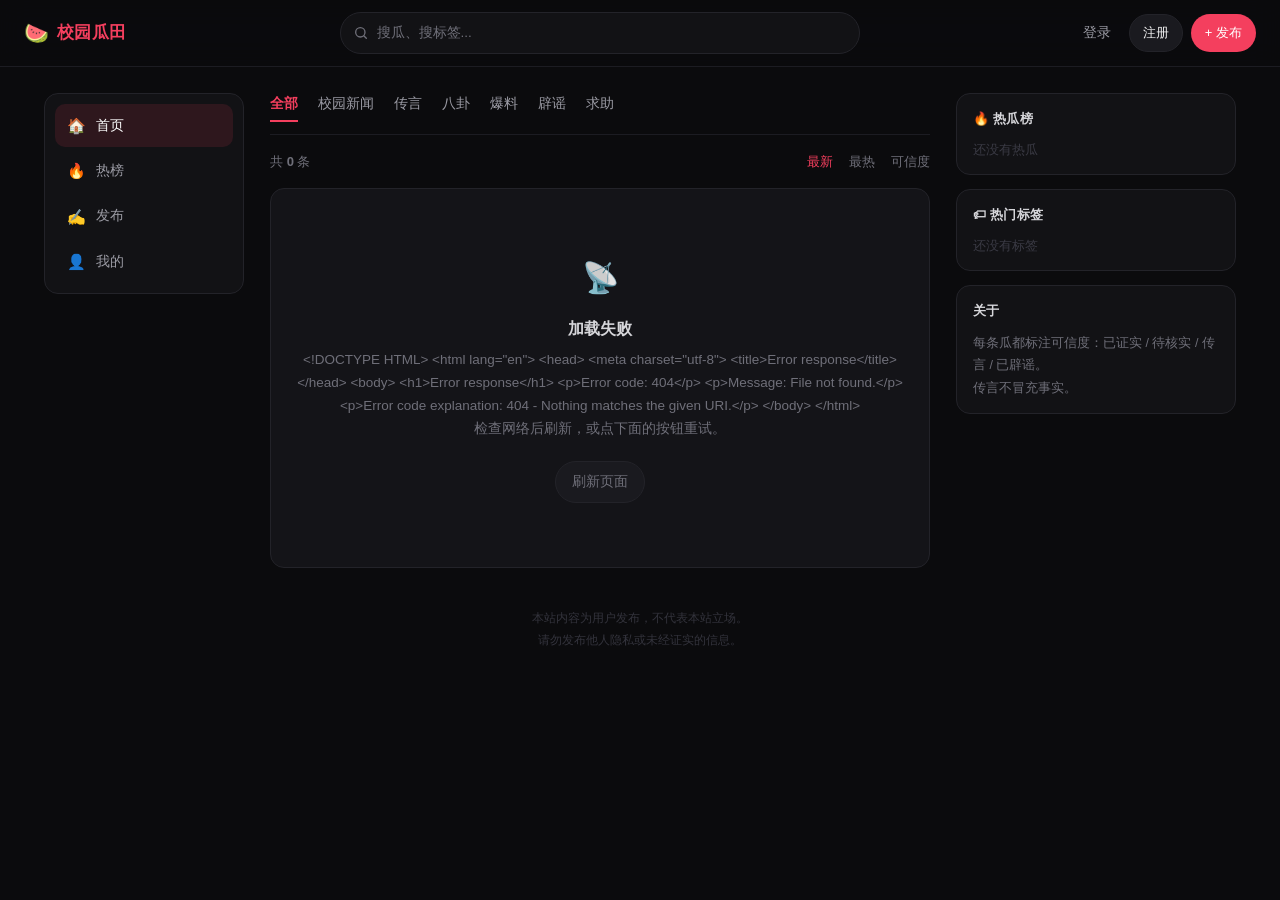
==== commit 2c7b8da4: "Add files via upload" ====
--- a/netlify-v2/public/index.html
+++ b/netlify-v2/public/index.html
@@ -1,4 +1,4 @@
-﻿<!DOCTYPE html>
+<!DOCTYPE html>
 <html lang="zh-CN">
 <head>
 <meta charset="utf-8" />
@@ -526,6 +526,26 @@
 .mini{font-size:11.5px;color:var(--dim);padding:2px 7px;border-radius:5px}
 .mini:hover{background:rgba(255,255,255,.07);color:var(--fg)}
 .reply-bar{font-size:12.5px;color:var(--muted);background:var(--bg-soft);border:1px solid var(--border);border-radius:8px;padding:7px 10px;margin-bottom:8px}
+
+/* ---------------- 等级 / 投票 / 后续 ---------------- */
+.lv{font-size:10.5px;padding:1px 7px;border-radius:5px;background:rgba(244,63,94,.14);color:#fda4af;border:1px solid rgba(244,63,94,.25);white-space:nowrap}
+.profile-lv{display:flex;align-items:center;justify-content:center;gap:10px;margin-top:12px;flex-wrap:wrap}
+.vote-bar{margin-top:12px;padding-top:10px;border-top:1px solid rgba(255,255,255,.05);display:flex;align-items:center;gap:8px;flex-wrap:wrap}
+.vote-q{font-size:12.5px;color:var(--dim)}
+.vote-btn{font-size:12.5px;padding:4px 12px;border-radius:999px;border:1px solid var(--border);color:var(--muted);transition:.15s}
+.vote-btn:hover{border-color:#3a3a46;color:var(--fg)}
+.vote-res{display:flex;gap:14px;align-items:baseline;font-size:12.5px;color:var(--fg-soft);flex:1;flex-wrap:wrap}
+.vote-res em{font-style:normal;color:var(--faint);font-size:11.5px}
+.vote-track{display:flex;width:100%;height:6px;border-radius:3px;overflow:hidden;background:rgba(255,255,255,.06)}
+.vote-track i{display:block;height:100%}
+.timeline-box{margin-top:22px}
+.timeline{display:flex;flex-direction:column;gap:0;border-left:2px solid rgba(255,255,255,.08);padding-left:14px;margin:8px 0 12px}
+.tl-item{position:relative;padding:0 0 14px}
+.tl-item:before{content:'';position:absolute;left:-19px;top:5px;width:7px;height:7px;border-radius:50%;background:var(--red)}
+.tl-time{font-size:11.5px;color:var(--faint)}
+.tl-item p{font-size:13.5px;color:var(--fg-soft);line-height:1.7;margin-top:2px}
+.update-add{display:flex;gap:8px}
+.update-add .input{flex:1}
 
 </style>
 </head>
@@ -687,6 +707,45 @@
     for (let i = 0; i < String(str).length; i++) h = (h * 31 + String(str).charCodeAt(i)) % 360;
     return h;
   }
+  const LEVELS = [
+    { min: 0, name: '吃瓜群众' },
+    { min: 50, name: '瓜田常客' },
+    { min: 200, name: '资深瓜农' },
+    { min: 500, name: '瓜田守护者' }
+  ];
+
+  function levelOf(exp) {
+    let idx = 0;
+    for (let k = 0; k < LEVELS.length; k++) if ((exp || 0) >= LEVELS[k].min) idx = k;
+    return { name: LEVELS[idx].name, idx: idx, next: LEVELS[idx + 1] ? LEVELS[idx + 1].min : null };
+  }
+
+  function voteBar(p) {
+    const b = p.vote_believe || 0, d = p.vote_doubt || 0, u = p.vote_unsure || 0;
+    const total = b + d + u;
+    const mine = localStorage.getItem('gua:vote:' + p.id);
+
+    if (!total) {
+      return '<div class="vote-bar">' +
+        '<span class="vote-q">你信吗</span>' +
+        '<button class="vote-btn" data-vote="believe" data-id="' + esc(p.id) + '">信</button>' +
+        '<button class="vote-btn" data-vote="doubt" data-id="' + esc(p.id) + '">不信</button>' +
+        '<button class="vote-btn" data-vote="unsure" data-id="' + esc(p.id) + '">观望</button>' +
+      '</div>';
+    }
+
+    const pct = n => total ? Math.round(n * 100 / total) : 0;
+    return '<div class="vote-bar">' +
+      '<div class="vote-res"><span>信 ' + pct(b) + '%</span><span>不信 ' + pct(d) + '%</span><span>观望 ' + pct(u) + '%</span>' +
+        '<em>' + total + ' 人已表态' + (mine ? ' · 你选了' + ({ believe: '信', doubt: '不信', unsure: '观望' }[mine] || '') : '') + '</em></div>' +
+      '<div class="vote-track">' +
+        '<i style="width:' + pct(b) + '%;background:#10b981"></i>' +
+        '<i style="width:' + pct(d) + '%;background:#f43f5e"></i>' +
+        '<i style="width:' + pct(u) + '%;background:#6b7280"></i>' +
+      '</div>' +
+    '</div>';
+  }
+
   const avatar = name =>
     '<span class="avatar" style="--h:' + hue(name || '') + '">' + esc((name || '瓜').trim().charAt(0)) + '</span>';
 
@@ -956,6 +1015,7 @@
       '<div class="card-head"><a class="avatar-link" href="#/u/' + encodeURIComponent(p.author_alias) + '">' + avatar(p.author_alias) + '</a>' +
         '<div class="card-meta">' +
           '<a class="alias" href="#/u/' + encodeURIComponent(p.author_alias) + '">' + esc(p.author_alias) + '</a>' +
+          ((p.author_exp || 0) >= 50 ? '<span class="lv">' + levelOf(p.author_exp).name + '</span>' : '') +
           '<span>·</span><span>' + relTime(p.created_at) + '</span>' +
           (p.school ? '<span>·</span><span>' + esc(p.school) + '</span>' : '') +
         '</div>' +
@@ -967,6 +1027,7 @@
       '<div class="card-tags"><span class="tag">' + esc(CAT_LABEL[p.category] || '其他') + '</span>' +
         (p.tags || []).slice(0, 3).map(t => '<span class="tag">#' + esc(t) + '</span>').join('') +
       '</div>' +
+      voteBar(p) +
       '<div class="card-actions">' +
         '<button class="act' + (voted ? ' on' : '') + '" data-act="melon">🍉 <span data-melon>' + (p.melon || 0) + '</span></button>' +
         '<a class="act" href="#/p/' + esc(p.id) + '">💬 ' + n + '</a>' +
@@ -1214,12 +1275,29 @@
           (p.school ? '<span class="tag">' + esc(p.school) + '</span>' : '') +
           (p.tags || []).map(t => '<span class="tag">#' + esc(t) + '</span>').join('') +
         '</div>' +
-        '<div class="card-actions">' +
+        voteBar(p) +
+      '<div class="card-actions">' +
           '<button class="act' + (voted ? ' on' : '') + '" data-act="melon">🍉 <span data-melon>' + (p.melon || 0) + '</span></button>' +
           (canDeletePost(p) ? '<button class="act" data-act="del-post" data-id="' + esc(p.id) + '">删除</button>' : '') +
+          ((p.credibility === 'rumor' || p.credibility === 'unverified') ? '<button class="act" data-act="evidence" data-id="' + esc(p.id) + '">求锤 ' + (p.evidence_count || 0) + '</button>' : '') +
           '<button class="act" data-act="report">举报</button>' +
         '</div>' +
+        voteBar(p) +
       '</article>' +
+      '<div class="timeline-box">' +
+        '<h3 class="section-title">后续' +
+          ((p.updates && p.updates.length) ? ' <span class="hint">' + p.updates.length + ' 条</span>' : '') +
+        '</h3>' +
+        ((p.updates && p.updates.length)
+          ? '<div class="timeline">' + p.updates.map(function (u) {
+              return '<div class="tl-item"><span class="tl-time">' + esc(u.at || '') + (u.a ? ' · ' + esc(u.a) : '') + '</span><p>' + esc(u.t || '') + '</p></div>';
+            }).join('') + '</div>'
+          : '<div class="hint">还没有后续。知道内情的，补一句。</div>') +
+        '<div class="update-add">' +
+          '<input class="input" id="u-input" maxlength="300" placeholder="补充后续：时间、地点、结果" />' +
+          '<button class="btn btn-sm" id="u-send">补充</button>' +
+        '</div>' +
+      '</div>' +
       '<h3 class="section-title">评论 <span class="hint" id="c-count"></span></h3>' +
       '<div id="comments"><div class="loading">加载中…</div></div>' +
       '<div class="form comment-form">' +
@@ -1232,6 +1310,17 @@
       '</div>';
 
     loadComments(p.id);
+
+    const uSend = $('#u-send');
+    if (uSend) uSend.addEventListener('click', async () => {
+      const v = $('#u-input').value.trim();
+      if (v.length < 2) return toast('至少写 2 个字');
+      try {
+        await apiRaw('/update/add', { method: 'POST', body: JSON.stringify({ post_id: p.id, content: v }) });
+        toast('已补充');
+        viewDetail(p.id);
+      } catch (e) { toast(e.message); }
+    });
 
     $('#c-send').addEventListener('click', async () => {
       const el = $('#c-input');
@@ -1251,6 +1340,17 @@
         if (rb) { rb.classList.add('hidden'); rb.innerHTML = ''; }
         toast('评论已发布');
         loadComments(p.id);
+
+    const uSend = $('#u-send');
+    if (uSend) uSend.addEventListener('click', async () => {
+      const v = $('#u-input').value.trim();
+      if (v.length < 2) return toast('至少写 2 个字');
+      try {
+        await apiRaw('/update/add', { method: 'POST', body: JSON.stringify({ post_id: p.id, content: v }) });
+        toast('已补充');
+        viewDetail(p.id);
+      } catch (e) { toast(e.message); }
+    });
       } catch (e) { toast('发布失败：' + e.message); }
       finally { btn.disabled = false; btn.textContent = '发表评论'; }
     });
@@ -1495,6 +1595,9 @@
     }
 
     const isMe = isLoggedIn() && account.id === p.id;
+    const lv = levelOf(p.exp);
+    const todayStr = new Date().toISOString().slice(0, 10);
+    const checkedToday = String(p.last_checkin || '').slice(0, 10) === todayStr;
     const days = Math.max(1, Math.floor((Date.now() - new Date(p.created_at).getTime()) / 86400000) + 1);
     let posts = [];
     try {
@@ -1512,6 +1615,11 @@
         '<div class="profile-stats">' +
           '<div class="stat"><b>' + days + '</b><span>加入天数</span></div>' +
           '<div class="stat"><b>' + (p.postCount || 0) + '</b><span>帖子</span></div>' +
+        '</div>' +
+        '<div class="profile-lv">' +
+          '<span class="lv">' + lv.name + '</span>' +
+          '<span class="hint">经验 ' + (p.exp || 0) + (lv.next ? ' / ' + lv.next : '') + ' · 连签 ' + (p.streak || 0) + ' 天</span>' +
+          (isMe ? '<button class="btn btn-sm" id="p-checkin">' + (checkedToday ? '今天已签到' : '签到') + '</button>' : '') +
         '</div>' +
         '<div class="profile-actions">' +
           (isMe
@@ -1537,6 +1645,14 @@
     const dm = $('#p-dm');
     if (dm) dm.addEventListener('click', () => { location.hash = '#/messages/' + encodeURIComponent(p.username); });
 
+    const ck = $('#p-checkin');
+    if (ck) ck.addEventListener('click', async () => {
+      try {
+        const r = await apiRaw('/checkin', { method: 'POST', body: '{}' });
+        toast(r.already ? '今天已经签过了' : '签到成功，连签 ' + r.streak + ' 天');
+        viewUser(p.username);
+      } catch (e) { toast(e.message); }
+    });
     const out = $('#p-logout');
     if (out) out.addEventListener('click', () => {
       signOut();
@@ -1874,6 +1990,34 @@
     const seedBtn = e.target.closest('[data-seed]');
     if (seedBtn) return seedDemo(seedBtn);
 
+    const voteBtn = e.target.closest('[data-vote]');
+    if (voteBtn) {
+      const vid = voteBtn.dataset.id;
+      try {
+        const r = await apiRaw('/vote', {
+          method: 'POST',
+          body: JSON.stringify({ post_id: vid, choice: voteBtn.dataset.vote, device_id: deviceId() })
+        });
+        localStorage.setItem('gua:vote:' + vid, voteBtn.dataset.vote);
+        const bar = voteBtn.closest('.vote-bar');
+        if (bar) bar.outerHTML = voteBar({ id: vid, vote_believe: r.believe, vote_doubt: r.doubt, vote_unsure: r.unsure });
+        toast(r.counted ? '已记录' : '你已经投过了');
+      } catch (err) { toast(err.message); }
+      return;
+    }
+
+    const evBtn = e.target.closest('[data-act="evidence"]');
+    if (evBtn) {
+      try {
+        const r = await apiRaw('/evidence', {
+          method: 'POST',
+          body: JSON.stringify({ post_id: evBtn.dataset.id, device_id: deviceId() })
+        });
+        evBtn.textContent = '求锤 ' + (r.count || 0);
+        toast(r.counted ? '已顶上去' : '你已经顶过了');
+      } catch (err) { toast(err.message); }
+      return;
+    }
     const delPostBtn = e.target.closest('[data-act="del-post"]');
     if (delPostBtn) {
       if (!confirm('删除这条帖子？删除后不可恢复。')) return;
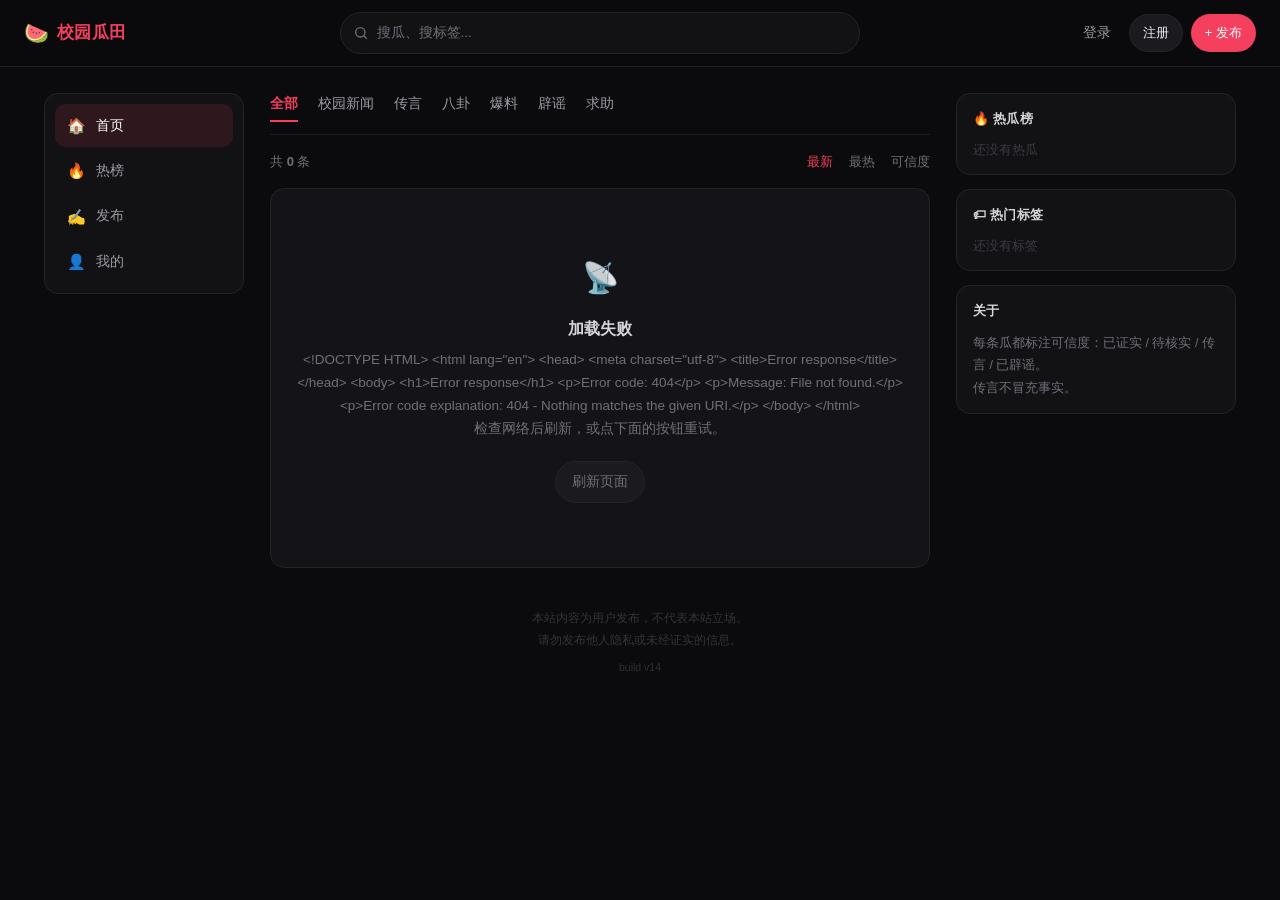
==== commit 68575057: "Add files via upload" ====
--- a/netlify-v2/public/index.html
+++ b/netlify-v2/public/index.html
@@ -547,6 +547,11 @@
 .update-add{display:flex;gap:8px}
 .update-add .input{flex:1}
 
+.staff-bar{display:flex;align-items:center;justify-content:space-between;gap:6px;margin:0 0 8px;padding:6px 10px;border-radius:8px;background:rgba(244,63,94,.12);border:1px solid rgba(244,63,94,.25);font-size:12px;color:#fda4af}
+.staff-exit{font-size:11.5px;padding:2px 8px;border-radius:6px;background:rgba(0,0,0,.3);color:#fff}
+
+.build-tag{display:block;margin-top:6px;font-size:10.5px;color:#2e2e36}
+
 </style>
 </head>
 <body>
@@ -573,7 +578,7 @@
 
 <div class="layout">
 
-  <aside class="sidenav"><a class="side-user hidden" id="side-user" href="#/me"></a><button class="side-logout hidden" id="side-logout">退出登录</button>
+  <aside class="sidenav"><a class="side-user hidden" id="side-user" href="#/me"></a><button class="side-logout hidden" id="side-logout">退出登录</button><div class="staff-bar hidden" id="staff-bar"></div>
     <a href="#/" data-nav="feed"><span class="nav-ico">🏠</span>首页</a>
     <a href="#/hot" data-nav="hot"><span class="nav-ico">🔥</span>热榜</a>
     <a href="#/new" data-nav="new"><span class="nav-ico">✍️</span>发布</a>
@@ -620,1523 +625,1542 @@
 <footer class="site-foot">
   本站内容为用户发布，不代表本站立场。<br>
   请勿发布他人隐私或未经证实的信息。
+<span class="build-tag">build v14</span>
 </footer>
 
 <script>
-/* =====================================================================
-   校园瓜田 · 前端
-   纯静态，无构建，直连 Supabase（REST + Auth）
-   ===================================================================== */
-(function () {
-  'use strict';
-
-  /* ================= 配置 ================= */
-  const SB   = '/api';   // 走同域代理，由 Netlify 函数转发到 Supabase
-  const KEY  = 'sb_publishable_Eu-_IB5Uigc8BZrl6DZb5w_zwPvkjm3';
-
-  const CATEGORIES = [
-    { id: '',       label: '全部' },
-    { id: 'news',   label: '校园新闻' },
-    { id: 'rumor',  label: '传言' },
-    { id: 'gossip', label: '八卦' },
-    { id: 'leak',   label: '爆料' },
-    { id: 'debunk', label: '辟谣' },
-    { id: 'help',   label: '求助' }
-  ];
-  const CAT_LABEL = { news:'校园新闻', rumor:'传言', gossip:'八卦', leak:'爆料', debunk:'辟谣', help:'求助' };
-  const CRED = {
-    confirmed:  { label:'已证实', cls:'ok' },
-    unverified: { label:'待核实', cls:'warn' },
-    rumor:      { label:'传言',   cls:'bad' },
-    debunked:   { label:'已辟谣', cls:'muted' }
-  };
-  const REASONS = [
-    { id:'privacy', label:'侵犯隐私' },
-    { id:'attack',  label:'人身攻击' },
-    { id:'rumor',   label:'造谣' },
-    { id:'other',   label:'其他' }
-  ];
-
-  /* ================= 小工具 ================= */
-  const $ = (s, r) => (r || document).querySelector(s);
-  const app = $('#app');
-
-  const esc = s => String(s == null ? '' : s)
-    .replace(/&/g,'&amp;').replace(/</g,'&lt;').replace(/>/g,'&gt;')
-    .replace(/"/g,'&quot;').replace(/'/g,'&#39;');
-
-  function readImage(file) {
-    return new Promise((resolve, reject) => {
-      const img = new Image();
-      const url = URL.createObjectURL(file);
-      img.onload = () => {
-        const max = 900;
-        let w = img.width, h = img.height;
-        if (w > max || h > max) {
-          const k = Math.min(max / w, max / h);
-          w = Math.round(w * k); h = Math.round(h * k);
-        }
-        const cv = document.createElement('canvas');
-        cv.width = w; cv.height = h;
-        cv.getContext('2d').drawImage(img, 0, 0, w, h);
-        URL.revokeObjectURL(url);
-        resolve(cv.toDataURL('image/jpeg', 0.7));
-      };
-      img.onerror = () => { URL.revokeObjectURL(url); reject(new Error('decode failed')); };
-      img.src = url;
-    });
-  }
-
-  function relTime(iso) {
-    const d = Date.now() - new Date(iso).getTime();
-    if (d < 0) return '刚刚';
-    const m = Math.floor(d / 60000);
-    if (m < 1) return '刚刚';
-    if (m < 60) return m + ' 分钟前';
-    const h = Math.floor(m / 60);
-    if (h < 24) return h + ' 小时前';
-    const day = Math.floor(h / 24);
-    if (day === 1) return '昨天';
-    if (day < 30) return day + ' 天前';
-    const t = new Date(iso);
-    return (t.getMonth() + 1) + ' 月 ' + t.getDate() + ' 日';
-  }
-
-  function hue(str) {
-    let h = 0;
-    for (let i = 0; i < String(str).length; i++) h = (h * 31 + String(str).charCodeAt(i)) % 360;
-    return h;
-  }
-  const LEVELS = [
-    { min: 0, name: '吃瓜群众' },
-    { min: 50, name: '瓜田常客' },
-    { min: 200, name: '资深瓜农' },
-    { min: 500, name: '瓜田守护者' }
-  ];
-
-  function levelOf(exp) {
-    let idx = 0;
-    for (let k = 0; k < LEVELS.length; k++) if ((exp || 0) >= LEVELS[k].min) idx = k;
-    return { name: LEVELS[idx].name, idx: idx, next: LEVELS[idx + 1] ? LEVELS[idx + 1].min : null };
-  }
-
-  function voteBar(p) {
-    const b = p.vote_believe || 0, d = p.vote_doubt || 0, u = p.vote_unsure || 0;
-    const total = b + d + u;
-    const mine = localStorage.getItem('gua:vote:' + p.id);
-
-    if (!total) {
-      return '<div class="vote-bar">' +
-        '<span class="vote-q">你信吗</span>' +
-        '<button class="vote-btn" data-vote="believe" data-id="' + esc(p.id) + '">信</button>' +
-        '<button class="vote-btn" data-vote="doubt" data-id="' + esc(p.id) + '">不信</button>' +
-        '<button class="vote-btn" data-vote="unsure" data-id="' + esc(p.id) + '">观望</button>' +
-      '</div>';
-    }
-
-    const pct = n => total ? Math.round(n * 100 / total) : 0;
-    return '<div class="vote-bar">' +
-      '<div class="vote-res"><span>信 ' + pct(b) + '%</span><span>不信 ' + pct(d) + '%</span><span>观望 ' + pct(u) + '%</span>' +
-        '<em>' + total + ' 人已表态' + (mine ? ' · 你选了' + ({ believe: '信', doubt: '不信', unsure: '观望' }[mine] || '') : '') + '</em></div>' +
-      '<div class="vote-track">' +
-        '<i style="width:' + pct(b) + '%;background:#10b981"></i>' +
-        '<i style="width:' + pct(d) + '%;background:#f43f5e"></i>' +
-        '<i style="width:' + pct(u) + '%;background:#6b7280"></i>' +
-      '</div>' +
-    '</div>';
-  }
-
-  const avatar = name =>
-    '<span class="avatar" style="--h:' + hue(name || '') + '">' + esc((name || '瓜').trim().charAt(0)) + '</span>';
-
-  const badge = c => {
-    const m = CRED[c] || CRED.unverified;
-    return '<span class="badge ' + m.cls + '">' + m.label + '</span>';
-  };
-
-  let toastTimer;
-  function toast(msg) {
-    const el = $('#toast');
-    el.textContent = msg;
-    el.classList.add('show');
-    clearTimeout(toastTimer);
-    toastTimer = setTimeout(() => el.classList.remove('show'), 2600);
-  }
-
-  /* ================= 网络错误 ================= */
-  let netDown = false;
-  function showNetBanner() {
-    if (netDown) return;
-    netDown = true;
-    const el = $('#net-banner');
-    el.className = 'net-banner';
-    el.innerHTML =
-      '⚠️ <b>数据接口连不上</b>（Failed to fetch）。<br>' +
-      '浏览器请求的是你自己的域名 <code>/api/...</code>，由 Netlify 转发给数据库。' +
-      '现在这个转发没生效，通常是 Netlify 函数没部署上。' +
-      '点这里测一下：<a href="' + SB + '/rest/v1/posts?select=id&limit=1" target="_blank" rel="noopener">' +
-      SB + '/rest/v1/posts?select=id</a><br>' +
-      '返回 <code>[]</code> 或 JSON = 正常；返回 404 或"Page not found" = 函数没部署，检查仓库里有没有 <code>netlify/functions/api.js</code>。';
-  }
-
-  /* ================= REST ================= */
-  async function rest(path, opts) {
-    const o = opts || {};
-    let res;
-    try {
-      res = await fetch(SB + '/rest/v1/' + path, {
-        method: o.method || 'GET',
-        headers: Object.assign({
-          apikey: KEY,
-          Authorization: 'Bearer ' + KEY,
-          'Content-Type': 'application/json'
-        }, o.headers || {}),
-        body: o.body
-      });
-    } catch (e) {
-      showNetBanner();
-      throw new Error('网络不可达');
-    }
-    const text = await res.text();
-    let data = null;
-    if (text) { try { data = JSON.parse(text); } catch (e) { data = text; } }
-    if (!res.ok) {
-      const msg = (data && (data.message || data.hint)) || (typeof data === 'string' ? data : 'HTTP ' + res.status);
-      throw new Error(msg);
-    }
-    return data;
-  }
-
-  /* ================= 账号（用户名 + 密码，不发邮件） ================= */
-  const UKEY = 'gua:user';
-  let account = null;   // { id, username }
-
-  function loadAccount() {
-    try {
-      const raw = localStorage.getItem(UKEY);
-      account = raw ? JSON.parse(raw) : null;
-    } catch (e) { account = null; }
-  }
-  function saveAccount(a) {
-    account = a;
-    if (a) localStorage.setItem(UKEY, JSON.stringify(a));
-    else localStorage.removeItem(UKEY);
-    paintUserChip();
-  }
-
-  /* 调 Netlify 函数上的自定义接口（/api/auth/...），不走 /rest/v1 */
-  async function apiRaw(path, opts) {
-    const o = opts || {};
-    let res;
-    try {
-      const h = { 'Content-Type': 'application/json' };
-      if (account && account.token) h.Authorization = 'Bearer ' + account.token;
-      if (staff && staff.token) h['x-staff'] = staff.token;
-      res = await fetch(SB + path, {
-        method: o.method || 'GET',
-        headers: h,
-        body: o.body
-      });
-    } catch (e) {
-      showNetBanner();
-      throw new Error('网络不可达');
-    }
-    const text = await res.text();
-    let data = null;
-    if (text) { try { data = JSON.parse(text); } catch (e) { data = text; } }
-    if (!res.ok) {
-      if (res.status === 401 && (path.indexOf('/user/') === 0 || path.indexOf('/msg/') === 0)) {
-        saveAccount(null);
-        toast('登录已过期，请重新登录');
-      }
-      throw new Error((data && data.message) || ('HTTP ' + res.status));
-    }
-    return data;
-  }
-
-  async function doRegister(username, password) {
-    const r = await apiRaw('/auth/register', {
-      method: 'POST',
-      body: JSON.stringify({ username: username, password: password })
-    });
-    saveAccount({ id: r.id, username: r.username, token: r.token });
-    return r;
-  }
-
-  async function doLogin(username, password) {
-    const r = await apiRaw('/auth/login', {
-      method: 'POST',
-      body: JSON.stringify({ username: username, password: password })
-    });
-    saveAccount({ id: r.id, username: r.username, token: r.token });
-    return r;
-  }
-
-  /* 保安 / 管理员身份 */
-  let staff = null;
-  try { staff = JSON.parse(localStorage.getItem('gua:staff') || 'null'); } catch (e) { staff = null; }
-
-  function saveStaff(s) {
-    staff = s;
-    if (s) localStorage.setItem('gua:staff', JSON.stringify(s));
-    else localStorage.removeItem('gua:staff');
-    paintUserChip();
-  }
-  const isStaff = () => !!(staff && staff.token);
-  const canDeletePost = p => isStaff() || (isLoggedIn() && p.author_id && p.author_id === account.id);
-  const canDeleteComment = cm => isStaff() || (isLoggedIn() && cm.author_id && cm.author_id === account.id);
-  let replyParent = null;
-
-  function signOut() { saveAccount(null); }
-  function isLoggedIn() { return !!(account && account.id); }
-  function nick() { return account ? account.username : null; }
-
-  function paintUserChip() {
-    const chip = $('#user-chip');
-    const loginBtn = $('#btn-login');
-    const regBtn = $('#btn-register');
-    const side = $('#side-user');
-
-    if (isLoggedIn()) {
-      const n = nick() || '我';
-      if (chip) {
-        chip.classList.remove('hidden');
-        chip.style.setProperty('--h', hue(n));
-        chip.textContent = n.charAt(0);
-        chip.title = n;
-      }
-      if (loginBtn) loginBtn.classList.add('hidden');
-      if (regBtn) regBtn.classList.add('hidden');
-      if (side) {
-        side.classList.remove('hidden');
-        side.innerHTML = '<span class="avatar" style="--h:' + hue(n) + '">' + esc(n.charAt(0)) + '</span>' +
-          '<span class="side-name">' + esc(n) + '</span>';
-      }
-    } else {
-      if (chip) chip.classList.add('hidden');
-      if (loginBtn) loginBtn.classList.remove('hidden');
-      if (regBtn) regBtn.classList.remove('hidden');
-      if (side) side.classList.add('hidden');
-    }
-
-    const outBtn = $('#side-logout');
-    if (outBtn) outBtn.classList.toggle('hidden', !isLoggedIn());
-  }
-
-  /* ================= 本地身份 ================= */
-  function deviceId() {
-    let v = localStorage.getItem('gua:device');
-    if (!v) {
-      v = (window.crypto && crypto.randomUUID) ? crypto.randomUUID()
-        : 'd-' + Date.now() + Math.random().toString(36).slice(2);
-      localStorage.setItem('gua:device', v);
-    }
-    return v;
-  }
-  const A1 = ['柠檬','三教','图书馆','南门','操场','夜宵','早八','期末','天台','五楼'];
-  const A2 = ['味的风','常客','守夜人','观察员','吃瓜群众','小分队','老同学','柠檬精'];
-  const newAlias = () => A1[Math.floor(Math.random() * A1.length)] + A2[Math.floor(Math.random() * A2.length)];
-  function alias() {
-    let v = localStorage.getItem('gua:alias');
-    if (!v) { v = newAlias(); localStorage.setItem('gua:alias', v); }
-    return v;
-  }
-  function myIds() {
-    try { return JSON.parse(localStorage.getItem('gua:mine') || '[]'); } catch (e) { return []; }
-  }
-  function addMyId(id) {
-    const m = myIds();
-    if (!m.includes(id)) { m.unshift(id); localStorage.setItem('gua:mine', JSON.stringify(m.slice(0, 300))); }
-  }
-  const melonKey = id => 'gua:melon:' + id;
-
-  /* ================= 状态 ================= */
-  const S = { posts: [], counts: {}, filter: '', sort: 'new', loaded: false, hasAuthorId: false };
-
-  async function probeAuthorId() {
-    try { await rest('posts?select=author_id&limit=1'); S.hasAuthorId = true; }
-    catch (e) { S.hasAuthorId = false; }
-  }
-
-  async function loadPosts(force) {
-    if (S.loaded && !force) return;
-    const rows = await rest('posts?select=*&status=eq.published&order=created_at.desc&limit=100');
-    S.posts = rows || [];
-    try {
-      const cs = await rest('comments?select=post_id&status=eq.visible&limit=1000');
-      const map = {};
-      (cs || []).forEach(c => { map[c.post_id] = (map[c.post_id] || 0) + 1; });
-      S.counts = map;
-    } catch (e) { S.counts = {}; }
-    S.loaded = true;
-    renderRail();
-  }
-
-  /* 右栏：热瓜榜 + 热门标签 */
-  function renderRail() {
-    const hot = $('#rail-hot');
-    if (hot) {
-      const top = S.posts.slice().sort((a, b) => (b.melon || 0) - (a.melon || 0)).slice(0, 5);
-      hot.innerHTML = top.length
-        ? top.map((p, i) =>
-            '<a class="rail-hot-item" href="#/p/' + esc(p.id) + '">' +
-              '<span class="rail-hot-no">' + (i + 1) + '</span>' +
-              '<span class="rail-hot-title">' + esc(p.title) + '</span>' +
-            '</a>').join('')
-        : '<div class="rail-empty">还没有热瓜</div>';
-    }
-    const tags = $('#rail-tags');
-    if (tags) {
-      const map = {};
-      S.posts.forEach(p => (p.tags || []).forEach(t => { map[t] = (map[t] || 0) + 1; }));
-      const list = Object.keys(map).sort((a, b) => map[b] - map[a]).slice(0, 12);
-      tags.innerHTML = list.length
-        ? list.map(t => '<a class="rail-tag" href="#/search" data-tag="' + esc(t) + '">#' + esc(t) + '</a>').join('')
-        : '<div class="rail-empty">还没有标签</div>';
-    }
-  }
-
-  const CRED_RANK = { confirmed: 0, unverified: 1, rumor: 2, debunked: 3 };
-
-  const filtered = () => {
-    let list = S.posts.slice();
-    if (S.filter) list = list.filter(p => p.category === S.filter);
-    if (S.sort === 'hot') list.sort((a, b) => (b.melon || 0) - (a.melon || 0));
-    if (S.sort === 'cred') list.sort((a, b) => (CRED_RANK[a.credibility] ?? 9) - (CRED_RANK[b.credibility] ?? 9));
-    return list;
-  };
-
-  /* ================= 组件 ================= */
-  function card(p) {
-    const n = S.counts[p.id] || 0;
-    const voted = !!localStorage.getItem(melonKey(p.id));
-    const strike = p.credibility === 'debunked' ? ' style="text-decoration:line-through;opacity:.55"' : '';
-    return '<article class="card" data-id="' + esc(p.id) + '">' +
-      '<div class="card-head"><a class="avatar-link" href="#/u/' + encodeURIComponent(p.author_alias) + '">' + avatar(p.author_alias) + '</a>' +
-        '<div class="card-meta">' +
-          '<a class="alias" href="#/u/' + encodeURIComponent(p.author_alias) + '">' + esc(p.author_alias) + '</a>' +
-          ((p.author_exp || 0) >= 50 ? '<span class="lv">' + levelOf(p.author_exp).name + '</span>' : '') +
-          '<span>·</span><span>' + relTime(p.created_at) + '</span>' +
-          (p.school ? '<span>·</span><span>' + esc(p.school) + '</span>' : '') +
-        '</div>' +
-        '<span style="margin-left:auto">' + badge(p.credibility) + '</span>' +
-      '</div>' +
-      '<h2 class="card-title"><a href="#/p/' + esc(p.id) + '"><span' + strike + '>' + esc(p.title) + '</span></a></h2>' +
-      '<p class="excerpt">' + esc(p.content) + '</p>' +
-      (p.images && p.images.length ? '<div class="card-imgs">' + p.images.slice(0, 3).map(function (src) { return '<img src="' + src + '" alt="" />'; }).join('') + '</div>' : '') +
-      '<div class="card-tags"><span class="tag">' + esc(CAT_LABEL[p.category] || '其他') + '</span>' +
-        (p.tags || []).slice(0, 3).map(t => '<span class="tag">#' + esc(t) + '</span>').join('') +
-      '</div>' +
-      voteBar(p) +
-      '<div class="card-actions">' +
-        '<button class="act' + (voted ? ' on' : '') + '" data-act="melon">🍉 <span data-melon>' + (p.melon || 0) + '</span></button>' +
-        '<a class="act" href="#/p/' + esc(p.id) + '">💬 ' + n + '</a>' +
-        (canDeletePost(p) ? '<button class="act" data-act="del-post" data-id="' + esc(p.id) + '">删除</button>' : '') +
-        '<button class="act" data-act="report" style="margin-left:auto">举报</button>' +
-      '</div>' +
-    '</article>';
-  }
-
-  const empty = (icon, title, desc, actions) =>
-    '<div class="empty"><div class="empty-icon">' + icon + '</div>' +
-    '<h3>' + esc(title) + '</h3><p>' + desc + '</p>' +
-    (actions ? '<div class="empty-actions">' + actions + '</div>' : '') + '</div>';
-
-  const chipRow = () => '<div class="chips">' + CATEGORIES.map(c =>
-    '<button class="chip' + (S.filter === c.id ? ' on' : '') + '" data-cat="' + c.id + '">' + c.label + '</button>'
-  ).join('') + '</div>';
-
-  const sortRow = () =>
-    '<div class="sort-row">' +
-      '<span class="hint">共 <b id="feed-count">' + S.posts.length + '</b> 条</span>' +
-      '<div class="sort-group">' +
-        '<button class="sort-btn' + (S.sort === 'new' ? ' on' : '') + '" data-sort="new">最新</button>' +
-        '<button class="sort-btn' + (S.sort === 'hot' ? ' on' : '') + '" data-sort="hot">最热</button>' +
-        '<button class="sort-btn' + (S.sort === 'cred' ? ' on' : '') + '" data-sort="cred">可信度</button>' +
-      '</div>' +
-    '</div>';
-
-  /* ================= 弹窗 ================= */
-  function openModal(html) {
-    $('#modal-card').innerHTML = html;
-    $('#modal').classList.remove('hidden');
-  }
-  function closeModal() { $('#modal').classList.add('hidden'); }
-
-  $('#modal').addEventListener('click', e => { if (e.target.id === 'modal') closeModal(); });
-  $('#modal-card').addEventListener('click', e => {
-    const t = e.target.closest('[data-auth-tab]');
-    if (t) openAuth(t.dataset.authTab);
-  });
-  document.addEventListener('keydown', e => { if (e.key === 'Escape') closeModal(); });
-
-  /* ================= 登录 / 注册 / 保安 / 管理员 ================= */
-  function openAuth(mode) {
-    let tab = mode || 'login';
-
-    const TABS_AUTH = [
-      { id: 'login', label: '登录' },
-      { id: 'signup', label: '注册' },
-      { id: 'guard', label: '我是保安' },
-      { id: 'admin', label: '我是管理员' }
-    ];
-
-    const body = () => {
-      const staffTab = (tab === 'guard' || tab === 'admin');
-      return '<div class="auth-tabs">' +
-          TABS_AUTH.map(t => '<button class="auth-tab' + (tab === t.id ? ' on' : '') + '" data-auth-tab="' + t.id + '">' + t.label + '</button>').join('') +
-        '</div>' +
-        '<div id="auth-msg"></div>' +
-        (staffTab
-          ? '<div class="auth-field"><label>' + (tab === 'guard' ? '保安码' : '管理口令') + '</label>' +
-              '<input class="input" id="a-code" type="password" placeholder="' + (tab === 'guard' ? '输入保安码' : '输入管理口令') + '" autocomplete="off" /></div>' +
-            '<button class="btn btn-primary btn-block" id="a-submit">进入</button>' +
-            '<div class="auth-foot">' + (tab === 'guard' ? '保安可以删除任何帖子和评论' : '管理员拥有全部权限') + '</div>'
-          : '<div class="auth-field"><label>用户名</label>' +
-              '<input class="input" id="a-user" maxlength="16" placeholder="2–16 个字" autocomplete="username" /></div>' +
-            '<div class="auth-field"><label>密码</label>' +
-              '<input class="input" id="a-pass" type="password" placeholder="' + (tab === 'signup' ? '至少 6 位' : '你的密码') + '" /></div>' +
-            '<button class="btn btn-primary btn-block" id="a-submit">' + (tab === 'login' ? '登录' : '注册账号') + '</button>' +
-            '<div class="auth-foot">' + (tab === 'login' ? '没有账号？点上面的「注册」。' : '不用邮箱，注册完直接登录。') + '</div>');
-    };
-
-    openModal(body());
-
-    const submit = async () => {
-      const msg = $('#auth-msg');
-      const fail = m => { msg.innerHTML = '<div class="auth-alert">' + esc(m) + '</div>'; };
-      const btn = $('#a-submit');
-      btn.disabled = true;
-      btn.textContent = '处理中…';
-
-      try {
-        if (tab === 'guard' || tab === 'admin') {
-          const code = $('#a-code').value.trim();
-          if (!code) throw new Error('请输入' + (tab === 'guard' ? '保安码' : '管理口令'));
-          const r = await apiRaw('/staff/login', {
-            method: 'POST',
-            body: JSON.stringify({ kind: tab, code: code })
-          });
-          saveStaff({ kind: r.kind, token: r.token });
-          closeModal();
-          toast(r.kind === 'guard' ? '保安模式已开启' : '管理员模式已开启');
-          route();
-          return;
-        }
-
-        const username = $('#a-user').value.trim();
-        const pass = $('#a-pass').value;
-        if (username.length < 2) throw new Error('用户名至少 2 个字');
-        if (pass.length < 6) throw new Error('密码至少 6 位');
-
-        if (tab === 'login') {
-          await doLogin(username, pass);
-          closeModal();
-          toast('欢迎回来，' + nick());
-        } else {
-          await doRegister(username, pass);
-          closeModal();
-          toast('注册成功，已登录');
-        }
-        route();
-      } catch (e) {
-        fail(e.message);
-        btn.disabled = false;
-        btn.textContent = (tab === 'guard' || tab === 'admin') ? '进入' : (tab === 'login' ? '登录' : '注册账号');
-      }
-    };
-
-    $('#a-submit').addEventListener('click', submit);
-    const codeEl = $('#a-code');
-    if (codeEl) codeEl.addEventListener('keydown', e => { if (e.key === 'Enter') submit(); });
-    const passEl = $('#a-pass');
-    if (passEl) passEl.addEventListener('keydown', e => { if (e.key === 'Enter') submit(); });
-  }
-  const sideOut = $('#side-logout');
-  if (sideOut) sideOut.addEventListener('click', () => {
-    signOut();
-    toast('已退出登录');
-    location.hash = '#/';
-  });
-  const btnLogin = $('#btn-login');
-  if (btnLogin) btnLogin.addEventListener('click', () => openAuth('login'));
-  const btnRegister = $('#btn-register');
-  if (btnRegister) btnRegister.addEventListener('click', () => openAuth('signup'));
-
-  /* 顶部搜索框 */
-  const gSearch = $('#global-search');
-  if (gSearch) {
-    gSearch.addEventListener('keydown', e => {
-      if (e.key !== 'Enter') return;
-      const v = gSearch.value.trim();
-      if (!v) return;
-      sessionStorage.setItem('gua:q', v);
-      if (location.hash === '#/search') route();
-      else location.hash = '#/search';
-    });
-  }
-
-  /* ================= 举报 ================= */
-  function openReport(type, id) {
-    let reason = 'privacy';
-    openModal('<h3>举报内容</h3><p class="modal-sub">请选择理由，我们会尽快处理</p>' +
-      '<div class="modal-body" id="r-body">' +
-        REASONS.map((r, i) => '<button class="opt' + (i === 0 ? ' on' : '') + '" data-r="' + r.id + '">' + r.label + '</button>').join('') +
-      '</div>' +
-      '<div class="modal-foot"><button class="btn" id="r-cancel">取消</button>' +
-      '<button class="btn btn-danger" id="r-ok">提交举报</button></div>');
-
-    $('#r-body').addEventListener('click', e => {
-      const b = e.target.closest('.opt'); if (!b) return;
-      $('#r-body').querySelectorAll('.opt').forEach(x => x.classList.remove('on'));
-      b.classList.add('on'); reason = b.dataset.r;
-    });
-    $('#r-cancel').addEventListener('click', closeModal);
-    $('#r-ok').addEventListener('click', async () => {
-      closeModal();
-      try {
-        await apiRaw('/report/create', {
-          method: 'POST',
-          body: JSON.stringify({ target_type: type, target_id: id, reason: reason })
-        });
-        toast('已收到举报，谢谢');
-      } catch (e) { toast('提交失败：' + e.message); }
-    });
-  }
-
-  /* ================= 视图：首页 ================= */
-  async function viewFeed() {
-    app.innerHTML = chipRow() + sortRow() + '<div id="list"></div>';
-    $('#list').innerHTML = '<div class="skeleton-list">' +
-      '<div class="sk-card"><div class="sk-line w40"></div><div class="sk-line w80"></div><div class="sk-line w60"></div></div>' +
-      '<div class="sk-card"><div class="sk-line w30"></div><div class="sk-line w70"></div><div class="sk-line w50"></div></div>' +
-      '</div>';
-    try { await loadPosts(); }
-    catch (e) { $('#list').innerHTML = errState(e); return; }
-    paintFeed();
-  }
-
-  function errState(e) {
-    return empty('📡', '加载失败', esc(e.message) + '<br>检查网络后刷新，或点下面的按钮重试。',
-      '<button class="btn" onclick="location.reload()">刷新页面</button>');
-  }
-
-  function paintFeed() {
-    const box = $('#list'); if (!box) return;
-    const list = filtered();
-    const c = $('#feed-count'); if (c) c.textContent = list.length;
-
-    if (!S.posts.length) {
-      box.innerHTML = empty('✉️', '瓜田还空着', '成为第一个发瓜的人吧',
-        '<a class="btn btn-primary" href="#/new">去发布</a>' +
-        '<button class="btn" data-seed="1">填入 8 条示例</button>');
-      return;
-    }
-    if (!list.length) {
-      box.innerHTML = empty('🔍', '这个分类还是空的', '换个分类看看，或者自己发一条。',
-        '<a class="btn" href="#/new">去发布</a>');
-      return;
-    }
-    box.innerHTML = list.map(card).join('');
-  }
-
-  /* ================= 视图：详情 ================= */
-  async function viewDetail(id) {
-    app.innerHTML = '<div class="loading">加载中…</div>';
-    let p;
-    try {
-      const rows = await rest('posts?id=eq.' + encodeURIComponent(id) + '&select=*');
-      p = rows && rows[0];
-    } catch (e) { app.innerHTML = errState(e); return; }
-    if (!p) {
-      app.innerHTML = empty('🫥', '这条瓜不见了', '可能已被删除，或者链接不对。', '<a class="btn" href="#/">回首页</a>');
-      return;
-    }
-
-    const voted = !!localStorage.getItem(melonKey(p.id));
-    const warn = (p.credibility === 'rumor' || p.credibility === 'unverified')
-      ? '<div class="notice">⚠️ 该内容尚未证实，请理性判断，不要转发未经核实的细节。</div>' : '';
-    const debunk = p.credibility === 'debunked'
-      ? '<div class="notice bad">🚫 此内容已被辟谣，原帖保留仅为记录。</div>' : '';
-
-    app.innerHTML =
-      '<a class="back-link" href="#/">← 返回</a>' +
-      '<article class="detail" data-id="' + esc(p.id) + '">' +
-        '<div class="card-head"><a class="avatar-link" href="#/u/' + encodeURIComponent(p.author_alias) + '">' + avatar(p.author_alias) + '</a>' +
-          '<div class="card-meta"><span class="alias">' + esc(p.author_alias) + '</span>' +
-          '<span>·</span><span>' + relTime(p.created_at) + '</span></div>' +
-          '<span style="margin-left:auto">' + badge(p.credibility) + '</span>' +
-        '</div>' +
-        '<h1>' + esc(p.title) + '</h1>' + debunk + warn +
-        '<div class="detail-body">' + esc(p.content) + '</div>' +
-        (p.images && p.images.length ? '<div class="detail-imgs">' + p.images.map(function (src) { return '<img src="' + src + '" alt="" />'; }).join('') + '</div>' : '') +
-        '<div class="card-tags" style="margin-top:16px">' +
-          '<span class="tag">' + esc(CAT_LABEL[p.category] || '其他') + '</span>' +
-          (p.school ? '<span class="tag">' + esc(p.school) + '</span>' : '') +
-          (p.tags || []).map(t => '<span class="tag">#' + esc(t) + '</span>').join('') +
-        '</div>' +
-        voteBar(p) +
-      '<div class="card-actions">' +
-          '<button class="act' + (voted ? ' on' : '') + '" data-act="melon">🍉 <span data-melon>' + (p.melon || 0) + '</span></button>' +
-          (canDeletePost(p) ? '<button class="act" data-act="del-post" data-id="' + esc(p.id) + '">删除</button>' : '') +
-          ((p.credibility === 'rumor' || p.credibility === 'unverified') ? '<button class="act" data-act="evidence" data-id="' + esc(p.id) + '">求锤 ' + (p.evidence_count || 0) + '</button>' : '') +
-          '<button class="act" data-act="report">举报</button>' +
-        '</div>' +
-        voteBar(p) +
-      '</article>' +
-      '<div class="timeline-box">' +
-        '<h3 class="section-title">后续' +
-          ((p.updates && p.updates.length) ? ' <span class="hint">' + p.updates.length + ' 条</span>' : '') +
-        '</h3>' +
-        ((p.updates && p.updates.length)
-          ? '<div class="timeline">' + p.updates.map(function (u) {
-              return '<div class="tl-item"><span class="tl-time">' + esc(u.at || '') + (u.a ? ' · ' + esc(u.a) : '') + '</span><p>' + esc(u.t || '') + '</p></div>';
-            }).join('') + '</div>'
-          : '<div class="hint">还没有后续。知道内情的，补一句。</div>') +
-        '<div class="update-add">' +
-          '<input class="input" id="u-input" maxlength="300" placeholder="补充后续：时间、地点、结果" />' +
-          '<button class="btn btn-sm" id="u-send">补充</button>' +
-        '</div>' +
-      '</div>' +
-      '<h3 class="section-title">评论 <span class="hint" id="c-count"></span></h3>' +
-      '<div id="comments"><div class="loading">加载中…</div></div>' +
-      '<div class="form comment-form">' +
-        '<div id="reply-bar" class="reply-bar hidden"></div>' +
-        '<textarea class="input" id="c-input" rows="3" placeholder="说点什么…（' + esc(nick() || alias()) + '）"></textarea>' +
-        '<div class="row spread" style="margin-top:10px">' +
-          '<span class="hint">请勿人身攻击或泄露他人隐私</span>' +
-          '<button class="btn btn-primary btn-sm" id="c-send">发表评论</button>' +
-        '</div>' +
-      '</div>';
-
-    loadComments(p.id);
-
-    const uSend = $('#u-send');
-    if (uSend) uSend.addEventListener('click', async () => {
-      const v = $('#u-input').value.trim();
-      if (v.length < 2) return toast('至少写 2 个字');
-      try {
-        await apiRaw('/update/add', { method: 'POST', body: JSON.stringify({ post_id: p.id, content: v }) });
-        toast('已补充');
-        viewDetail(p.id);
-      } catch (e) { toast(e.message); }
-    });
-
-    $('#c-send').addEventListener('click', async () => {
-      const el = $('#c-input');
-      const val = el.value.trim();
-      if (!val) return toast('评论不能为空');
-      if (val.length > 500) return toast('评论最多 500 字');
-      const btn = $('#c-send');
-      btn.disabled = true; btn.textContent = '发送中…';
-      try {
-        await apiRaw('/comment/create', {
-          method: 'POST',
-          body: JSON.stringify({ post_id: p.id, parent_id: replyParent ? replyParent.id : null, content: val, author_alias: nick() || alias() })
-        });
-        el.value = '';
-        replyParent = null;
-        const rb = $('#reply-bar');
-        if (rb) { rb.classList.add('hidden'); rb.innerHTML = ''; }
-        toast('评论已发布');
-        loadComments(p.id);
-
-    const uSend = $('#u-send');
-    if (uSend) uSend.addEventListener('click', async () => {
-      const v = $('#u-input').value.trim();
-      if (v.length < 2) return toast('至少写 2 个字');
-      try {
-        await apiRaw('/update/add', { method: 'POST', body: JSON.stringify({ post_id: p.id, content: v }) });
-        toast('已补充');
-        viewDetail(p.id);
-      } catch (e) { toast(e.message); }
-    });
-      } catch (e) { toast('发布失败：' + e.message); }
-      finally { btn.disabled = false; btn.textContent = '发表评论'; }
-    });
-  }
-
-  async function loadComments(postId) {
-    const box = $('#comments'); if (!box) return;
-    let rows;
-    try {
-      rows = await rest('comments?post_id=eq.' + encodeURIComponent(postId) + '&status=eq.visible&order=created_at.asc&limit=200');
-    } catch (e) { box.innerHTML = '<div class="hint">评论加载失败</div>'; return; }
-
-    const top = (rows || []).filter(c => !c.parent_id);
-    const kids = (rows || []).filter(c => c.parent_id);
-    const cnt = $('#c-count'); if (cnt) cnt.textContent = '(' + (rows || []).length + ')';
-
-    if (!top.length) { box.innerHTML = '<div class="hint" style="padding:6px 0">还没有评论，来说两句。</div>'; return; }
-
-    box.innerHTML = top.map(c => {
-      const replies = kids.filter(k => k.parent_id === c.id);
-      return '<div class="comment">' + avatar(c.author_alias) +
-        '<div class="comment-main">' +
-          '<div class="comment-head"><span class="alias">' + esc(c.author_alias) + '</span>' +
-          '<span>·</span><span>' + relTime(c.created_at) + '</span></div>' +
-          '<div class="comment-body">' + esc(c.content) + '</div>' +
-          '<div class="comment-acts">' +
-            '<button class="mini" data-act="reply" data-id="' + esc(c.id) + '" data-alias="' + esc(c.author_alias) + '">回复</button>' +
-            (canDeleteComment(c) ? '<button class="mini" data-act="del-comment" data-id="' + esc(c.id) + '">删除</button>' : '') +
-          '</div>' +
-          (replies.length ? '<div class="replies">' + replies.map(r =>
-            '<div class="comment">' + avatar(r.author_alias) +
-            '<div class="comment-main"><div class="comment-head"><span class="alias">' + esc(r.author_alias) + '</span>' +
-            '<span>·</span><span>' + relTime(r.created_at) + '</span></div>' +
-            '<div class="comment-body">' + esc(r.content) + '</div>' +
-            '<div class="comment-acts">' +
-              '<button class="mini" data-act="reply" data-id="' + esc(c.id) + '" data-alias="' + esc(r.author_alias) + '">回复</button>' +
-              (canDeleteComment(r) ? '<button class="mini" data-act="del-comment" data-id="' + esc(r.id) + '">删除</button>' : '') +
-            '</div></div></div>').join('') + '</div>' : '') +
-        '</div></div>';
-    }).join('');
-  }
-
-  /* ================= 视图：发布 ================= */
-  function viewNew() {
-    const who = nick() || alias();
-    app.innerHTML =
-      '<h1 class="page-title">发一条瓜</h1>' +
-      (isLoggedIn()
-        ? '<div class="notice" style="margin:0 0 14px">已登录，这条会记在你名下：<b>' + esc(who) + '</b></div>'
-        : '<div class="notice" style="margin:0 0 14px">当前是匿名发布。' +
-          '<a href="#" id="go-login" style="color:#fecdd3;text-decoration:underline">登录</a>' +
-          '后会把帖子记在你名下，换设备也能找到。</div>') +
-      '<div class="form">' +
-        '<div class="field"><label>分类</label><div class="opt-row" id="f-cat">' +
-          CATEGORIES.filter(c => c.id).map((c, i) =>
-            '<button class="opt' + (i === 0 ? ' on' : '') + '" data-v="' + c.id + '">' + c.label + '</button>').join('') +
-        '</div></div>' +
-        '<div class="field"><label>可信度 <span class="hint" style="font-weight:400">— 你有多确定</span></label>' +
-          '<div class="opt-row" id="f-cred">' +
-          '<button class="opt" data-v="confirmed">我亲眼所见</button>' +
-          '<button class="opt on" data-v="unverified">我听说的</button>' +
-          '<button class="opt" data-v="rumor">朋友的朋友说的</button>' +
-        '</div></div>' +
-        '<div class="field"><label>学校 / 学院</label>' +
-          '<input class="input" id="f-school" placeholder="示例大学 · 计算机学院" maxlength="40" /></div>' +
-        '<div class="field"><label>标题<span class="counter" id="c-title">0/40</span></label>' +
-          '<input class="input" id="f-title" maxlength="40" placeholder="一句话说清这条瓜" /></div>' +
-        '<div class="field"><label>正文<span class="counter" id="c-body">0/1000</span></label>' +
-          '<textarea class="input" id="f-body" maxlength="1000" placeholder="时间、地点、经过。不确定的地方请写明「听说」，不要编造细节。"></textarea></div>' +
-        '<div class="field"><label>图片 <span class="hint">最多 3 张，自动压缩</span></label>' +
-          '<input type="file" id="f-img" accept="image/*" multiple class="input" style="padding:9px" />' +
-          '<div id="f-imgs" class="img-previews"></div></div>' +
-        '<div class="field"><label>显示名字</label>' +
-          '<input class="input" id="f-alias" maxlength="20" value="' + esc(who) + '" /></div>' +
-        '<div class="field"><label class="check"><input type="checkbox" id="f-promise" />' +
-          '<span>我承诺不发布他人隐私、不捏造事实、不进行人身攻击。</span></label></div>' +
-        '<div class="err" id="f-err"></div>' +
-        '<button class="btn btn-primary btn-block" id="f-send">发布</button>' +
-      '</div>';
-
-    const bind = (sel, def) => {
-      let v = def;
-      $(sel).addEventListener('click', e => {
-        const b = e.target.closest('.opt'); if (!b) return;
-        $(sel).querySelectorAll('.opt').forEach(x => x.classList.remove('on'));
-        b.classList.add('on'); v = b.dataset.v;
-      });
-      return () => v;
-    };
-    const getCat = bind('#f-cat', 'news');
-    const getCred = bind('#f-cred', 'unverified');
-
-    const gl = $('#go-login');
-    if (gl) gl.addEventListener('click', e => { e.preventDefault(); openAuth('login'); });
-
-    $('#f-title').addEventListener('input', e => { $('#c-title').textContent = e.target.value.length + '/40'; });
-    $('#f-body').addEventListener('input', e => { $('#c-body').textContent = e.target.value.length + '/1000'; });
-
-    const picked = [];
-    const renderPicked = () => {
-      const box = $('#f-imgs');
-      if (!box) return;
-      box.innerHTML = picked.map((src, i) =>
-        '<div class="img-preview"><img src="' + src + '" alt="" /><button class="img-del" data-idx="' + i + '">×</button></div>'
-      ).join('');
-      box.querySelectorAll('.img-del').forEach(b => {
-        b.addEventListener('click', () => {
-          picked.splice(parseInt(b.dataset.idx, 10), 1);
-          renderPicked();
-        });
-      });
-    };
-
-    const imgInput = $('#f-img');
-    if (imgInput) {
-      imgInput.addEventListener('change', async ev => {
-        const files = Array.from(ev.target.files || []).slice(0, 3 - picked.length);
-        for (const f of files) {
-          try { picked.push(await readImage(f)); } catch (e) { toast('这张图读不了'); }
-        }
-        ev.target.value = '';
-        renderPicked();
-      });
-    }
-    $('#f-send').addEventListener('click', async () => {
-      const err = $('#f-err');
-      const show = m => { err.textContent = m; err.classList.add('show'); };
-      err.classList.remove('show');
-
-      const title = $('#f-title').value.trim();
-      const body  = $('#f-body').value.trim();
-      const school = $('#f-school').value.trim();
-      const who   = $('#f-alias').value.trim() || newAlias();
-
-      if (!title) return show('标题不能为空');
-      if (!body) return show('正文不能为空');
-      if (!$('#f-promise').checked) return show('请先勾选承诺');
-
-      const btn = $('#f-send');
-      btn.disabled = true; btn.textContent = '发布中…';
-
-      const payload = {
-        title: title, content: body,
-        category: getCat(), credibility: getCred(),
-        school: school || null, tags: [], images: picked,
-        author_alias: who, status: 'published'
-      };
-      if (isLoggedIn() && S.hasAuthorId) payload.author_id = account.id;
-
-      try {
-        const one = await apiRaw('/post/create', {
-          method: 'POST',
-          body: JSON.stringify(payload)
-        });
-        const rows = [one];
-        if (rows && rows[0]) addMyId(rows[0].id);
-        S.loaded = false;
-        toast('发布成功');
-        location.hash = rows && rows[0] ? '#/p/' + rows[0].id : '#/';
-      } catch (e) {
-        show('发布失败：' + e.message);
-        btn.disabled = false; btn.textContent = '发布';
-      }
-    });
-  }
-
-  /* ================= 视图：热榜 ================= */
-  async function viewHot() {
-    app.innerHTML = '<h1 class="page-title">🔥 热榜</h1><div id="hotbox"><div class="loading">加载中…</div></div>';
-    try { await loadPosts(); } catch (e) { $('#hotbox').innerHTML = errState(e); return; }
-
-    const list = S.posts.slice().sort((a, b) => (b.melon || 0) - (a.melon || 0)).slice(0, 10);
-    if (!list.length) { $('#hotbox').innerHTML = empty('📭', '还没有热度', '等有人发帖之后这里就会有排行。', '<a class="btn" href="#/new">去发布</a>'); return; }
-
-    $('#hotbox').innerHTML = '<div class="card" style="padding:6px 12px">' + list.map((p, i) =>
-      '<a class="rank" href="#/p/' + esc(p.id) + '">' +
-        '<div class="rank-no ' + (i < 3 ? 'top' + (i + 1) : '') + '">' + (i + 1) + '</div>' +
-        '<div class="rank-main"><div class="rank-title">' + esc(p.title) + '</div>' +
-        '<div class="rank-meta"><span>🍉 ' + (p.melon || 0) + '</span><span>💬 ' + (S.counts[p.id] || 0) + '</span>' +
-        '<span>' + esc(CAT_LABEL[p.category] || '') + '</span></div></div>' +
-        badge(p.credibility) +
-      '</a>').join('') + '</div>';
-  }
-
-  /* ================= 视图：搜索 ================= */
-  function viewSearch() {
-    app.innerHTML = '<h1 class="page-title">搜索</h1>' +
-      '<input class="input" id="s-input" placeholder="搜标题、正文、学校…" autocomplete="off" />' +
-      '<div id="s-result" style="margin-top:16px"><div class="loading">加载中…</div></div>';
-    const input = $('#s-input');
-    const pre = sessionStorage.getItem('gua:q');
-    if (pre) { input.value = pre; sessionStorage.removeItem('gua:q'); }
-    const run = () => {
-      const q = input.value.trim().toLowerCase();
-      const box = $('#s-result');
-      if (!q) { box.innerHTML = '<div class="hint">输入关键词开始搜索</div>'; return; }
-      const list = S.posts.filter(p =>
-        (p.title || '').toLowerCase().includes(q) ||
-        (p.content || '').toLowerCase().includes(q) ||
-        (p.school || '').toLowerCase().includes(q));
-      box.innerHTML = list.length ? list.map(card).join('')
-        : empty('🔍', '没搜到', '换个词试试，或者自己发一条。', '<a class="btn" href="#/new">去发布</a>');
-    };
-    input.addEventListener('input', run);
-    (async () => {
-      try { await loadPosts(); run(); }
-      catch (e) { $('#s-result').innerHTML = errState(e); }
-    })();
-    setTimeout(() => input.focus(), 60);
-  }
-
-  /* ================= 视图：我的 ================= */
-  async function viewMe() {
-    if (isLoggedIn()) return viewUser(account.username);
-    app.innerHTML = '<h1 class="page-title">我的</h1>' +
-      empty('👤', '还没登录', '登录后才有自己的空间、私信和帖子记录。',
-        '<button class="btn btn-primary" id="me-login">登录 / 注册</button>');
-    const b = $('#me-login');
-    if (b) b.addEventListener('click', () => openAuth('login'));
-  }
-
-  /* ================= 个人空间 ================= */
-  async function viewUser(username) {
-    app.innerHTML = '<div class="loading">加载中…</div>';
-    const selfView = isLoggedIn() && account.username === username;
-    let p;
-    try {
-      p = selfView
-        ? await apiRaw('/user/me', { method: 'POST', body: '{}' })
-        : await apiRaw('/user/get', { method: 'POST', body: JSON.stringify({ username: username }) });
-    } catch (e) {
-      if (!isLoggedIn()) {
-        app.innerHTML = '<h1 class="page-title">我的</h1>' +
-          empty('👤', '登录已失效', '请重新登录（改了后台口令后，旧的登录状态会全部作废）',
-            '<button class="btn btn-primary" id="relogin">重新登录</button>');
-        const b = $('#relogin');
-        if (b) b.addEventListener('click', () => openAuth('login'));
-        return;
-      }
-      app.innerHTML = empty('👤', '找不到这个用户', esc(e.message), '<a class="btn" href="#/">回首页</a>');
-      return;
-    }
-
-    const isMe = isLoggedIn() && account.id === p.id;
-    const lv = levelOf(p.exp);
-    const todayStr = new Date().toISOString().slice(0, 10);
-    const checkedToday = String(p.last_checkin || '').slice(0, 10) === todayStr;
-    const days = Math.max(1, Math.floor((Date.now() - new Date(p.created_at).getTime()) / 86400000) + 1);
-    let posts = [];
-    try {
-      posts = await rest('posts?author_id=eq.' + p.id + '&select=*&order=created_at.desc&limit=30');
-    } catch (e) { posts = []; }
-
-    app.innerHTML =
-      '<div class="profile-card">' +
-        '<div class="profile-avatar" style="--h:' + hue(p.username) + '">' + esc(p.username.charAt(0)) + '</div>' +
-        '<div class="profile-name">' + esc(p.username) + '</div>' +
-        (p.bio ? '<div class="profile-bio">' + esc(p.bio) + '</div>' : '') +
-        (p.tags && p.tags.length
-          ? '<div class="profile-tags">' + p.tags.map(t => '<span class="tag">#' + esc(t) + '</span>').join('') + '</div>'
-          : '') +
-        '<div class="profile-stats">' +
-          '<div class="stat"><b>' + days + '</b><span>加入天数</span></div>' +
-          '<div class="stat"><b>' + (p.postCount || 0) + '</b><span>帖子</span></div>' +
-        '</div>' +
-        '<div class="profile-lv">' +
-          '<span class="lv">' + lv.name + '</span>' +
-          '<span class="hint">经验 ' + (p.exp || 0) + (lv.next ? ' / ' + lv.next : '') + ' · 连签 ' + (p.streak || 0) + ' 天</span>' +
-          (isMe ? '<button class="btn btn-sm" id="p-checkin">' + (checkedToday ? '今天已签到' : '签到') + '</button>' : '') +
-        '</div>' +
-        '<div class="profile-actions">' +
-          (isMe
-            ? '<button class="btn btn-sm" id="p-edit">编辑资料</button>'
-            : '<button class="btn btn-primary btn-sm" id="p-dm">发私信</button>') +
-        '</div>' +
-      '</div>' +
-      (isMe
-        ? '<div class="menu-list">' +
-            '<a class="menu-item" href="#/messages">私信<span class="arrow">›</span></a>' +
-            '<button class="menu-item" id="p-logout">退出登录<span class="arrow">›</span></button>' +
-          '</div>'
-        : '') +
-      '<h3 class="section-title">' + (isMe ? '我发布的' : 'TA 的帖子') +
-        ' <span class="hint">' + (p.postCount || 0) + '</span></h3>' +
-      '<div>' + (posts.length ? posts.map(card).join('')
-        : empty('✍️', isMe ? '还没发过' : '还没发过帖子', isMe ? '你发过的瓜会出现在这里。' : '',
-            isMe ? '<a class="btn btn-primary" href="#/new">发第一条</a>' : '')) + '</div>';
-
-    const edit = $('#p-edit');
-    if (edit) edit.addEventListener('click', () => openProfileEdit(p));
-
-    const dm = $('#p-dm');
-    if (dm) dm.addEventListener('click', () => { location.hash = '#/messages/' + encodeURIComponent(p.username); });
-
-    const ck = $('#p-checkin');
-    if (ck) ck.addEventListener('click', async () => {
-      try {
-        const r = await apiRaw('/checkin', { method: 'POST', body: '{}' });
-        toast(r.already ? '今天已经签过了' : '签到成功，连签 ' + r.streak + ' 天');
-        viewUser(p.username);
-      } catch (e) { toast(e.message); }
-    });
-    const out = $('#p-logout');
-    if (out) out.addEventListener('click', () => {
-      signOut();
-      toast('已退出登录');
-      location.hash = '#/';
-    });
-  }
-
-  /* 编辑资料 */
-  function openProfileEdit(p) {
-    openModal('<h3>编辑资料</h3><p class="modal-sub">简介和标签会显示在你的个人空间</p>' +
-      '<div class="auth-field"><label>一句话简介</label>' +
-        '<input class="input" id="e-bio" maxlength="60" placeholder="比如：三教常驻，选课焦虑专业户" value="' + esc(p.bio || '') + '" /></div>' +
-      '<div class="auth-field"><label>个人标签（最多 6 个，用逗号分隔）</label>' +
-        '<input class="input" id="e-tags" placeholder="学霸，夜猫子，干饭王" value="' + esc((p.tags || []).join('，')) + '" /></div>' +
-      '<div id="e-msg"></div>' +
-      '<div class="modal-foot"><button class="btn" id="e-cancel">取消</button>' +
-      '<button class="btn btn-primary" id="e-save">保存</button></div>');
-
-    $('#e-cancel').addEventListener('click', closeModal);
-    $('#e-save').addEventListener('click', async () => {
-      const bio = $('#e-bio').value.trim();
-      const tags = $('#e-tags').value.split(/[,，\s]+/).map(t => t.trim()).filter(Boolean).slice(0, 6);
-      const btn = $('#e-save');
-      btn.disabled = true; btn.textContent = '保存中…';
-      try {
-        await apiRaw('/user/update', { method: 'POST', body: JSON.stringify({ bio: bio, tags: tags }) });
-        closeModal();
-        toast('资料已保存');
-        viewUser(account.username);
-      } catch (e) {
-        $('#e-msg').innerHTML = '<div class="auth-alert">' + esc(e.message) + '</div>';
-        btn.disabled = false; btn.textContent = '保存';
-      }
-    });
-  }
-
-  /* ================= 私信 ================= */
-  async function viewMessages() {
-    if (!isLoggedIn()) {
-      app.innerHTML = '<h1 class="page-title">私信</h1>' +
-        empty('🔒', '先登录', '登录后才能收发私信。', '<button class="btn btn-primary" id="m-login">登录 / 注册</button>');
-      $('#m-login').addEventListener('click', () => openAuth('login'));
-      return;
-    }
-    app.innerHTML = '<h1 class="page-title">私信</h1><div id="inbox"><div class="loading">加载中…</div></div>';
-    let list = [];
-    try {
-      list = await apiRaw('/msg/inbox', { method: 'POST', body: '{}' });
-    } catch (e) {
-      $('#inbox').innerHTML = empty('📭', '读取失败', esc(e.message), '');
-      return;
-    }
-    if (!list.length) {
-      $('#inbox').innerHTML = empty('📭', '还没有私信', '去别人的主页点「发私信」。', '');
-      return;
-    }
-    $('#inbox').innerHTML = '<div class="card" style="padding:4px 14px">' + list.map(c =>
-      '<a class="dm-row" href="#/messages/' + encodeURIComponent(c.username || '') + '">' +
-        '<span class="avatar" style="--h:' + hue(c.username || '') + '">' + esc((c.username || '?').charAt(0)) + '</span>' +
-        '<span class="dm-main">' +
-          '<span class="dm-top"><b>' + esc(c.username || '未知用户') + '</b><em>' + relTime(c.lastAt) + '</em></span>' +
-          '<span class="dm-last">' + esc(c.last) + '</span>' +
-        '</span>' +
-        (c.unread ? '<span class="dm-badge">' + c.unread + '</span>' : '') +
-      '</a>').join('') + '</div>';
-  }
-
-  async function viewThread(username) {
-    if (!isLoggedIn()) {
-      app.innerHTML = '<h1 class="page-title">私信</h1>' + empty('🔒', '先登录', '登录后才能收发私信。', '');
-      return;
-    }
-    app.innerHTML = '<div class="loading">加载中…</div>';
-    let data;
-    try {
-      data = await apiRaw('/msg/thread', { method: 'POST', body: JSON.stringify({ with: username }) });
-    } catch (e) {
-      app.innerHTML = empty('💬', '打不开这个对话', esc(e.message), '<a class="btn" href="#/messages">回私信列表</a>');
-      return;
-    }
-
-    const mine = account.id;
-    const bubbles = (data.messages || []).map(m =>
-      '<div class="msg-row ' + (m.from_id === mine ? 'me' : 'them') + '">' +
-        '<div class="msg-bubble">' + esc(m.content) + '</div>' +
-        '<div class="msg-time">' + relTime(m.created_at) + '</div>' +
-      '</div>').join('');
-
-    app.innerHTML =
-      '<a class="back-link" href="#/messages">← 私信</a>' +
-      '<div class="dm-head">' +
-        '<span class="avatar" style="--h:' + hue(data.other.username) + '">' + esc(data.other.username.charAt(0)) + '</span>' +
-        '<a class="dm-name" href="#/u/' + encodeURIComponent(data.other.username) + '">' + esc(data.other.username) + '</a>' +
-      '</div>' +
-      '<div class="msg-list" id="msg-list">' + (bubbles || '<div class="hint" style="padding:20px 0">还没有消息，说点什么吧。</div>') + '</div>' +
-      '<div class="msg-input">' +
-        '<textarea class="input" id="dm-text" rows="1" maxlength="500" placeholder="发消息…"></textarea>' +
-        '<button class="btn btn-primary btn-sm" id="dm-send">发送</button>' +
-      '</div>';
-
-    const box = $('#msg-list');
-    box.scrollTop = box.scrollHeight;
-
-    const send = async () => {
-      const el = $('#dm-text');
-      const v = el.value.trim();
-      if (!v) return;
-      const btn = $('#dm-send');
-      btn.disabled = true;
-      try {
-        await apiRaw('/msg/send', { method: 'POST', body: JSON.stringify({ to: data.other.username, content: v }) });
-        el.value = '';
-        viewThread(data.other.username);
-      } catch (e) {
-        toast('发送失败：' + e.message);
-      } finally { btn.disabled = false; }
-    };
-    $('#dm-send').addEventListener('click', send);
-    $('#dm-text').addEventListener('keydown', e => {
-      if (e.key === 'Enter' && !e.shiftKey) { e.preventDefault(); send(); }
-    });
-  }
-  /* ================= 管理后台 ================= */
-  const REASON_LABEL = { privacy:'侵犯隐私', attack:'人身攻击', rumor:'造谣', nsfw:'色情低俗', spam:'广告', other:'其他' };
-
-  async function adminRest(path, opts) {
-    const pw = sessionStorage.getItem('gua:admin') || '';
-    const o = opts || {};
-    return rest(path, Object.assign({}, o, {
-      headers: Object.assign({ 'x-admin-key': pw }, o.headers || {})
-    }));
-  }
-
-  async function viewAdmin() {
-    const pw = sessionStorage.getItem('gua:admin');
-
-    if (!pw) {
-      app.innerHTML = '<h1 class="page-title">管理后台</h1>' +
-        '<div class="form">' +
-          '<div class="field"><label>管理口令</label>' +
-            '<input class="input" id="adm-pw" type="password" placeholder="输入口令" autocomplete="off" />' +
-          '</div>' +
-          '<button class="btn btn-primary btn-block" id="adm-go">进入</button>' +
-        '</div>';
-      const go = () => {
-        const v = $('#adm-pw').value.trim();
-        if (!v) return;
-        sessionStorage.setItem('gua:admin', v);
-        viewAdmin();
-      };
-      $('#adm-go').addEventListener('click', go);
-      $('#adm-pw').addEventListener('keydown', e => { if (e.key === 'Enter') go(); });
-      return;
-    }
-
-    app.innerHTML = '<h1 class="page-title">管理后台</h1><div class="loading">加载中…</div>';
-
-    let reports = [], posts = [];
-    try {
-      const res = await Promise.all([
-        adminRest('reports?select=*&order=created_at.desc&limit=50'),
-        adminRest('posts?select=*&order=created_at.desc&limit=50')
-      ]);
-      reports = res[0] || [];
-      posts = res[1] || [];
-    } catch (e) {
-      sessionStorage.removeItem('gua:admin');
-      app.innerHTML = '<h1 class="page-title">管理后台</h1>' +
-        empty('🔒', '没有权限', esc(e.message), '<a class="btn" href="#/admin">重新输入口令</a>');
-      return;
-    }
-
-    const pending = reports.filter(r => r.status === 'pending');
-    const visible = posts.filter(p => p.status !== 'hidden');
-
-    app.innerHTML = '<h1 class="page-title">管理后台</h1>' +
-      '<div class="admin-bar">' +
-        '<span class="hint">待处理举报 <b style="color:var(--red)">' + pending.length + '</b>' +
-        ' · 帖子 ' + visible.length + ' · 已隐藏 ' + (posts.length - visible.length) + '</span>' +
-        '<button class="btn btn-sm" id="adm-exit">退出管理</button>' +
-      '</div>' +
-
-      '<h3 class="section-title">举报</h3>' +
-      (pending.length
-        ? '<div class="card" style="padding:4px 14px">' + pending.map(r =>
-            '<div class="adm-row">' +
-              '<div class="adm-main">' +
-                '<div class="adm-title">' + esc(REASON_LABEL[r.reason] || r.reason) + '</div>' +
-                '<div class="adm-sub">' + esc(r.target_type) + ' · ' + relTime(r.created_at) + '</div>' +
-              '</div>' +
-              '<button class="act" data-adm-del="' + (r.target_type === 'comment' ? 'comment' : 'post') + ':' + esc(r.target_id) + '">删内容</button>' +
-              '<button class="act" data-adm-ignore="' + esc(r.id) + '">忽略</button>' +
-            '</div>').join('') + '</div>'
-        : '<div class="hint" style="padding:4px 0 8px">没有待处理的举报</div>') +
-
-      '<h3 class="section-title">帖子</h3>' +
-      (posts.length
-        ? '<div class="card" style="padding:4px 14px">' + posts.map(p =>
-            '<div class="adm-row">' +
-              '<div class="adm-main">' +
-                '<div class="adm-title">' + (p.status === 'hidden' ? '【已隐藏】' : '') + esc(p.title) + '</div>' +
-                '<div class="adm-sub">' + esc(p.author_alias) + ' · ' + relTime(p.created_at) + ' · 🍉 ' + (p.melon || 0) + '</div>' +
-              '</div>' +
-              (p.status === 'hidden'
-                ? '<button class="act" data-adm-show="' + esc(p.id) + '">恢复</button>'
-                : '<button class="act" data-adm-hide="' + esc(p.id) + '">隐藏</button>') +
-              '<button class="act" data-adm-del="post:' + esc(p.id) + '">删除</button>' +
-            '</div>').join('') + '</div>'
-        : '<div class="hint">还没有帖子</div>');
-
-    $('#adm-exit').addEventListener('click', () => {
-      sessionStorage.removeItem('gua:admin');
-      toast('已退出管理');
-      location.hash = '#/';
-    });
-  }
-  /* ================= 示例数据 ================= */
-  const DEMO = [
-    { title:'下学期起周三下午不再排课，留给社团活动', content:'教务处通知：从下学期开始，周三下午 14:00–17:00 全校不排课，用于社团活动和体育俱乐部。具体安排开学前发到各学院。', category:'news', credibility:'confirmed', school:'示例大学 · 教务处', tags:['教务','社团'], hours:4 },
-    { title:'听说三食堂二楼要改成自习区？', content:'打饭的时候听阿姨说，二楼月底就要搬空改成自习区。问了食堂经理，他说"还在讨论"。反正现在二楼还是正常开着的。', category:'rumor', credibility:'unverified', school:'示例大学 · 三食堂', tags:['食堂'], hours:9 },
-    { title:'南门那家奶茶店是不是要关门了', content:'连着三天路过都拉着卷帘门，门口贴了张纸被雨淋花了看不清。旁边小卖部老板说"合同到期了"。', category:'gossip', credibility:'unverified', school:'示例大学 · 南门', tags:[], hours:26 },
-    { title:'校运会报名今晚 24 点截止', content:'还没报的抓紧，报名入口在学生服务平台，选"体育赛事"。个人项目最多报两项。', category:'news', credibility:'confirmed', school:'示例大学 · 体育部', tags:['校运会'], hours:30 },
-    { title:'图书馆四楼空调坏了三天了有人管吗', content:'四楼东侧那片的空调从上周末开始就不出冷风，靠窗的位置坐不住。已经报修两次了，物业说"配件没到"。', category:'help', credibility:'unverified', school:'示例大学 · 图书馆', tags:['图书馆'], hours:48 },
-    { title:'网传"期末提前一周"是不实信息，教务处已回应', content:'这两天群里传的"期末考试提前一周"是假的。教务处今天下午在官网发了说明，考试周安排不变。原帖保留在这里做记录，别再传了。', category:'debunk', credibility:'debunked', school:'示例大学 · 教务处', tags:['期末','辟谣'], hours:52 },
-    { title:'快递站搬到北门了，取件别跑错', content:'原来的位置在装修，所有快递临时搬到北门进来左手边那排棚子。营业时间 10:00–20:00，中午休息半小时。', category:'leak', credibility:'confirmed', school:'示例大学 · 北门', tags:['快递'], hours:70 },
-    { title:'操场跑道翻新工期延后，体育课改到体育馆', content:'原定这周完工的跑道翻新要推迟到月底。这两周的体育课都改在体育馆上，具体看任课老师通知。', category:'rumor', credibility:'unverified', school:'示例大学 · 体育部', tags:[], hours:96 }
-  ];
-
-  async function seedDemo(btn) {
-    btn.disabled = true; btn.textContent = '写入中…';
-    try {
-      for (const d of DEMO) {
-        const payload = {
-          title: d.title, content: d.content, category: d.category, credibility: d.credibility,
-          school: d.school, tags: d.tags || [], images: [], author_alias: newAlias(),
-          status: 'published', created_at: new Date(Date.now() - d.hours * 3600000).toISOString()
-        };
-        await apiRaw('/post/create', { method: 'POST', body: JSON.stringify(payload) });
-      }
-      await loadPosts(true);
-      paintFeed();
-      toast('已写入 8 条示例');
-    } catch (e) {
-      toast('写入失败：' + e.message);
-      btn.disabled = false; btn.textContent = '填入 8 条示例';
-    }
-  }
-
-  /* ================= 吃瓜 ================= */
-  async function doMelon(btn) {
-    const holder = btn.closest('.card, .detail'); if (!holder) return;
-    const id = holder.dataset.id || location.hash.split('/p/')[1];
-    if (!id) return;
-    if (localStorage.getItem(melonKey(id))) return toast('你已经吃过这个瓜了');
-
-    btn.disabled = true;
-    try {
-      const r = await apiRaw('/melon', {
-        method: 'POST',
-        body: JSON.stringify({ post_id: id, device_id: deviceId() })
-      });
-      localStorage.setItem(melonKey(id), '1');
-      const span = btn.querySelector('[data-melon]');
-      if (span) span.textContent = r.melon;
-      btn.classList.add('on', 'pop');
-      setTimeout(() => btn.classList.remove('pop'), 360);
-      if (!r.counted) toast('你之前吃过这个瓜了');
-    } catch (e) {
-      toast(e.message);
-    } finally {
-      btn.disabled = false;
-    }
-  }
-  /* ================= 事件 ================= */
-  document.addEventListener('click', async e => {
-    const admHide = e.target.closest('[data-adm-hide]');
-    if (admHide) {
-      try {
-        await adminRest('posts?id=eq.' + admHide.dataset.admHide, {
-          method: 'PATCH', headers: { Prefer: 'return=minimal' },
-          body: JSON.stringify({ status: 'hidden' })
-        });
-        toast('已隐藏');
-        S.loaded = false;
-        viewAdmin();
-      } catch (err) { toast('操作失败：' + err.message); }
-      return;
-    }
-
-    const admShow = e.target.closest('[data-adm-show]');
-    if (admShow) {
-      try {
-        await adminRest('posts?id=eq.' + admShow.dataset.admShow, {
-          method: 'PATCH', headers: { Prefer: 'return=minimal' },
-          body: JSON.stringify({ status: 'published' })
-        });
-        toast('已恢复');
-        S.loaded = false;
-        viewAdmin();
-      } catch (err) { toast('操作失败：' + err.message); }
-      return;
-    }
-    const admDel = e.target.closest('[data-adm-del]');
-    if (admDel) {
-      const parts = admDel.dataset.admDel.split(':');
-      const kind = parts[0], id = parts[1];
-      if (!confirm('确定删除这条内容？删除后不可恢复。')) return;
-      try {
-        await adminRest((kind === 'comment' ? 'comments?id=eq.' : 'posts?id=eq.') + id, {
-          method: 'DELETE',
-          headers: { Prefer: 'return=minimal' }
-        });
-        toast('已删除');
-        S.loaded = false;
-        viewAdmin();
-      } catch (err) { toast('删除失败：' + err.message); }
-      return;
-    }
-
-    const admIgnore = e.target.closest('[data-adm-ignore]');
-    if (admIgnore) {
-      try {
-        await adminRest('reports?id=eq.' + admIgnore.dataset.admIgnore, {
-          method: 'PATCH',
-          headers: { Prefer: 'return=minimal' },
-          body: JSON.stringify({ status: 'ignored' })
-        });
-        toast('已忽略');
-        viewAdmin();
-      } catch (err) { toast('操作失败：' + err.message); }
-      return;
-    }
-
-    const seedBtn = e.target.closest('[data-seed]');
-    if (seedBtn) return seedDemo(seedBtn);
-
-    const voteBtn = e.target.closest('[data-vote]');
-    if (voteBtn) {
-      const vid = voteBtn.dataset.id;
-      try {
-        const r = await apiRaw('/vote', {
-          method: 'POST',
-          body: JSON.stringify({ post_id: vid, choice: voteBtn.dataset.vote, device_id: deviceId() })
-        });
-        localStorage.setItem('gua:vote:' + vid, voteBtn.dataset.vote);
-        const bar = voteBtn.closest('.vote-bar');
-        if (bar) bar.outerHTML = voteBar({ id: vid, vote_believe: r.believe, vote_doubt: r.doubt, vote_unsure: r.unsure });
-        toast(r.counted ? '已记录' : '你已经投过了');
-      } catch (err) { toast(err.message); }
-      return;
-    }
-
-    const evBtn = e.target.closest('[data-act="evidence"]');
-    if (evBtn) {
-      try {
-        const r = await apiRaw('/evidence', {
-          method: 'POST',
-          body: JSON.stringify({ post_id: evBtn.dataset.id, device_id: deviceId() })
-        });
-        evBtn.textContent = '求锤 ' + (r.count || 0);
-        toast(r.counted ? '已顶上去' : '你已经顶过了');
-      } catch (err) { toast(err.message); }
-      return;
-    }
-    const delPostBtn = e.target.closest('[data-act="del-post"]');
-    if (delPostBtn) {
-      if (!confirm('删除这条帖子？删除后不可恢复。')) return;
-      try {
-        await apiRaw('/post/delete', { method: 'POST', body: JSON.stringify({ id: delPostBtn.dataset.id }) });
-        toast('已删除');
-        S.loaded = false;
-        if (location.hash.indexOf('/p/') > 0) location.hash = '#/';
-        else route();
-      } catch (err) { toast('删除失败：' + err.message); }
-      return;
-    }
-
-    const delCmBtn = e.target.closest('[data-act="del-comment"]');
-    if (delCmBtn) {
-      if (!confirm('删除这条评论？')) return;
-      try {
-        await apiRaw('/comment/delete', { method: 'POST', body: JSON.stringify({ id: delCmBtn.dataset.id }) });
-        toast('评论已删除');
-        route();
-      } catch (err) { toast('删除失败：' + err.message); }
-      return;
-    }
-
-    const replyBtn = e.target.closest('[data-act="reply"]');
-    if (replyBtn) {
-      replyParent = { id: replyBtn.dataset.id, alias: replyBtn.dataset.alias };
-      const bar = $('#reply-bar');
-      if (bar) {
-        bar.classList.remove('hidden');
-        bar.innerHTML = '回复 @' + esc(replyParent.alias) + ' <button class="mini" data-act="reply-cancel">取消</button>';
-      }
-      const ta = $('#c-input');
-      if (ta) ta.focus();
-      return;
-    }
-
-    const replyCancelBtn = e.target.closest('[data-act="reply-cancel"]');
-    if (replyCancelBtn) {
-      replyParent = null;
-      const bar = $('#reply-bar');
-      if (bar) { bar.classList.add('hidden'); bar.innerHTML = ''; }
-      return;
-    }
-    const melonBtn = e.target.closest('[data-act="melon"]');
-    if (melonBtn) return doMelon(melonBtn);
-
-    const reportBtn = e.target.closest('[data-act="report"]');
-    if (reportBtn) {
-      const holder = reportBtn.closest('.card, .detail');
-      const id = holder && (holder.dataset.id || location.hash.split('/p/')[1]);
-      if (id) openReport('post', String(id).trim());
-      return;
-    }
-
-    const chip = e.target.closest('[data-cat]');
-    if (chip) {
-      S.filter = chip.dataset.cat;
-      app.innerHTML = chipRow() + sortRow() + '<div id="list"></div>';
-      paintFeed();
-      return;
-    }
-
-    const sortBtn = e.target.closest('[data-sort]');
-    if (sortBtn) {
-      S.sort = sortBtn.dataset.sort;
-      const bar = sortBtn.parentElement;
-      bar.querySelectorAll('[data-sort]').forEach(b => b.classList.toggle('on', b.dataset.sort === S.sort));
-      paintFeed();
-      return;
-    }
-  });
-
-  /* ================= 路由 ================= */
-  const TABS = { '': 'feed', 'hot': 'hot', 'new': 'new', 'me': 'me', 'search': 'search' };
-
-  async function route() {
-    const hash = (location.hash || '#/').replace(/^#/, '');
-    const parts = hash.split('/').filter(Boolean);
-    const head = parts[0] || '';
-
-    document.querySelectorAll('.tabbar a').forEach(a => {
-      a.classList.toggle('on', a.dataset.tab === (TABS[head] || ''));
-    });
-    document.querySelectorAll('.sidenav a').forEach(a => {
-      a.classList.toggle('on', a.dataset.nav === (TABS[head] || ''));
-    });
-    window.scrollTo(0, 0);
-
-    if (head === '')            return viewFeed();
-    if (head === 'p' && parts[1]) return viewDetail(parts[1]);
-    if (head === 'hot')         return viewHot();
-    if (head === 'new')         return viewNew();
-    if (head === 'search')      return viewSearch();
-    if (head === 'me')          return viewMe();
-    if (head === 'u' && parts[1]) return viewUser(decodeURIComponent(parts[1]));
-    if (head === 'messages') {
-      return parts[1] ? viewThread(decodeURIComponent(parts[1])) : viewMessages();
-    }
-    if (head === 'admin')       return viewAdmin();
-
-    app.innerHTML = empty('🫥', '页面不存在', '链接可能不对。', '<a class="btn" href="#/">回首页</a>');
-  }
-
-  window.addEventListener('hashchange', route);
-
-  /* ================= 启动 ================= */
-  (async function boot() {
-    loadAccount();
-    paintUserChip();
-    if (!localStorage.getItem('gua:first')) localStorage.setItem('gua:first', new Date().toISOString());
-    deviceId(); alias();
-    paintUserChip();
-
-    paintUserChip();
-    await probeAuthorId().catch(() => {});
-    route();
-  })();
-})();
+/* =====================================================================
+   校园瓜田 · 前端
+   纯静态，无构建，直连 Supabase（REST + Auth）
+   ===================================================================== */
+(function () {
+  'use strict';
+
+  /* ================= 配置 ================= */
+  const SB   = '/api';   // 走同域代理，由 Netlify 函数转发到 Supabase
+  const KEY  = 'sb_publishable_Eu-_IB5Uigc8BZrl6DZb5w_zwPvkjm3';
+
+  const CATEGORIES = [
+    { id: '',       label: '全部' },
+    { id: 'news',   label: '校园新闻' },
+    { id: 'rumor',  label: '传言' },
+    { id: 'gossip', label: '八卦' },
+    { id: 'leak',   label: '爆料' },
+    { id: 'debunk', label: '辟谣' },
+    { id: 'help',   label: '求助' }
+  ];
+  const CAT_LABEL = { news:'校园新闻', rumor:'传言', gossip:'八卦', leak:'爆料', debunk:'辟谣', help:'求助' };
+  const CRED = {
+    confirmed:  { label:'已证实', cls:'ok' },
+    unverified: { label:'待核实', cls:'warn' },
+    rumor:      { label:'传言',   cls:'bad' },
+    debunked:   { label:'已辟谣', cls:'muted' }
+  };
+  const REASONS = [
+    { id:'privacy', label:'侵犯隐私' },
+    { id:'attack',  label:'人身攻击' },
+    { id:'rumor',   label:'造谣' },
+    { id:'other',   label:'其他' }
+  ];
+
+  /* ================= 小工具 ================= */
+  const $ = (s, r) => (r || document).querySelector(s);
+  const app = $('#app');
+
+  const esc = s => String(s == null ? '' : s)
+    .replace(/&/g,'&amp;').replace(/</g,'&lt;').replace(/>/g,'&gt;')
+    .replace(/"/g,'&quot;').replace(/'/g,'&#39;');
+
+  function readImage(file) {
+    return new Promise((resolve, reject) => {
+      const img = new Image();
+      const url = URL.createObjectURL(file);
+      img.onload = () => {
+        const max = 900;
+        let w = img.width, h = img.height;
+        if (w > max || h > max) {
+          const k = Math.min(max / w, max / h);
+          w = Math.round(w * k); h = Math.round(h * k);
+        }
+        const cv = document.createElement('canvas');
+        cv.width = w; cv.height = h;
+        cv.getContext('2d').drawImage(img, 0, 0, w, h);
+        URL.revokeObjectURL(url);
+        resolve(cv.toDataURL('image/jpeg', 0.7));
+      };
+      img.onerror = () => { URL.revokeObjectURL(url); reject(new Error('decode failed')); };
+      img.src = url;
+    });
+  }
+
+  function relTime(iso) {
+    const d = Date.now() - new Date(iso).getTime();
+    if (d < 0) return '刚刚';
+    const m = Math.floor(d / 60000);
+    if (m < 1) return '刚刚';
+    if (m < 60) return m + ' 分钟前';
+    const h = Math.floor(m / 60);
+    if (h < 24) return h + ' 小时前';
+    const day = Math.floor(h / 24);
+    if (day === 1) return '昨天';
+    if (day < 30) return day + ' 天前';
+    const t = new Date(iso);
+    return (t.getMonth() + 1) + ' 月 ' + t.getDate() + ' 日';
+  }
+
+  function hue(str) {
+    let h = 0;
+    for (let i = 0; i < String(str).length; i++) h = (h * 31 + String(str).charCodeAt(i)) % 360;
+    return h;
+  }
+  const LEVELS = [
+    { min: 0, name: '吃瓜群众' },
+    { min: 50, name: '瓜田常客' },
+    { min: 200, name: '资深瓜农' },
+    { min: 500, name: '瓜田守护者' }
+  ];
+
+  function levelOf(exp) {
+    let idx = 0;
+    for (let k = 0; k < LEVELS.length; k++) if ((exp || 0) >= LEVELS[k].min) idx = k;
+    return { name: LEVELS[idx].name, idx: idx, next: LEVELS[idx + 1] ? LEVELS[idx + 1].min : null };
+  }
+
+  function voteBar(p) {
+    const b = p.vote_believe || 0, d = p.vote_doubt || 0, u = p.vote_unsure || 0;
+    const total = b + d + u;
+    const mine = localStorage.getItem('gua:vote:' + p.id);
+
+    if (!total) {
+      return '<div class="vote-bar">' +
+        '<span class="vote-q">你信吗</span>' +
+        '<button class="vote-btn" data-vote="believe" data-id="' + esc(p.id) + '">信</button>' +
+        '<button class="vote-btn" data-vote="doubt" data-id="' + esc(p.id) + '">不信</button>' +
+        '<button class="vote-btn" data-vote="unsure" data-id="' + esc(p.id) + '">观望</button>' +
+      '</div>';
+    }
+
+    const pct = n => total ? Math.round(n * 100 / total) : 0;
+    return '<div class="vote-bar">' +
+      '<div class="vote-res"><span>信 ' + pct(b) + '%</span><span>不信 ' + pct(d) + '%</span><span>观望 ' + pct(u) + '%</span>' +
+        '<em>' + total + ' 人已表态' + (mine ? ' · 你选了' + ({ believe: '信', doubt: '不信', unsure: '观望' }[mine] || '') : '') + '</em></div>' +
+      '<div class="vote-track">' +
+        '<i style="width:' + pct(b) + '%;background:#10b981"></i>' +
+        '<i style="width:' + pct(d) + '%;background:#f43f5e"></i>' +
+        '<i style="width:' + pct(u) + '%;background:#6b7280"></i>' +
+      '</div>' +
+    '</div>';
+  }
+
+  const avatar = name =>
+    '<span class="avatar" style="--h:' + hue(name || '') + '">' + esc((name || '瓜').trim().charAt(0)) + '</span>';
+
+  const badge = c => {
+    const m = CRED[c] || CRED.unverified;
+    return '<span class="badge ' + m.cls + '">' + m.label + '</span>';
+  };
+
+  let toastTimer;
+  function toast(msg) {
+    const el = $('#toast');
+    el.textContent = msg;
+    el.classList.add('show');
+    clearTimeout(toastTimer);
+    toastTimer = setTimeout(() => el.classList.remove('show'), 2600);
+  }
+
+  /* ================= 网络错误 ================= */
+  let netDown = false;
+  function showNetBanner() {
+    if (netDown) return;
+    netDown = true;
+    const el = $('#net-banner');
+    el.className = 'net-banner';
+    el.innerHTML =
+      '⚠️ <b>数据接口连不上</b>（Failed to fetch）。<br>' +
+      '浏览器请求的是你自己的域名 <code>/api/...</code>，由 Netlify 转发给数据库。' +
+      '现在这个转发没生效，通常是 Netlify 函数没部署上。' +
+      '点这里测一下：<a href="' + SB + '/rest/v1/posts?select=id&limit=1" target="_blank" rel="noopener">' +
+      SB + '/rest/v1/posts?select=id</a><br>' +
+      '返回 <code>[]</code> 或 JSON = 正常；返回 404 或"Page not found" = 函数没部署，检查仓库里有没有 <code>netlify/functions/api.js</code>。';
+  }
+
+  /* ================= REST ================= */
+  async function rest(path, opts) {
+    const o = opts || {};
+    let res;
+    try {
+      res = await fetch(SB + '/rest/v1/' + path, {
+        method: o.method || 'GET',
+        headers: Object.assign({
+          apikey: KEY,
+          Authorization: 'Bearer ' + KEY,
+          'Content-Type': 'application/json'
+        }, o.headers || {}),
+        body: o.body
+      });
+    } catch (e) {
+      showNetBanner();
+      throw new Error('网络不可达');
+    }
+    const text = await res.text();
+    let data = null;
+    if (text) { try { data = JSON.parse(text); } catch (e) { data = text; } }
+    if (!res.ok) {
+      const msg = (data && (data.message || data.hint)) || (typeof data === 'string' ? data : 'HTTP ' + res.status);
+      throw new Error(msg);
+    }
+    return data;
+  }
+
+  /* ================= 账号（用户名 + 密码，不发邮件） ================= */
+  const UKEY = 'gua:user';
+  let account = null;   // { id, username }
+
+  function loadAccount() {
+    try {
+      const raw = localStorage.getItem(UKEY);
+      account = raw ? JSON.parse(raw) : null;
+    } catch (e) { account = null; }
+  }
+  function saveAccount(a) {
+    account = a;
+    if (a) localStorage.setItem(UKEY, JSON.stringify(a));
+    else localStorage.removeItem(UKEY);
+    paintUserChip();
+  }
+
+  /* 调 Netlify 函数上的自定义接口（/api/auth/...），不走 /rest/v1 */
+  async function apiRaw(path, opts) {
+    const o = opts || {};
+    let res;
+    try {
+      const h = { 'Content-Type': 'application/json' };
+      if (account && account.token) h.Authorization = 'Bearer ' + account.token;
+      if (staff && staff.token) h['x-staff'] = staff.token;
+      res = await fetch(SB + path, {
+        method: o.method || 'GET',
+        headers: h,
+        body: o.body
+      });
+    } catch (e) {
+      showNetBanner();
+      throw new Error('网络不可达');
+    }
+    const text = await res.text();
+    let data = null;
+    if (text) { try { data = JSON.parse(text); } catch (e) { data = text; } }
+    if (!res.ok) {
+      if (res.status === 401 && (path.indexOf('/user/') === 0 || path.indexOf('/msg/') === 0)) {
+        saveAccount(null);
+        toast('登录已过期，请重新登录');
+      }
+      throw new Error((data && data.message) || ('HTTP ' + res.status));
+    }
+    return data;
+  }
+
+  async function doRegister(username, password) {
+    const r = await apiRaw('/auth/register', {
+      method: 'POST',
+      body: JSON.stringify({ username: username, password: password })
+    });
+    saveAccount({ id: r.id, username: r.username, token: r.token });
+    return r;
+  }
+
+  async function doLogin(username, password) {
+    const r = await apiRaw('/auth/login', {
+      method: 'POST',
+      body: JSON.stringify({ username: username, password: password })
+    });
+    saveAccount({ id: r.id, username: r.username, token: r.token });
+    return r;
+  }
+
+  /* 保安 / 管理员身份 */
+  let staff = null;
+  try { staff = JSON.parse(localStorage.getItem('gua:staff') || 'null'); } catch (e) { staff = null; }
+
+  function saveStaff(s) {
+    staff = s;
+    if (s) localStorage.setItem('gua:staff', JSON.stringify(s));
+    else localStorage.removeItem('gua:staff');
+    paintUserChip();
+  }
+  const isStaff = () => !!(staff && staff.token);
+  const canDeletePost = p => isStaff() || (isLoggedIn() && p.author_id && p.author_id === account.id);
+  const canDeleteComment = cm => isStaff() || (isLoggedIn() && cm.author_id && cm.author_id === account.id);
+  let replyParent = null;
+
+  function signOut() { saveAccount(null); }
+  function isLoggedIn() { return !!(account && account.id); }
+  function nick() { return account ? account.username : null; }
+
+  function paintUserChip() {
+    const chip = $('#user-chip');
+    const loginBtn = $('#btn-login');
+    const regBtn = $('#btn-register');
+    const side = $('#side-user');
+
+    if (isLoggedIn()) {
+      const n = nick() || '我';
+      if (chip) {
+        chip.classList.remove('hidden');
+        chip.style.setProperty('--h', hue(n));
+        chip.textContent = n.charAt(0);
+        chip.title = n;
+      }
+      if (loginBtn) loginBtn.classList.add('hidden');
+      if (regBtn) regBtn.classList.add('hidden');
+      if (side) {
+        side.classList.remove('hidden');
+        side.innerHTML = '<span class="avatar" style="--h:' + hue(n) + '">' + esc(n.charAt(0)) + '</span>' +
+          '<span class="side-name">' + esc(n) + '</span>';
+      }
+    } else {
+      if (chip) chip.classList.add('hidden');
+      if (loginBtn) loginBtn.classList.remove('hidden');
+      if (regBtn) regBtn.classList.remove('hidden');
+      if (side) side.classList.add('hidden');
+    }
+
+    const sbar = $( '#staff-bar' );
+    if (sbar) {
+      if (isStaff()) {
+        sbar.classList.remove('hidden');
+        sbar.innerHTML = '<span>' + (staff.kind === 'admin' ? '管理员模式' : '保安模式') + '</span><button class="staff-exit" id="staff-exit">退出</button>';
+        const ex = $( '#staff-exit' );
+        const curKind = staff.kind;
+        if (ex) ex.addEventListener('click', () => {
+          saveStaff(null);
+          toast(curKind === 'admin' ? '已退出管理员模式' : '已退出保安模式');
+          location.reload();
+        });
+      } else {
+        sbar.classList.add('hidden');
+        sbar.innerHTML = '';
+      }
+    }
+
+    const outBtn = $('#side-logout');
+    if (outBtn) outBtn.classList.toggle('hidden', !isLoggedIn());
+  }
+
+  /* ================= 本地身份 ================= */
+  function deviceId() {
+    let v = localStorage.getItem('gua:device');
+    if (!v) {
+      v = (window.crypto && crypto.randomUUID) ? crypto.randomUUID()
+        : 'd-' + Date.now() + Math.random().toString(36).slice(2);
+      localStorage.setItem('gua:device', v);
+    }
+    return v;
+  }
+  const A1 = ['柠檬','三教','图书馆','南门','操场','夜宵','早八','期末','天台','五楼'];
+  const A2 = ['味的风','常客','守夜人','观察员','吃瓜群众','小分队','老同学','柠檬精'];
+  const newAlias = () => A1[Math.floor(Math.random() * A1.length)] + A2[Math.floor(Math.random() * A2.length)];
+  function alias() {
+    let v = localStorage.getItem('gua:alias');
+    if (!v) { v = newAlias(); localStorage.setItem('gua:alias', v); }
+    return v;
+  }
+  function myIds() {
+    try { return JSON.parse(localStorage.getItem('gua:mine') || '[]'); } catch (e) { return []; }
+  }
+  function addMyId(id) {
+    const m = myIds();
+    if (!m.includes(id)) { m.unshift(id); localStorage.setItem('gua:mine', JSON.stringify(m.slice(0, 300))); }
+  }
+  const melonKey = id => 'gua:melon:' + id;
+
+  /* ================= 状态 ================= */
+  const S = { posts: [], counts: {}, filter: '', sort: 'new', loaded: false, hasAuthorId: false };
+
+  async function probeAuthorId() {
+    try { await rest('posts?select=author_id&limit=1'); S.hasAuthorId = true; }
+    catch (e) { S.hasAuthorId = false; }
+  }
+
+  async function loadPosts(force) {
+    if (S.loaded && !force) return;
+    const rows = await rest('posts?select=*&status=eq.published&order=created_at.desc&limit=100');
+    S.posts = rows || [];
+    try {
+      const cs = await rest('comments?select=post_id&status=eq.visible&limit=1000');
+      const map = {};
+      (cs || []).forEach(c => { map[c.post_id] = (map[c.post_id] || 0) + 1; });
+      S.counts = map;
+    } catch (e) { S.counts = {}; }
+    S.loaded = true;
+    renderRail();
+  }
+
+  /* 右栏：热瓜榜 + 热门标签 */
+  function renderRail() {
+    const hot = $('#rail-hot');
+    if (hot) {
+      const top = S.posts.slice().sort((a, b) => (b.melon || 0) - (a.melon || 0)).slice(0, 5);
+      hot.innerHTML = top.length
+        ? top.map((p, i) =>
+            '<a class="rail-hot-item" href="#/p/' + esc(p.id) + '">' +
+              '<span class="rail-hot-no">' + (i + 1) + '</span>' +
+              '<span class="rail-hot-title">' + esc(p.title) + '</span>' +
+            '</a>').join('')
+        : '<div class="rail-empty">还没有热瓜</div>';
+    }
+    const tags = $('#rail-tags');
+    if (tags) {
+      const map = {};
+      S.posts.forEach(p => (p.tags || []).forEach(t => { map[t] = (map[t] || 0) + 1; }));
+      const list = Object.keys(map).sort((a, b) => map[b] - map[a]).slice(0, 12);
+      tags.innerHTML = list.length
+        ? list.map(t => '<a class="rail-tag" href="#/search" data-tag="' + esc(t) + '">#' + esc(t) + '</a>').join('')
+        : '<div class="rail-empty">还没有标签</div>';
+    }
+  }
+
+  const CRED_RANK = { confirmed: 0, unverified: 1, rumor: 2, debunked: 3 };
+
+  const filtered = () => {
+    let list = S.posts.slice();
+    if (S.filter) list = list.filter(p => p.category === S.filter);
+    if (S.sort === 'hot') list.sort((a, b) => (b.melon || 0) - (a.melon || 0));
+    if (S.sort === 'cred') list.sort((a, b) => (CRED_RANK[a.credibility] ?? 9) - (CRED_RANK[b.credibility] ?? 9));
+    return list;
+  };
+
+  /* ================= 组件 ================= */
+  function card(p) {
+    const n = S.counts[p.id] || 0;
+    const voted = !!localStorage.getItem(melonKey(p.id));
+    const strike = p.credibility === 'debunked' ? ' style="text-decoration:line-through;opacity:.55"' : '';
+    return '<article class="card" data-id="' + esc(p.id) + '">' +
+      '<div class="card-head"><a class="avatar-link" href="#/u/' + encodeURIComponent(p.author_alias) + '">' + avatar(p.author_alias) + '</a>' +
+        '<div class="card-meta">' +
+          '<a class="alias" href="#/u/' + encodeURIComponent(p.author_alias) + '">' + esc(p.author_alias) + '</a>' +
+          ((p.author_exp || 0) >= 50 ? '<span class="lv">' + levelOf(p.author_exp).name + '</span>' : '') +
+          '<span>·</span><span>' + relTime(p.created_at) + '</span>' +
+          (p.school ? '<span>·</span><span>' + esc(p.school) + '</span>' : '') +
+        '</div>' +
+        '<span style="margin-left:auto">' + badge(p.credibility) + '</span>' +
+      '</div>' +
+      '<h2 class="card-title"><a href="#/p/' + esc(p.id) + '"><span' + strike + '>' + esc(p.title) + '</span></a></h2>' +
+      '<p class="excerpt">' + esc(p.content) + '</p>' +
+      (p.images && p.images.length ? '<div class="card-imgs">' + p.images.slice(0, 3).map(function (src) { return '<img src="' + src + '" alt="" />'; }).join('') + '</div>' : '') +
+      '<div class="card-tags"><span class="tag">' + esc(CAT_LABEL[p.category] || '其他') + '</span>' +
+        (p.tags || []).slice(0, 3).map(t => '<span class="tag">#' + esc(t) + '</span>').join('') +
+      '</div>' +
+      voteBar(p) +
+      '<div class="card-actions">' +
+        '<button class="act' + (voted ? ' on' : '') + '" data-act="melon">🍉 <span data-melon>' + (p.melon || 0) + '</span></button>' +
+        '<a class="act" href="#/p/' + esc(p.id) + '">💬 ' + n + '</a>' +
+        (canDeletePost(p) ? '<button class="act" data-act="del-post" data-id="' + esc(p.id) + '">删除</button>' : '') +
+        '<button class="act" data-act="report" style="margin-left:auto">举报</button>' +
+      '</div>' +
+    '</article>';
+  }
+
+  const empty = (icon, title, desc, actions) =>
+    '<div class="empty"><div class="empty-icon">' + icon + '</div>' +
+    '<h3>' + esc(title) + '</h3><p>' + desc + '</p>' +
+    (actions ? '<div class="empty-actions">' + actions + '</div>' : '') + '</div>';
+
+  const chipRow = () => '<div class="chips">' + CATEGORIES.map(c =>
+    '<button class="chip' + (S.filter === c.id ? ' on' : '') + '" data-cat="' + c.id + '">' + c.label + '</button>'
+  ).join('') + '</div>';
+
+  const sortRow = () =>
+    '<div class="sort-row">' +
+      '<span class="hint">共 <b id="feed-count">' + S.posts.length + '</b> 条</span>' +
+      '<div class="sort-group">' +
+        '<button class="sort-btn' + (S.sort === 'new' ? ' on' : '') + '" data-sort="new">最新</button>' +
+        '<button class="sort-btn' + (S.sort === 'hot' ? ' on' : '') + '" data-sort="hot">最热</button>' +
+        '<button class="sort-btn' + (S.sort === 'cred' ? ' on' : '') + '" data-sort="cred">可信度</button>' +
+      '</div>' +
+    '</div>';
+
+  /* ================= 弹窗 ================= */
+  function openModal(html) {
+    $('#modal-card').innerHTML = html;
+    $('#modal').classList.remove('hidden');
+  }
+  function closeModal() { $('#modal').classList.add('hidden'); }
+
+  $('#modal').addEventListener('click', e => { if (e.target.id === 'modal') closeModal(); });
+  $('#modal-card').addEventListener('click', e => {
+    const t = e.target.closest('[data-auth-tab]');
+    if (t) openAuth(t.dataset.authTab);
+  });
+  document.addEventListener('keydown', e => { if (e.key === 'Escape') closeModal(); });
+
+  /* ================= 登录 / 注册 / 保安 / 管理员 ================= */
+  function openAuth(mode) {
+    let tab = mode || 'login';
+
+    const TABS_AUTH = [
+      { id: 'login', label: '登录' },
+      { id: 'signup', label: '注册' },
+      { id: 'guard', label: '我是保安' },
+      { id: 'admin', label: '我是管理员' }
+    ];
+
+    const body = () => {
+      const staffTab = (tab === 'guard' || tab === 'admin');
+      return '<div class="auth-tabs">' +
+          TABS_AUTH.map(t => '<button class="auth-tab' + (tab === t.id ? ' on' : '') + '" data-auth-tab="' + t.id + '">' + t.label + '</button>').join('') +
+        '</div>' +
+        '<div id="auth-msg"></div>' +
+        (staffTab
+          ? '<div class="auth-field"><label>' + (tab === 'guard' ? '保安码' : '管理口令') + '</label>' +
+              '<input class="input" id="a-code" type="password" placeholder="' + (tab === 'guard' ? '输入保安码' : '输入管理口令') + '" autocomplete="off" /></div>' +
+            '<button class="btn btn-primary btn-block" id="a-submit">进入</button>' +
+            '<div class="auth-foot">' + (tab === 'guard' ? '保安可以删除任何帖子和评论' : '管理员拥有全部权限') + '</div>'
+          : '<div class="auth-field"><label>用户名</label>' +
+              '<input class="input" id="a-user" maxlength="16" placeholder="2–16 个字" autocomplete="username" /></div>' +
+            '<div class="auth-field"><label>密码</label>' +
+              '<input class="input" id="a-pass" type="password" placeholder="' + (tab === 'signup' ? '至少 6 位' : '你的密码') + '" /></div>' +
+            '<button class="btn btn-primary btn-block" id="a-submit">' + (tab === 'login' ? '登录' : '注册账号') + '</button>' +
+            '<div class="auth-foot">' + (tab === 'login' ? '没有账号？点上面的「注册」。' : '不用邮箱，注册完直接登录。') + '</div>');
+    };
+
+    openModal(body());
+
+    const submit = async () => {
+      const msg = $('#auth-msg');
+      const fail = m => { msg.innerHTML = '<div class="auth-alert">' + esc(m) + '</div>'; };
+      const btn = $('#a-submit');
+      btn.disabled = true;
+      btn.textContent = '处理中…';
+
+      try {
+        if (tab === 'guard' || tab === 'admin') {
+          const code = $('#a-code').value.trim();
+          if (!code) throw new Error('请输入' + (tab === 'guard' ? '保安码' : '管理口令'));
+          const r = await apiRaw('/staff/login', {
+            method: 'POST',
+            body: JSON.stringify({ kind: tab, code: code })
+          });
+          saveStaff({ kind: r.kind, token: r.token });
+          closeModal();
+          toast(r.kind === 'guard' ? '保安模式已开启' : '管理员模式已开启');
+          route();
+          return;
+        }
+
+        const username = $('#a-user').value.trim();
+        const pass = $('#a-pass').value;
+        if (username.length < 2) throw new Error('用户名至少 2 个字');
+        if (pass.length < 6) throw new Error('密码至少 6 位');
+
+        if (tab === 'login') {
+          await doLogin(username, pass);
+          closeModal();
+          toast('欢迎回来，' + nick());
+        } else {
+          await doRegister(username, pass);
+          closeModal();
+          toast('注册成功，已登录');
+        }
+        route();
+      } catch (e) {
+        fail(e.message);
+        btn.disabled = false;
+        btn.textContent = (tab === 'guard' || tab === 'admin') ? '进入' : (tab === 'login' ? '登录' : '注册账号');
+      }
+    };
+
+    $('#a-submit').addEventListener('click', submit);
+    const codeEl = $('#a-code');
+    if (codeEl) codeEl.addEventListener('keydown', e => { if (e.key === 'Enter') submit(); });
+    const passEl = $('#a-pass');
+    if (passEl) passEl.addEventListener('keydown', e => { if (e.key === 'Enter') submit(); });
+  }
+  const sideOut = $('#side-logout');
+  if (sideOut) sideOut.addEventListener('click', () => {
+    signOut();
+    toast('已退出登录');
+    location.hash = '#/';
+  });
+  const btnLogin = $('#btn-login');
+  if (btnLogin) btnLogin.addEventListener('click', () => openAuth('login'));
+  const btnRegister = $('#btn-register');
+  if (btnRegister) btnRegister.addEventListener('click', () => openAuth('signup'));
+
+  /* 顶部搜索框 */
+  const gSearch = $('#global-search');
+  if (gSearch) {
+    gSearch.addEventListener('keydown', e => {
+      if (e.key !== 'Enter') return;
+      const v = gSearch.value.trim();
+      if (!v) return;
+      sessionStorage.setItem('gua:q', v);
+      if (location.hash === '#/search') route();
+      else location.hash = '#/search';
+    });
+  }
+
+  /* ================= 举报 ================= */
+  function openReport(type, id) {
+    let reason = 'privacy';
+    openModal('<h3>举报内容</h3><p class="modal-sub">请选择理由，我们会尽快处理</p>' +
+      '<div class="modal-body" id="r-body">' +
+        REASONS.map((r, i) => '<button class="opt' + (i === 0 ? ' on' : '') + '" data-r="' + r.id + '">' + r.label + '</button>').join('') +
+      '</div>' +
+      '<div class="modal-foot"><button class="btn" id="r-cancel">取消</button>' +
+      '<button class="btn btn-danger" id="r-ok">提交举报</button></div>');
+
+    $('#r-body').addEventListener('click', e => {
+      const b = e.target.closest('.opt'); if (!b) return;
+      $('#r-body').querySelectorAll('.opt').forEach(x => x.classList.remove('on'));
+      b.classList.add('on'); reason = b.dataset.r;
+    });
+    $('#r-cancel').addEventListener('click', closeModal);
+    $('#r-ok').addEventListener('click', async () => {
+      closeModal();
+      try {
+        await apiRaw('/report/create', {
+          method: 'POST',
+          body: JSON.stringify({ target_type: type, target_id: id, reason: reason })
+        });
+        toast('已收到举报，谢谢');
+      } catch (e) { toast('提交失败：' + e.message); }
+    });
+  }
+
+  /* ================= 视图：首页 ================= */
+  async function viewFeed() {
+    app.innerHTML = chipRow() + sortRow() + '<div id="list"></div>';
+    $('#list').innerHTML = '<div class="skeleton-list">' +
+      '<div class="sk-card"><div class="sk-line w40"></div><div class="sk-line w80"></div><div class="sk-line w60"></div></div>' +
+      '<div class="sk-card"><div class="sk-line w30"></div><div class="sk-line w70"></div><div class="sk-line w50"></div></div>' +
+      '</div>';
+    try { await loadPosts(); }
+    catch (e) { $('#list').innerHTML = errState(e); return; }
+    paintFeed();
+  }
+
+  function errState(e) {
+    return empty('📡', '加载失败', esc(e.message) + '<br>检查网络后刷新，或点下面的按钮重试。',
+      '<button class="btn" onclick="location.reload()">刷新页面</button>');
+  }
+
+  function paintFeed() {
+    const box = $('#list'); if (!box) return;
+    const list = filtered();
+    const c = $('#feed-count'); if (c) c.textContent = list.length;
+
+    if (!S.posts.length) {
+      box.innerHTML = empty('✉️', '瓜田还空着', '成为第一个发瓜的人吧',
+        '<a class="btn btn-primary" href="#/new">去发布</a>' +
+        '<button class="btn" data-seed="1">填入 8 条示例</button>');
+      return;
+    }
+    if (!list.length) {
+      box.innerHTML = empty('🔍', '这个分类还是空的', '换个分类看看，或者自己发一条。',
+        '<a class="btn" href="#/new">去发布</a>');
+      return;
+    }
+    box.innerHTML = list.map(card).join('');
+  }
+
+  /* ================= 视图：详情 ================= */
+  async function viewDetail(id) {
+    app.innerHTML = '<div class="loading">加载中…</div>';
+    let p;
+    try {
+      const rows = await rest('posts?id=eq.' + encodeURIComponent(id) + '&select=*');
+      p = rows && rows[0];
+    } catch (e) { app.innerHTML = errState(e); return; }
+    if (!p) {
+      app.innerHTML = empty('🫥', '这条瓜不见了', '可能已被删除，或者链接不对。', '<a class="btn" href="#/">回首页</a>');
+      return;
+    }
+
+    const voted = !!localStorage.getItem(melonKey(p.id));
+    const warn = (p.credibility === 'rumor' || p.credibility === 'unverified')
+      ? '<div class="notice">⚠️ 该内容尚未证实，请理性判断，不要转发未经核实的细节。</div>' : '';
+    const debunk = p.credibility === 'debunked'
+      ? '<div class="notice bad">🚫 此内容已被辟谣，原帖保留仅为记录。</div>' : '';
+
+    app.innerHTML =
+      '<a class="back-link" href="#/">← 返回</a>' +
+      '<article class="detail" data-id="' + esc(p.id) + '">' +
+        '<div class="card-head"><a class="avatar-link" href="#/u/' + encodeURIComponent(p.author_alias) + '">' + avatar(p.author_alias) + '</a>' +
+          '<div class="card-meta"><span class="alias">' + esc(p.author_alias) + '</span>' +
+          '<span>·</span><span>' + relTime(p.created_at) + '</span></div>' +
+          '<span style="margin-left:auto">' + badge(p.credibility) + '</span>' +
+        '</div>' +
+        '<h1>' + esc(p.title) + '</h1>' + debunk + warn +
+        '<div class="detail-body">' + esc(p.content) + '</div>' +
+        (p.images && p.images.length ? '<div class="detail-imgs">' + p.images.map(function (src) { return '<img src="' + src + '" alt="" />'; }).join('') + '</div>' : '') +
+        '<div class="card-tags" style="margin-top:16px">' +
+          '<span class="tag">' + esc(CAT_LABEL[p.category] || '其他') + '</span>' +
+          (p.school ? '<span class="tag">' + esc(p.school) + '</span>' : '') +
+          (p.tags || []).map(t => '<span class="tag">#' + esc(t) + '</span>').join('') +
+        '</div>' +
+        voteBar(p) +
+      '<div class="card-actions">' +
+          '<button class="act' + (voted ? ' on' : '') + '" data-act="melon">🍉 <span data-melon>' + (p.melon || 0) + '</span></button>' +
+          (canDeletePost(p) ? '<button class="act" data-act="del-post" data-id="' + esc(p.id) + '">删除</button>' : '') +
+          ((p.credibility === 'rumor' || p.credibility === 'unverified') ? '<button class="act" data-act="evidence" data-id="' + esc(p.id) + '">求锤 ' + (p.evidence_count || 0) + '</button>' : '') +
+          '<button class="act" data-act="report">举报</button>' +
+        '</div>' +
+        voteBar(p) +
+      '</article>' +
+      '<div class="timeline-box">' +
+        '<h3 class="section-title">后续' +
+          ((p.updates && p.updates.length) ? ' <span class="hint">' + p.updates.length + ' 条</span>' : '') +
+        '</h3>' +
+        ((p.updates && p.updates.length)
+          ? '<div class="timeline">' + p.updates.map(function (u) {
+              return '<div class="tl-item"><span class="tl-time">' + esc(u.at || '') + (u.a ? ' · ' + esc(u.a) : '') + '</span><p>' + esc(u.t || '') + '</p></div>';
+            }).join('') + '</div>'
+          : '<div class="hint">还没有后续。知道内情的，补一句。</div>') +
+        '<div class="update-add">' +
+          '<input class="input" id="u-input" maxlength="300" placeholder="补充后续：时间、地点、结果" />' +
+          '<button class="btn btn-sm" id="u-send">补充</button>' +
+        '</div>' +
+      '</div>' +
+      '<h3 class="section-title">评论 <span class="hint" id="c-count"></span></h3>' +
+      '<div id="comments"><div class="loading">加载中…</div></div>' +
+      '<div class="form comment-form">' +
+        '<div id="reply-bar" class="reply-bar hidden"></div>' +
+        '<textarea class="input" id="c-input" rows="3" placeholder="说点什么…（' + esc(nick() || alias()) + '）"></textarea>' +
+        '<div class="row spread" style="margin-top:10px">' +
+          '<span class="hint">请勿人身攻击或泄露他人隐私</span>' +
+          '<button class="btn btn-primary btn-sm" id="c-send">发表评论</button>' +
+        '</div>' +
+      '</div>';
+
+    loadComments(p.id);
+
+    const uSend = $('#u-send');
+    if (uSend) uSend.addEventListener('click', async () => {
+      const v = $('#u-input').value.trim();
+      if (v.length < 2) return toast('至少写 2 个字');
+      try {
+        await apiRaw('/update/add', { method: 'POST', body: JSON.stringify({ post_id: p.id, content: v }) });
+        toast('已补充');
+        viewDetail(p.id);
+      } catch (e) { toast(e.message); }
+    });
+
+    $('#c-send').addEventListener('click', async () => {
+      const el = $('#c-input');
+      const val = el.value.trim();
+      if (!val) return toast('评论不能为空');
+      if (val.length > 500) return toast('评论最多 500 字');
+      const btn = $('#c-send');
+      btn.disabled = true; btn.textContent = '发送中…';
+      try {
+        await apiRaw('/comment/create', {
+          method: 'POST',
+          body: JSON.stringify({ post_id: p.id, parent_id: replyParent ? replyParent.id : null, content: val, author_alias: nick() || alias() })
+        });
+        el.value = '';
+        replyParent = null;
+        const rb = $('#reply-bar');
+        if (rb) { rb.classList.add('hidden'); rb.innerHTML = ''; }
+        toast('评论已发布');
+        loadComments(p.id);
+
+    const uSend = $('#u-send');
+    if (uSend) uSend.addEventListener('click', async () => {
+      const v = $('#u-input').value.trim();
+      if (v.length < 2) return toast('至少写 2 个字');
+      try {
+        await apiRaw('/update/add', { method: 'POST', body: JSON.stringify({ post_id: p.id, content: v }) });
+        toast('已补充');
+        viewDetail(p.id);
+      } catch (e) { toast(e.message); }
+    });
+      } catch (e) { toast('发布失败：' + e.message); }
+      finally { btn.disabled = false; btn.textContent = '发表评论'; }
+    });
+  }
+
+  async function loadComments(postId) {
+    const box = $('#comments'); if (!box) return;
+    let rows;
+    try {
+      rows = await rest('comments?post_id=eq.' + encodeURIComponent(postId) + '&status=eq.visible&order=created_at.asc&limit=200');
+    } catch (e) { box.innerHTML = '<div class="hint">评论加载失败</div>'; return; }
+
+    const top = (rows || []).filter(c => !c.parent_id);
+    const kids = (rows || []).filter(c => c.parent_id);
+    const cnt = $('#c-count'); if (cnt) cnt.textContent = '(' + (rows || []).length + ')';
+
+    if (!top.length) { box.innerHTML = '<div class="hint" style="padding:6px 0">还没有评论，来说两句。</div>'; return; }
+
+    box.innerHTML = top.map(c => {
+      const replies = kids.filter(k => k.parent_id === c.id);
+      return '<div class="comment">' + avatar(c.author_alias) +
+        '<div class="comment-main">' +
+          '<div class="comment-head"><span class="alias">' + esc(c.author_alias) + '</span>' +
+          '<span>·</span><span>' + relTime(c.created_at) + '</span></div>' +
+          '<div class="comment-body">' + esc(c.content) + '</div>' +
+          '<div class="comment-acts">' +
+            '<button class="mini" data-act="reply" data-id="' + esc(c.id) + '" data-alias="' + esc(c.author_alias) + '">回复</button>' +
+            (canDeleteComment(c) ? '<button class="mini" data-act="del-comment" data-id="' + esc(c.id) + '">删除</button>' : '') +
+          '</div>' +
+          (replies.length ? '<div class="replies">' + replies.map(r =>
+            '<div class="comment">' + avatar(r.author_alias) +
+            '<div class="comment-main"><div class="comment-head"><span class="alias">' + esc(r.author_alias) + '</span>' +
+            '<span>·</span><span>' + relTime(r.created_at) + '</span></div>' +
+            '<div class="comment-body">' + esc(r.content) + '</div>' +
+            '<div class="comment-acts">' +
+              '<button class="mini" data-act="reply" data-id="' + esc(c.id) + '" data-alias="' + esc(r.author_alias) + '">回复</button>' +
+              (canDeleteComment(r) ? '<button class="mini" data-act="del-comment" data-id="' + esc(r.id) + '">删除</button>' : '') +
+            '</div></div></div>').join('') + '</div>' : '') +
+        '</div></div>';
+    }).join('');
+  }
+
+  /* ================= 视图：发布 ================= */
+  function viewNew() {
+    const who = nick() || alias();
+    app.innerHTML =
+      '<h1 class="page-title">发一条瓜</h1>' +
+      (isLoggedIn()
+        ? '<div class="notice" style="margin:0 0 14px">已登录，这条会记在你名下：<b>' + esc(who) + '</b></div>'
+        : '<div class="notice" style="margin:0 0 14px">当前是匿名发布。' +
+          '<a href="#" id="go-login" style="color:#fecdd3;text-decoration:underline">登录</a>' +
+          '后会把帖子记在你名下，换设备也能找到。</div>') +
+      '<div class="form">' +
+        '<div class="field"><label>分类</label><div class="opt-row" id="f-cat">' +
+          CATEGORIES.filter(c => c.id).map((c, i) =>
+            '<button class="opt' + (i === 0 ? ' on' : '') + '" data-v="' + c.id + '">' + c.label + '</button>').join('') +
+        '</div></div>' +
+        '<div class="field"><label>可信度 <span class="hint" style="font-weight:400">— 你有多确定</span></label>' +
+          '<div class="opt-row" id="f-cred">' +
+          '<button class="opt" data-v="confirmed">我亲眼所见</button>' +
+          '<button class="opt on" data-v="unverified">我听说的</button>' +
+          '<button class="opt" data-v="rumor">朋友的朋友说的</button>' +
+        '</div></div>' +
+        '<div class="field"><label>学校 / 学院</label>' +
+          '<input class="input" id="f-school" placeholder="示例大学 · 计算机学院" maxlength="40" /></div>' +
+        '<div class="field"><label>标题<span class="counter" id="c-title">0/40</span></label>' +
+          '<input class="input" id="f-title" maxlength="40" placeholder="一句话说清这条瓜" /></div>' +
+        '<div class="field"><label>正文<span class="counter" id="c-body">0/1000</span></label>' +
+          '<textarea class="input" id="f-body" maxlength="1000" placeholder="时间、地点、经过。不确定的地方请写明「听说」，不要编造细节。"></textarea></div>' +
+        '<div class="field"><label>图片 <span class="hint">最多 3 张，自动压缩</span></label>' +
+          '<input type="file" id="f-img" accept="image/*" multiple class="input" style="padding:9px" />' +
+          '<div id="f-imgs" class="img-previews"></div></div>' +
+        '<div class="field"><label>显示名字</label>' +
+          '<input class="input" id="f-alias" maxlength="20" value="' + esc(who) + '" /></div>' +
+        '<div class="field"><label class="check"><input type="checkbox" id="f-promise" />' +
+          '<span>我承诺不发布他人隐私、不捏造事实、不进行人身攻击。</span></label></div>' +
+        '<div class="err" id="f-err"></div>' +
+        '<button class="btn btn-primary btn-block" id="f-send">发布</button>' +
+      '</div>';
+
+    const bind = (sel, def) => {
+      let v = def;
+      $(sel).addEventListener('click', e => {
+        const b = e.target.closest('.opt'); if (!b) return;
+        $(sel).querySelectorAll('.opt').forEach(x => x.classList.remove('on'));
+        b.classList.add('on'); v = b.dataset.v;
+      });
+      return () => v;
+    };
+    const getCat = bind('#f-cat', 'news');
+    const getCred = bind('#f-cred', 'unverified');
+
+    const gl = $('#go-login');
+    if (gl) gl.addEventListener('click', e => { e.preventDefault(); openAuth('login'); });
+
+    $('#f-title').addEventListener('input', e => { $('#c-title').textContent = e.target.value.length + '/40'; });
+    $('#f-body').addEventListener('input', e => { $('#c-body').textContent = e.target.value.length + '/1000'; });
+
+    const picked = [];
+    const renderPicked = () => {
+      const box = $('#f-imgs');
+      if (!box) return;
+      box.innerHTML = picked.map((src, i) =>
+        '<div class="img-preview"><img src="' + src + '" alt="" /><button class="img-del" data-idx="' + i + '">×</button></div>'
+      ).join('');
+      box.querySelectorAll('.img-del').forEach(b => {
+        b.addEventListener('click', () => {
+          picked.splice(parseInt(b.dataset.idx, 10), 1);
+          renderPicked();
+        });
+      });
+    };
+
+    const imgInput = $('#f-img');
+    if (imgInput) {
+      imgInput.addEventListener('change', async ev => {
+        const files = Array.from(ev.target.files || []).slice(0, 3 - picked.length);
+        for (const f of files) {
+          try { picked.push(await readImage(f)); } catch (e) { toast('这张图读不了'); }
+        }
+        ev.target.value = '';
+        renderPicked();
+      });
+    }
+    $('#f-send').addEventListener('click', async () => {
+      const err = $('#f-err');
+      const show = m => { err.textContent = m; err.classList.add('show'); };
+      err.classList.remove('show');
+
+      const title = $('#f-title').value.trim();
+      const body  = $('#f-body').value.trim();
+      const school = $('#f-school').value.trim();
+      const who   = $('#f-alias').value.trim() || newAlias();
+
+      if (!title) return show('标题不能为空');
+      if (!body) return show('正文不能为空');
+      if (!$('#f-promise').checked) return show('请先勾选承诺');
+
+      const btn = $('#f-send');
+      btn.disabled = true; btn.textContent = '发布中…';
+
+      const payload = {
+        title: title, content: body,
+        category: getCat(), credibility: getCred(),
+        school: school || null, tags: [], images: picked,
+        author_alias: who, status: 'published'
+      };
+      if (isLoggedIn() && S.hasAuthorId) payload.author_id = account.id;
+
+      try {
+        const one = await apiRaw('/post/create', {
+          method: 'POST',
+          body: JSON.stringify(payload)
+        });
+        const rows = [one];
+        if (rows && rows[0]) addMyId(rows[0].id);
+        S.loaded = false;
+        toast('发布成功');
+        location.hash = rows && rows[0] ? '#/p/' + rows[0].id : '#/';
+      } catch (e) {
+        show('发布失败：' + e.message);
+        btn.disabled = false; btn.textContent = '发布';
+      }
+    });
+  }
+
+  /* ================= 视图：热榜 ================= */
+  async function viewHot() {
+    app.innerHTML = '<h1 class="page-title">🔥 热榜</h1><div id="hotbox"><div class="loading">加载中…</div></div>';
+    try { await loadPosts(); } catch (e) { $('#hotbox').innerHTML = errState(e); return; }
+
+    const list = S.posts.slice().sort((a, b) => (b.melon || 0) - (a.melon || 0)).slice(0, 10);
+    if (!list.length) { $('#hotbox').innerHTML = empty('📭', '还没有热度', '等有人发帖之后这里就会有排行。', '<a class="btn" href="#/new">去发布</a>'); return; }
+
+    $('#hotbox').innerHTML = '<div class="card" style="padding:6px 12px">' + list.map((p, i) =>
+      '<a class="rank" href="#/p/' + esc(p.id) + '">' +
+        '<div class="rank-no ' + (i < 3 ? 'top' + (i + 1) : '') + '">' + (i + 1) + '</div>' +
+        '<div class="rank-main"><div class="rank-title">' + esc(p.title) + '</div>' +
+        '<div class="rank-meta"><span>🍉 ' + (p.melon || 0) + '</span><span>💬 ' + (S.counts[p.id] || 0) + '</span>' +
+        '<span>' + esc(CAT_LABEL[p.category] || '') + '</span></div></div>' +
+        badge(p.credibility) +
+      '</a>').join('') + '</div>';
+  }
+
+  /* ================= 视图：搜索 ================= */
+  function viewSearch() {
+    app.innerHTML = '<h1 class="page-title">搜索</h1>' +
+      '<input class="input" id="s-input" placeholder="搜标题、正文、学校…" autocomplete="off" />' +
+      '<div id="s-result" style="margin-top:16px"><div class="loading">加载中…</div></div>';
+    const input = $('#s-input');
+    const pre = sessionStorage.getItem('gua:q');
+    if (pre) { input.value = pre; sessionStorage.removeItem('gua:q'); }
+    const run = () => {
+      const q = input.value.trim().toLowerCase();
+      const box = $('#s-result');
+      if (!q) { box.innerHTML = '<div class="hint">输入关键词开始搜索</div>'; return; }
+      const list = S.posts.filter(p =>
+        (p.title || '').toLowerCase().includes(q) ||
+        (p.content || '').toLowerCase().includes(q) ||
+        (p.school || '').toLowerCase().includes(q));
+      box.innerHTML = list.length ? list.map(card).join('')
+        : empty('🔍', '没搜到', '换个词试试，或者自己发一条。', '<a class="btn" href="#/new">去发布</a>');
+    };
+    input.addEventListener('input', run);
+    (async () => {
+      try { await loadPosts(); run(); }
+      catch (e) { $('#s-result').innerHTML = errState(e); }
+    })();
+    setTimeout(() => input.focus(), 60);
+  }
+
+  /* ================= 视图：我的 ================= */
+  async function viewMe() {
+    if (isLoggedIn()) return viewUser(account.username);
+    app.innerHTML = '<h1 class="page-title">我的</h1>' +
+      empty('👤', '还没登录', '登录后才有自己的空间、私信和帖子记录。',
+        '<button class="btn btn-primary" id="me-login">登录 / 注册</button>');
+    const b = $('#me-login');
+    if (b) b.addEventListener('click', () => openAuth('login'));
+  }
+
+  /* ================= 个人空间 ================= */
+  async function viewUser(username) {
+    app.innerHTML = '<div class="loading">加载中…</div>';
+    const selfView = isLoggedIn() && account.username === username;
+    let p;
+    try {
+      p = selfView
+        ? await apiRaw('/user/me', { method: 'POST', body: '{}' })
+        : await apiRaw('/user/get', { method: 'POST', body: JSON.stringify({ username: username }) });
+    } catch (e) {
+      if (!isLoggedIn()) {
+        app.innerHTML = '<h1 class="page-title">我的</h1>' +
+          empty('👤', '登录已失效', '请重新登录（改了后台口令后，旧的登录状态会全部作废）',
+            '<button class="btn btn-primary" id="relogin">重新登录</button>');
+        const b = $('#relogin');
+        if (b) b.addEventListener('click', () => openAuth('login'));
+        return;
+      }
+      app.innerHTML = empty('👤', '找不到这个用户', esc(e.message), '<a class="btn" href="#/">回首页</a>');
+      return;
+    }
+
+    const isMe = isLoggedIn() && account.id === p.id;
+    const lv = levelOf(p.exp);
+    const todayStr = new Date().toISOString().slice(0, 10);
+    const checkedToday = String(p.last_checkin || '').slice(0, 10) === todayStr;
+    const days = Math.max(1, Math.floor((Date.now() - new Date(p.created_at).getTime()) / 86400000) + 1);
+    let posts = [];
+    try {
+      posts = await rest('posts?author_id=eq.' + p.id + '&select=*&order=created_at.desc&limit=30');
+    } catch (e) { posts = []; }
+
+    app.innerHTML =
+      '<div class="profile-card">' +
+        '<div class="profile-avatar" style="--h:' + hue(p.username) + '">' + esc(p.username.charAt(0)) + '</div>' +
+        '<div class="profile-name">' + esc(p.username) + '</div>' +
+        (p.bio ? '<div class="profile-bio">' + esc(p.bio) + '</div>' : '') +
+        (p.tags && p.tags.length
+          ? '<div class="profile-tags">' + p.tags.map(t => '<span class="tag">#' + esc(t) + '</span>').join('') + '</div>'
+          : '') +
+        '<div class="profile-stats">' +
+          '<div class="stat"><b>' + days + '</b><span>加入天数</span></div>' +
+          '<div class="stat"><b>' + (p.postCount || 0) + '</b><span>帖子</span></div>' +
+        '</div>' +
+        '<div class="profile-lv">' +
+          '<span class="lv">' + lv.name + '</span>' +
+          '<span class="hint">经验 ' + (p.exp || 0) + (lv.next ? ' / ' + lv.next : '') + ' · 连签 ' + (p.streak || 0) + ' 天</span>' +
+          (isMe ? '<button class="btn btn-sm" id="p-checkin">' + (checkedToday ? '今天已签到' : '签到') + '</button>' : '') +
+        '</div>' +
+        '<div class="profile-actions">' +
+          (isMe
+            ? '<button class="btn btn-sm" id="p-edit">编辑资料</button>'
+            : '<button class="btn btn-primary btn-sm" id="p-dm">发私信</button>') +
+        '</div>' +
+      '</div>' +
+      (isMe
+        ? '<div class="menu-list">' +
+            '<a class="menu-item" href="#/messages">私信<span class="arrow">›</span></a>' +
+            '<button class="menu-item" id="p-logout">退出登录<span class="arrow">›</span></button>' +
+          '</div>'
+        : '') +
+      '<h3 class="section-title">' + (isMe ? '我发布的' : 'TA 的帖子') +
+        ' <span class="hint">' + (p.postCount || 0) + '</span></h3>' +
+      '<div>' + (posts.length ? posts.map(card).join('')
+        : empty('✍️', isMe ? '还没发过' : '还没发过帖子', isMe ? '你发过的瓜会出现在这里。' : '',
+            isMe ? '<a class="btn btn-primary" href="#/new">发第一条</a>' : '')) + '</div>';
+
+    const edit = $('#p-edit');
+    if (edit) edit.addEventListener('click', () => openProfileEdit(p));
+
+    const dm = $('#p-dm');
+    if (dm) dm.addEventListener('click', () => { location.hash = '#/messages/' + encodeURIComponent(p.username); });
+
+    const ck = $('#p-checkin');
+    if (ck) ck.addEventListener('click', async () => {
+      try {
+        const r = await apiRaw('/checkin', { method: 'POST', body: '{}' });
+        toast(r.already ? '今天已经签过了' : '签到成功，连签 ' + r.streak + ' 天');
+        viewUser(p.username);
+      } catch (e) { toast(e.message); }
+    });
+    const out = $('#p-logout');
+    if (out) out.addEventListener('click', () => {
+      signOut();
+      toast('已退出登录');
+      location.hash = '#/';
+    });
+  }
+
+  /* 编辑资料 */
+  function openProfileEdit(p) {
+    openModal('<h3>编辑资料</h3><p class="modal-sub">简介和标签会显示在你的个人空间</p>' +
+      '<div class="auth-field"><label>一句话简介</label>' +
+        '<input class="input" id="e-bio" maxlength="60" placeholder="比如：三教常驻，选课焦虑专业户" value="' + esc(p.bio || '') + '" /></div>' +
+      '<div class="auth-field"><label>个人标签（最多 6 个，用逗号分隔）</label>' +
+        '<input class="input" id="e-tags" placeholder="学霸，夜猫子，干饭王" value="' + esc((p.tags || []).join('，')) + '" /></div>' +
+      '<div id="e-msg"></div>' +
+      '<div class="modal-foot"><button class="btn" id="e-cancel">取消</button>' +
+      '<button class="btn btn-primary" id="e-save">保存</button></div>');
+
+    $('#e-cancel').addEventListener('click', closeModal);
+    $('#e-save').addEventListener('click', async () => {
+      const bio = $('#e-bio').value.trim();
+      const tags = $('#e-tags').value.split(/[,，\s]+/).map(t => t.trim()).filter(Boolean).slice(0, 6);
+      const btn = $('#e-save');
+      btn.disabled = true; btn.textContent = '保存中…';
+      try {
+        await apiRaw('/user/update', { method: 'POST', body: JSON.stringify({ bio: bio, tags: tags }) });
+        closeModal();
+        toast('资料已保存');
+        viewUser(account.username);
+      } catch (e) {
+        $('#e-msg').innerHTML = '<div class="auth-alert">' + esc(e.message) + '</div>';
+        btn.disabled = false; btn.textContent = '保存';
+      }
+    });
+  }
+
+  /* ================= 私信 ================= */
+  async function viewMessages() {
+    if (!isLoggedIn()) {
+      app.innerHTML = '<h1 class="page-title">私信</h1>' +
+        empty('🔒', '先登录', '登录后才能收发私信。', '<button class="btn btn-primary" id="m-login">登录 / 注册</button>');
+      $('#m-login').addEventListener('click', () => openAuth('login'));
+      return;
+    }
+    app.innerHTML = '<h1 class="page-title">私信</h1><div id="inbox"><div class="loading">加载中…</div></div>';
+    let list = [];
+    try {
+      list = await apiRaw('/msg/inbox', { method: 'POST', body: '{}' });
+    } catch (e) {
+      $('#inbox').innerHTML = empty('📭', '读取失败', esc(e.message), '');
+      return;
+    }
+    if (!list.length) {
+      $('#inbox').innerHTML = empty('📭', '还没有私信', '去别人的主页点「发私信」。', '');
+      return;
+    }
+    $('#inbox').innerHTML = '<div class="card" style="padding:4px 14px">' + list.map(c =>
+      '<a class="dm-row" href="#/messages/' + encodeURIComponent(c.username || '') + '">' +
+        '<span class="avatar" style="--h:' + hue(c.username || '') + '">' + esc((c.username || '?').charAt(0)) + '</span>' +
+        '<span class="dm-main">' +
+          '<span class="dm-top"><b>' + esc(c.username || '未知用户') + '</b><em>' + relTime(c.lastAt) + '</em></span>' +
+          '<span class="dm-last">' + esc(c.last) + '</span>' +
+        '</span>' +
+        (c.unread ? '<span class="dm-badge">' + c.unread + '</span>' : '') +
+      '</a>').join('') + '</div>';
+  }
+
+  async function viewThread(username) {
+    if (!isLoggedIn()) {
+      app.innerHTML = '<h1 class="page-title">私信</h1>' + empty('🔒', '先登录', '登录后才能收发私信。', '');
+      return;
+    }
+    app.innerHTML = '<div class="loading">加载中…</div>';
+    let data;
+    try {
+      data = await apiRaw('/msg/thread', { method: 'POST', body: JSON.stringify({ with: username }) });
+    } catch (e) {
+      app.innerHTML = empty('💬', '打不开这个对话', esc(e.message), '<a class="btn" href="#/messages">回私信列表</a>');
+      return;
+    }
+
+    const mine = account.id;
+    const bubbles = (data.messages || []).map(m =>
+      '<div class="msg-row ' + (m.from_id === mine ? 'me' : 'them') + '">' +
+        '<div class="msg-bubble">' + esc(m.content) + '</div>' +
+        '<div class="msg-time">' + relTime(m.created_at) + '</div>' +
+      '</div>').join('');
+
+    app.innerHTML =
+      '<a class="back-link" href="#/messages">← 私信</a>' +
+      '<div class="dm-head">' +
+        '<span class="avatar" style="--h:' + hue(data.other.username) + '">' + esc(data.other.username.charAt(0)) + '</span>' +
+        '<a class="dm-name" href="#/u/' + encodeURIComponent(data.other.username) + '">' + esc(data.other.username) + '</a>' +
+      '</div>' +
+      '<div class="msg-list" id="msg-list">' + (bubbles || '<div class="hint" style="padding:20px 0">还没有消息，说点什么吧。</div>') + '</div>' +
+      '<div class="msg-input">' +
+        '<textarea class="input" id="dm-text" rows="1" maxlength="500" placeholder="发消息…"></textarea>' +
+        '<button class="btn btn-primary btn-sm" id="dm-send">发送</button>' +
+      '</div>';
+
+    const box = $('#msg-list');
+    box.scrollTop = box.scrollHeight;
+
+    const send = async () => {
+      const el = $('#dm-text');
+      const v = el.value.trim();
+      if (!v) return;
+      const btn = $('#dm-send');
+      btn.disabled = true;
+      try {
+        await apiRaw('/msg/send', { method: 'POST', body: JSON.stringify({ to: data.other.username, content: v }) });
+        el.value = '';
+        viewThread(data.other.username);
+      } catch (e) {
+        toast('发送失败：' + e.message);
+      } finally { btn.disabled = false; }
+    };
+    $('#dm-send').addEventListener('click', send);
+    $('#dm-text').addEventListener('keydown', e => {
+      if (e.key === 'Enter' && !e.shiftKey) { e.preventDefault(); send(); }
+    });
+  }
+  /* ================= 管理后台 ================= */
+  const REASON_LABEL = { privacy:'侵犯隐私', attack:'人身攻击', rumor:'造谣', nsfw:'色情低俗', spam:'广告', other:'其他' };
+
+  async function adminRest(path, opts) {
+    const pw = sessionStorage.getItem('gua:admin') || '';
+    const o = opts || {};
+    return rest(path, Object.assign({}, o, {
+      headers: Object.assign({ 'x-admin-key': pw }, o.headers || {})
+    }));
+  }
+
+  async function viewAdmin() {
+    const pw = sessionStorage.getItem('gua:admin');
+
+    if (!pw) {
+      app.innerHTML = '<h1 class="page-title">管理后台</h1>' +
+        '<div class="form">' +
+          '<div class="field"><label>管理口令</label>' +
+            '<input class="input" id="adm-pw" type="password" placeholder="输入口令" autocomplete="off" />' +
+          '</div>' +
+          '<button class="btn btn-primary btn-block" id="adm-go">进入</button>' +
+        '</div>';
+      const go = () => {
+        const v = $('#adm-pw').value.trim();
+        if (!v) return;
+        sessionStorage.setItem('gua:admin', v);
+        viewAdmin();
+      };
+      $('#adm-go').addEventListener('click', go);
+      $('#adm-pw').addEventListener('keydown', e => { if (e.key === 'Enter') go(); });
+      return;
+    }
+
+    app.innerHTML = '<h1 class="page-title">管理后台</h1><div class="loading">加载中…</div>';
+
+    let reports = [], posts = [];
+    try {
+      const res = await Promise.all([
+        adminRest('reports?select=*&order=created_at.desc&limit=50'),
+        adminRest('posts?select=*&order=created_at.desc&limit=50')
+      ]);
+      reports = res[0] || [];
+      posts = res[1] || [];
+    } catch (e) {
+      sessionStorage.removeItem('gua:admin');
+      app.innerHTML = '<h1 class="page-title">管理后台</h1>' +
+        empty('🔒', '没有权限', esc(e.message), '<a class="btn" href="#/admin">重新输入口令</a>');
+      return;
+    }
+
+    const pending = reports.filter(r => r.status === 'pending');
+    const visible = posts.filter(p => p.status !== 'hidden');
+
+    app.innerHTML = '<h1 class="page-title">管理后台</h1>' +
+      '<div class="admin-bar">' +
+        '<span class="hint">待处理举报 <b style="color:var(--red)">' + pending.length + '</b>' +
+        ' · 帖子 ' + visible.length + ' · 已隐藏 ' + (posts.length - visible.length) + '</span>' +
+        '<button class="btn btn-sm" id="adm-exit">退出管理</button>' +
+      '</div>' +
+
+      '<h3 class="section-title">举报</h3>' +
+      (pending.length
+        ? '<div class="card" style="padding:4px 14px">' + pending.map(r =>
+            '<div class="adm-row">' +
+              '<div class="adm-main">' +
+                '<div class="adm-title">' + esc(REASON_LABEL[r.reason] || r.reason) + '</div>' +
+                '<div class="adm-sub">' + esc(r.target_type) + ' · ' + relTime(r.created_at) + '</div>' +
+              '</div>' +
+              '<button class="act" data-adm-del="' + (r.target_type === 'comment' ? 'comment' : 'post') + ':' + esc(r.target_id) + '">删内容</button>' +
+              '<button class="act" data-adm-ignore="' + esc(r.id) + '">忽略</button>' +
+            '</div>').join('') + '</div>'
+        : '<div class="hint" style="padding:4px 0 8px">没有待处理的举报</div>') +
+
+      '<h3 class="section-title">帖子</h3>' +
+      (posts.length
+        ? '<div class="card" style="padding:4px 14px">' + posts.map(p =>
+            '<div class="adm-row">' +
+              '<div class="adm-main">' +
+                '<div class="adm-title">' + (p.status === 'hidden' ? '【已隐藏】' : '') + esc(p.title) + '</div>' +
+                '<div class="adm-sub">' + esc(p.author_alias) + ' · ' + relTime(p.created_at) + ' · 🍉 ' + (p.melon || 0) + '</div>' +
+              '</div>' +
+              (p.status === 'hidden'
+                ? '<button class="act" data-adm-show="' + esc(p.id) + '">恢复</button>'
+                : '<button class="act" data-adm-hide="' + esc(p.id) + '">隐藏</button>') +
+              '<button class="act" data-adm-del="post:' + esc(p.id) + '">删除</button>' +
+            '</div>').join('') + '</div>'
+        : '<div class="hint">还没有帖子</div>');
+
+    $('#adm-exit').addEventListener('click', () => {
+      sessionStorage.removeItem('gua:admin');
+      toast('已退出管理');
+      location.hash = '#/';
+    });
+  }
+  /* ================= 示例数据 ================= */
+  const DEMO = [
+    { title:'下学期起周三下午不再排课，留给社团活动', content:'教务处通知：从下学期开始，周三下午 14:00–17:00 全校不排课，用于社团活动和体育俱乐部。具体安排开学前发到各学院。', category:'news', credibility:'confirmed', school:'示例大学 · 教务处', tags:['教务','社团'], hours:4 },
+    { title:'听说三食堂二楼要改成自习区？', content:'打饭的时候听阿姨说，二楼月底就要搬空改成自习区。问了食堂经理，他说"还在讨论"。反正现在二楼还是正常开着的。', category:'rumor', credibility:'unverified', school:'示例大学 · 三食堂', tags:['食堂'], hours:9 },
+    { title:'南门那家奶茶店是不是要关门了', content:'连着三天路过都拉着卷帘门，门口贴了张纸被雨淋花了看不清。旁边小卖部老板说"合同到期了"。', category:'gossip', credibility:'unverified', school:'示例大学 · 南门', tags:[], hours:26 },
+    { title:'校运会报名今晚 24 点截止', content:'还没报的抓紧，报名入口在学生服务平台，选"体育赛事"。个人项目最多报两项。', category:'news', credibility:'confirmed', school:'示例大学 · 体育部', tags:['校运会'], hours:30 },
+    { title:'图书馆四楼空调坏了三天了有人管吗', content:'四楼东侧那片的空调从上周末开始就不出冷风，靠窗的位置坐不住。已经报修两次了，物业说"配件没到"。', category:'help', credibility:'unverified', school:'示例大学 · 图书馆', tags:['图书馆'], hours:48 },
+    { title:'网传"期末提前一周"是不实信息，教务处已回应', content:'这两天群里传的"期末考试提前一周"是假的。教务处今天下午在官网发了说明，考试周安排不变。原帖保留在这里做记录，别再传了。', category:'debunk', credibility:'debunked', school:'示例大学 · 教务处', tags:['期末','辟谣'], hours:52 },
+    { title:'快递站搬到北门了，取件别跑错', content:'原来的位置在装修，所有快递临时搬到北门进来左手边那排棚子。营业时间 10:00–20:00，中午休息半小时。', category:'leak', credibility:'confirmed', school:'示例大学 · 北门', tags:['快递'], hours:70 },
+    { title:'操场跑道翻新工期延后，体育课改到体育馆', content:'原定这周完工的跑道翻新要推迟到月底。这两周的体育课都改在体育馆上，具体看任课老师通知。', category:'rumor', credibility:'unverified', school:'示例大学 · 体育部', tags:[], hours:96 }
+  ];
+
+  async function seedDemo(btn) {
+    btn.disabled = true; btn.textContent = '写入中…';
+    try {
+      for (const d of DEMO) {
+        const payload = {
+          title: d.title, content: d.content, category: d.category, credibility: d.credibility,
+          school: d.school, tags: d.tags || [], images: [], author_alias: newAlias(),
+          status: 'published', created_at: new Date(Date.now() - d.hours * 3600000).toISOString()
+        };
+        await apiRaw('/post/create', { method: 'POST', body: JSON.stringify(payload) });
+      }
+      await loadPosts(true);
+      paintFeed();
+      toast('已写入 8 条示例');
+    } catch (e) {
+      toast('写入失败：' + e.message);
+      btn.disabled = false; btn.textContent = '填入 8 条示例';
+    }
+  }
+
+  /* ================= 吃瓜 ================= */
+  async function doMelon(btn) {
+    const holder = btn.closest('.card, .detail'); if (!holder) return;
+    const id = holder.dataset.id || location.hash.split('/p/')[1];
+    if (!id) return;
+    if (localStorage.getItem(melonKey(id))) return toast('你已经吃过这个瓜了');
+
+    btn.disabled = true;
+    try {
+      const r = await apiRaw('/melon', {
+        method: 'POST',
+        body: JSON.stringify({ post_id: id, device_id: deviceId() })
+      });
+      localStorage.setItem(melonKey(id), '1');
+      const span = btn.querySelector('[data-melon]');
+      if (span) span.textContent = r.melon;
+      btn.classList.add('on', 'pop');
+      setTimeout(() => btn.classList.remove('pop'), 360);
+      if (!r.counted) toast('你之前吃过这个瓜了');
+    } catch (e) {
+      toast(e.message);
+    } finally {
+      btn.disabled = false;
+    }
+  }
+  /* ================= 事件 ================= */
+  document.addEventListener('click', async e => {
+    const admHide = e.target.closest('[data-adm-hide]');
+    if (admHide) {
+      try {
+        await adminRest('posts?id=eq.' + admHide.dataset.admHide, {
+          method: 'PATCH', headers: { Prefer: 'return=minimal' },
+          body: JSON.stringify({ status: 'hidden' })
+        });
+        toast('已隐藏');
+        S.loaded = false;
+        viewAdmin();
+      } catch (err) { toast('操作失败：' + err.message); }
+      return;
+    }
+
+    const admShow = e.target.closest('[data-adm-show]');
+    if (admShow) {
+      try {
+        await adminRest('posts?id=eq.' + admShow.dataset.admShow, {
+          method: 'PATCH', headers: { Prefer: 'return=minimal' },
+          body: JSON.stringify({ status: 'published' })
+        });
+        toast('已恢复');
+        S.loaded = false;
+        viewAdmin();
+      } catch (err) { toast('操作失败：' + err.message); }
+      return;
+    }
+    const admDel = e.target.closest('[data-adm-del]');
+    if (admDel) {
+      const parts = admDel.dataset.admDel.split(':');
+      const kind = parts[0], id = parts[1];
+      if (!confirm('确定删除这条内容？删除后不可恢复。')) return;
+      try {
+        await adminRest((kind === 'comment' ? 'comments?id=eq.' : 'posts?id=eq.') + id, {
+          method: 'DELETE',
+          headers: { Prefer: 'return=minimal' }
+        });
+        toast('已删除');
+        S.loaded = false;
+        viewAdmin();
+      } catch (err) { toast('删除失败：' + err.message); }
+      return;
+    }
+
+    const admIgnore = e.target.closest('[data-adm-ignore]');
+    if (admIgnore) {
+      try {
+        await adminRest('reports?id=eq.' + admIgnore.dataset.admIgnore, {
+          method: 'PATCH',
+          headers: { Prefer: 'return=minimal' },
+          body: JSON.stringify({ status: 'ignored' })
+        });
+        toast('已忽略');
+        viewAdmin();
+      } catch (err) { toast('操作失败：' + err.message); }
+      return;
+    }
+
+    const seedBtn = e.target.closest('[data-seed]');
+    if (seedBtn) return seedDemo(seedBtn);
+
+    const voteBtn = e.target.closest('[data-vote]');
+    if (voteBtn) {
+      const vid = voteBtn.dataset.id;
+      try {
+        const r = await apiRaw('/vote', {
+          method: 'POST',
+          body: JSON.stringify({ post_id: vid, choice: voteBtn.dataset.vote, device_id: deviceId() })
+        });
+        localStorage.setItem('gua:vote:' + vid, voteBtn.dataset.vote);
+        const bar = voteBtn.closest('.vote-bar');
+        if (bar) bar.outerHTML = voteBar({ id: vid, vote_believe: r.believe, vote_doubt: r.doubt, vote_unsure: r.unsure });
+        toast(r.counted ? '已记录' : '你已经投过了');
+      } catch (err) { toast(err.message); }
+      return;
+    }
+
+    const evBtn = e.target.closest('[data-act="evidence"]');
+    if (evBtn) {
+      try {
+        const r = await apiRaw('/evidence', {
+          method: 'POST',
+          body: JSON.stringify({ post_id: evBtn.dataset.id, device_id: deviceId() })
+        });
+        evBtn.textContent = '求锤 ' + (r.count || 0);
+        toast(r.counted ? '已顶上去' : '你已经顶过了');
+      } catch (err) { toast(err.message); }
+      return;
+    }
+    const delPostBtn = e.target.closest('[data-act="del-post"]');
+    if (delPostBtn) {
+      if (!confirm('删除这条帖子？删除后不可恢复。')) return;
+      try {
+        await apiRaw('/post/delete', { method: 'POST', body: JSON.stringify({ id: delPostBtn.dataset.id }) });
+        toast('已删除');
+        S.loaded = false;
+        if (location.hash.indexOf('/p/') > 0) location.hash = '#/';
+        else route();
+      } catch (err) { toast('删除失败：' + err.message); }
+      return;
+    }
+
+    const delCmBtn = e.target.closest('[data-act="del-comment"]');
+    if (delCmBtn) {
+      if (!confirm('删除这条评论？')) return;
+      try {
+        await apiRaw('/comment/delete', { method: 'POST', body: JSON.stringify({ id: delCmBtn.dataset.id }) });
+        toast('评论已删除');
+        route();
+      } catch (err) { toast('删除失败：' + err.message); }
+      return;
+    }
+
+    const replyBtn = e.target.closest('[data-act="reply"]');
+    if (replyBtn) {
+      replyParent = { id: replyBtn.dataset.id, alias: replyBtn.dataset.alias };
+      const bar = $('#reply-bar');
+      if (bar) {
+        bar.classList.remove('hidden');
+        bar.innerHTML = '回复 @' + esc(replyParent.alias) + ' <button class="mini" data-act="reply-cancel">取消</button>';
+      }
+      const ta = $('#c-input');
+      if (ta) ta.focus();
+      return;
+    }
+
+    const replyCancelBtn = e.target.closest('[data-act="reply-cancel"]');
+    if (replyCancelBtn) {
+      replyParent = null;
+      const bar = $('#reply-bar');
+      if (bar) { bar.classList.add('hidden'); bar.innerHTML = ''; }
+      return;
+    }
+    const melonBtn = e.target.closest('[data-act="melon"]');
+    if (melonBtn) return doMelon(melonBtn);
+
+    const reportBtn = e.target.closest('[data-act="report"]');
+    if (reportBtn) {
+      const holder = reportBtn.closest('.card, .detail');
+      const id = holder && (holder.dataset.id || location.hash.split('/p/')[1]);
+      if (id) openReport('post', String(id).trim());
+      return;
+    }
+
+    const chip = e.target.closest('[data-cat]');
+    if (chip) {
+      S.filter = chip.dataset.cat;
+      app.innerHTML = chipRow() + sortRow() + '<div id="list"></div>';
+      paintFeed();
+      return;
+    }
+
+    const sortBtn = e.target.closest('[data-sort]');
+    if (sortBtn) {
+      S.sort = sortBtn.dataset.sort;
+      const bar = sortBtn.parentElement;
+      bar.querySelectorAll('[data-sort]').forEach(b => b.classList.toggle('on', b.dataset.sort === S.sort));
+      paintFeed();
+      return;
+    }
+  });
+
+  /* ================= 路由 ================= */
+  const TABS = { '': 'feed', 'hot': 'hot', 'new': 'new', 'me': 'me', 'search': 'search' };
+
+  async function route() {
+    const hash = (location.hash || '#/').replace(/^#/, '');
+    const parts = hash.split('/').filter(Boolean);
+    const head = parts[0] || '';
+
+    document.querySelectorAll('.tabbar a').forEach(a => {
+      a.classList.toggle('on', a.dataset.tab === (TABS[head] || ''));
+    });
+    document.querySelectorAll('.sidenav a').forEach(a => {
+      a.classList.toggle('on', a.dataset.nav === (TABS[head] || ''));
+    });
+    window.scrollTo(0, 0);
+
+    if (head === '')            return viewFeed();
+    if (head === 'p' && parts[1]) return viewDetail(parts[1]);
+    if (head === 'hot')         return viewHot();
+    if (head === 'new')         return viewNew();
+    if (head === 'search')      return viewSearch();
+    if (head === 'me')          return viewMe();
+    if (head === 'u' && parts[1]) return viewUser(decodeURIComponent(parts[1]));
+    if (head === 'messages') {
+      return parts[1] ? viewThread(decodeURIComponent(parts[1])) : viewMessages();
+    }
+    if (head === 'admin')       return viewAdmin();
+
+    app.innerHTML = empty('🫥', '页面不存在', '链接可能不对。', '<a class="btn" href="#/">回首页</a>');
+  }
+
+  window.addEventListener('hashchange', route);
+
+  /* ================= 启动 ================= */
+  (async function boot() {
+    loadAccount();
+    paintUserChip();
+    if (!localStorage.getItem('gua:first')) localStorage.setItem('gua:first', new Date().toISOString());
+    deviceId(); alias();
+    paintUserChip();
+
+    paintUserChip();
+    await probeAuthorId().catch(() => {});
+    route();
+  })();
+})();
 
 </script>
 </body>
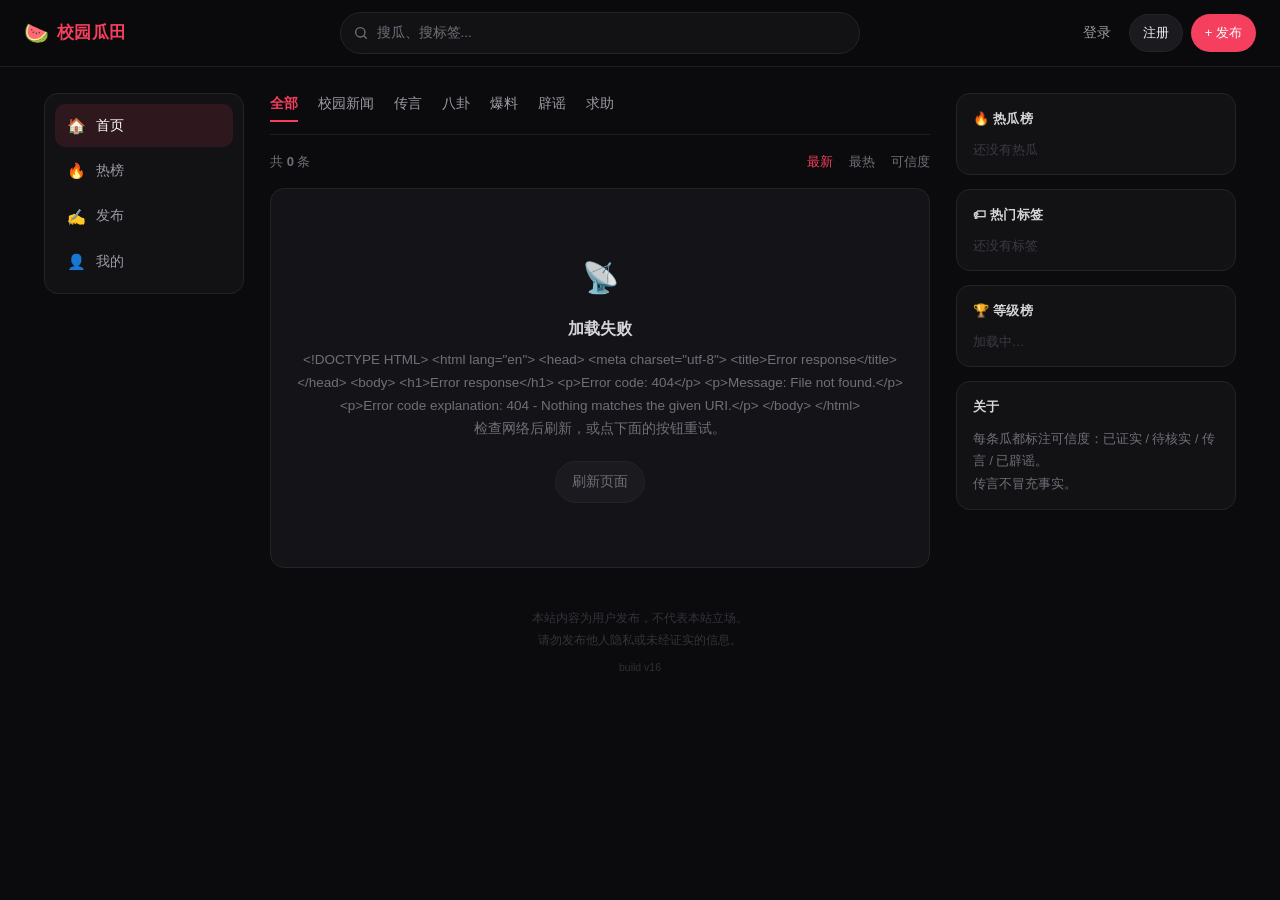
==== commit 9dfdccd9: "Add files via upload" ====
--- a/netlify-v2/public/index.html
+++ b/netlify-v2/public/index.html
@@ -552,6 +552,26 @@
 
 .build-tag{display:block;margin-top:6px;font-size:10.5px;color:#2e2e36}
 
+.vote-line{display:flex;align-items:center;gap:8px;flex-wrap:wrap;width:100%}
+.vote-acts{display:flex;gap:6px}
+.vote-btn.on{background:rgba(244,63,94,.15);border-color:rgba(244,63,94,.5);color:#fff}
+
+/* ---------------- 等级增强 / 签到 ---------------- */
+.lv-big{font-size:15px;font-weight:700;color:#fff;margin-top:2px}
+.lv-bar{width:100%;max-width:280px;height:7px;border-radius:4px;background:rgba(255,255,255,.08);overflow:hidden;margin:8px auto 4px}
+.lv-bar i{display:block;height:100%;border-radius:4px;background:linear-gradient(90deg,#f43f5e,#fb923c)}
+.lv-0{color:#9ca3af;background:rgba(156,163,175,.12);border-color:rgba(156,163,175,.28)}
+.lv-1{color:#4ade80;background:rgba(16,185,129,.14);border-color:rgba(16,185,129,.32)}
+.lv-2{color:#fbbf24;background:rgba(245,158,11,.14);border-color:rgba(245,158,11,.34)}
+.lv-3{color:#fda4af;background:rgba(244,63,94,.18);border-color:rgba(244,63,94,.4)}
+.checkin-banner{
+  display:flex;align-items:center;justify-content:space-between;gap:10px;
+  margin-bottom:14px;padding:10px 14px;border-radius:12px;
+  background:rgba(244,63,94,.1);border:1px solid rgba(244,63,94,.28);
+  font-size:13px;color:#fecdd3;
+}
+.nav-checkin.done{opacity:.5}
+
 </style>
 </head>
 <body>
@@ -579,6 +599,7 @@
 <div class="layout">
 
   <aside class="sidenav"><a class="side-user hidden" id="side-user" href="#/me"></a><button class="side-logout hidden" id="side-logout">退出登录</button><div class="staff-bar hidden" id="staff-bar"></div>
+    <a href="#/me" class="nav-checkin hidden" id="nav-checkin"><span class="nav-ico">📅</span><span id="nav-checkin-text">签到</span></a>
     <a href="#/" data-nav="feed"><span class="nav-ico">🏠</span>首页</a>
     <a href="#/hot" data-nav="hot"><span class="nav-ico">🔥</span>热榜</a>
     <a href="#/new" data-nav="new"><span class="nav-ico">✍️</span>发布</a>
@@ -601,6 +622,10 @@
       <h4>🏷 热门标签</h4>
       <div id="rail-tags" class="rail-body"><div class="rail-empty">还没有标签</div></div>
     </section>
+    <section class="rail-card">
+      <h4>🏆 等级榜</h4>
+      <div id="rail-lb" class="rail-body"><div class="rail-empty">加载中…</div></div>
+    </section>
     <section class="rail-card rail-about">
       <h4>关于</h4>
       <p>每条瓜都标注可信度：已证实 / 待核实 / 传言 / 已辟谣。<br>传言不冒充事实。</p>
@@ -625,7 +650,7 @@
 <footer class="site-foot">
   本站内容为用户发布，不代表本站立场。<br>
   请勿发布他人隐私或未经证实的信息。
-<span class="build-tag">build v14</span>
+<span class="build-tag">build v16</span>
 </footer>
 
 <script>
@@ -714,42 +739,53 @@
     return h;
   }
   const LEVELS = [
-    { min: 0, name: '吃瓜群众' },
-    { min: 50, name: '瓜田常客' },
-    { min: 200, name: '资深瓜农' },
-    { min: 500, name: '瓜田守护者' }
+    { min: 0,   name: '吃瓜群众',   icon: '🌱' },
+    { min: 50,  name: '瓜田常客',   icon: '🍉' },
+    { min: 200, name: '资深瓜农',   icon: '🌾' },
+    { min: 500, name: '瓜田守护者', icon: '🛡️' }
   ];
 
   function levelOf(exp) {
     let idx = 0;
     for (let k = 0; k < LEVELS.length; k++) if ((exp || 0) >= LEVELS[k].min) idx = k;
-    return { name: LEVELS[idx].name, idx: idx, next: LEVELS[idx + 1] ? LEVELS[idx + 1].min : null };
+    return { name: LEVELS[idx].name, icon: LEVELS[idx].icon, idx: idx, next: LEVELS[idx + 1] ? LEVELS[idx + 1].min : null };
   }
 
   function voteBar(p) {
     const b = p.vote_believe || 0, d = p.vote_doubt || 0, u = p.vote_unsure || 0;
     const total = b + d + u;
     const mine = localStorage.getItem('gua:vote:' + p.id);
-
-    if (!total) {
-      return '<div class="vote-bar">' +
-        '<span class="vote-q">你信吗</span>' +
-        '<button class="vote-btn" data-vote="believe" data-id="' + esc(p.id) + '">信</button>' +
-        '<button class="vote-btn" data-vote="doubt" data-id="' + esc(p.id) + '">不信</button>' +
-        '<button class="vote-btn" data-vote="unsure" data-id="' + esc(p.id) + '">观望</button>' +
-      '</div>';
-    }
-
-    const pct = n => total ? Math.round(n * 100 / total) : 0;
+    const pct = function (n) { return total ? Math.round(n * 100 / total) : 0; };
+    const LABEL = { believe: '信', doubt: '不信', unsure: '观望' };
+
+    const buttons = '<div class="vote-acts">' +
+      ['believe', 'doubt', 'unsure'].map(function (k) {
+        return '<button class="vote-btn' + (mine === k ? ' on' : '') + '" data-vote="' + k + '" data-id="' + esc(p.id) + '">' + LABEL[k] + '</button>';
+      }).join('') +
+    '</div>';
+
+    const tally = total
+      ? '<div class="vote-res">' +
+          '<span>信 ' + pct(b) + '%</span><span>不信 ' + pct(d) + '%</span><span>观望 ' + pct(u) + '%</span>' +
+          '<em>' + total + ' 人已表态' + (mine ? ' · 你选了' + LABEL[mine] : '') + '</em>' +
+        '</div>' +
+        '<div class="vote-track">' +
+          '<i style="width:' + pct(b) + '%;background:#10b981"></i>' +
+          '<i style="width:' + pct(d) + '%;background:#f43f5e"></i>' +
+          '<i style="width:' + pct(u) + '%;background:#6b7280"></i>' +
+        '</div>'
+      : '';
+
     return '<div class="vote-bar">' +
-      '<div class="vote-res"><span>信 ' + pct(b) + '%</span><span>不信 ' + pct(d) + '%</span><span>观望 ' + pct(u) + '%</span>' +
-        '<em>' + total + ' 人已表态' + (mine ? ' · 你选了' + ({ believe: '信', doubt: '不信', unsure: '观望' }[mine] || '') : '') + '</em></div>' +
-      '<div class="vote-track">' +
-        '<i style="width:' + pct(b) + '%;background:#10b981"></i>' +
-        '<i style="width:' + pct(d) + '%;background:#f43f5e"></i>' +
-        '<i style="width:' + pct(u) + '%;background:#6b7280"></i>' +
+      '<div class="vote-line">' +
+        (mine ? '<span class="vote-q">你的态度</span>' : '<span class="vote-q">你信吗</span>' + buttons) +
       '</div>' +
+      tally +
     '</div>';
+  }
+  function levelTag(exp) {
+    const lv = levelOf(exp);
+    return '<span class="lv lv-' + lv.idx + '">' + lv.icon + ' ' + lv.name + '</span>';
   }
 
   const avatar = name =>
@@ -889,6 +925,27 @@
     paintUserChip();
   }
   const isStaff = () => !!(staff && staff.token);
+
+  /* 我的资料（经验、连签） */
+  let me = null;
+  async function ensureMe(force) {
+    if (!isLoggedIn()) { me = null; return null; }
+    if (me && !force) return me;
+    try { me = await apiRaw('/user/me', { method: 'POST', body: '{}' }); }
+    catch (e) { me = null; }
+    return me;
+  }
+  const signedToday = () => !!me && String(me.last_checkin || '').slice(0, 10) === new Date().toISOString().slice(0, 10);
+
+  async function doCheckin() {
+    try {
+      const r = await apiRaw('/checkin', { method: 'POST', body: '{}' });
+      await ensureMe(true);
+      paintUserChip();
+      toast(r.already ? '今天已经签过了' : '签到成功 · 连签 ' + r.streak + ' 天');
+      route();
+    } catch (e) { toast(e.message); }
+  }
   const canDeletePost = p => isStaff() || (isLoggedIn() && p.author_id && p.author_id === account.id);
   const canDeleteComment = cm => isStaff() || (isLoggedIn() && cm.author_id && cm.author_id === account.id);
   let replyParent = null;
@@ -943,6 +1000,13 @@
       }
     }
 
+    const navCk = $('#nav-checkin');
+    if (navCk) {
+      navCk.classList.toggle('hidden', !isLoggedIn());
+      const txt = $('#nav-checkin-text');
+      if (txt) txt.textContent = signedToday() ? '已签到' : '签到';
+      navCk.classList.toggle('done', signedToday());
+    }
     const outBtn = $('#side-logout');
     if (outBtn) outBtn.classList.toggle('hidden', !isLoggedIn());
   }
@@ -1039,7 +1103,7 @@
       '<div class="card-head"><a class="avatar-link" href="#/u/' + encodeURIComponent(p.author_alias) + '">' + avatar(p.author_alias) + '</a>' +
         '<div class="card-meta">' +
           '<a class="alias" href="#/u/' + encodeURIComponent(p.author_alias) + '">' + esc(p.author_alias) + '</a>' +
-          ((p.author_exp || 0) >= 50 ? '<span class="lv">' + levelOf(p.author_exp).name + '</span>' : '') +
+          (p.author_id ? levelTag(p.author_exp || 0) : '') +
           '<span>·</span><span>' + relTime(p.created_at) + '</span>' +
           (p.school ? '<span>·</span><span>' + esc(p.school) + '</span>' : '') +
         '</div>' +
@@ -1066,6 +1130,33 @@
     '<h3>' + esc(title) + '</h3><p>' + desc + '</p>' +
     (actions ? '<div class="empty-actions">' + actions + '</div>' : '') + '</div>';
 
+  function checkinBanner() {
+    if (!isLoggedIn() || signedToday()) return '';
+    return '<div class="checkin-banner">' +
+      '<span>📅 今天还没签到' + (me && me.streak ? '，已连签 ' + me.streak + ' 天' : '') + ' · 签到可涨经验</span>' +
+      '<button class="btn btn-primary btn-sm" id="banner-checkin">立即签到</button>' +
+    '</div>';
+  }
+
+  async function renderLeaderboard() {
+    const box = $('#rail-lb');
+    if (!box) return;
+    try {
+      const list = await apiRaw('/leaderboard', { method: 'GET' });
+      box.innerHTML = (list && list.length)
+        ? list.slice(0, 5).map(function (u, i) {
+            const lv = levelOf(u.exp);
+            return '<a class="rail-hot-item" href="#/u/' + encodeURIComponent(u.username) + '">' +
+              '<span class="rail-hot-no">' + (i + 1) + '</span>' +
+              '<span class="rail-hot-title">' + esc(u.username) + ' · ' + lv.icon + ' ' + lv.name + '</span>' +
+            '</a>';
+          }).join('')
+        : '<div class="rail-empty">还没有人上榜</div>';
+    } catch (e) {
+      box.innerHTML = '<div class="rail-empty">加载失败</div>';
+    }
+  }
+
   const chipRow = () => '<div class="chips">' + CATEGORIES.map(c =>
     '<button class="chip' + (S.filter === c.id ? ' on' : '') + '" data-cat="' + c.id + '">' + c.label + '</button>'
   ).join('') + '</div>';
@@ -1230,7 +1321,7 @@
 
   /* ================= 视图：首页 ================= */
   async function viewFeed() {
-    app.innerHTML = chipRow() + sortRow() + '<div id="list"></div>';
+    app.innerHTML = checkinBanner() + chipRow() + sortRow() + '<div id="list"></div>';
     $('#list').innerHTML = '<div class="skeleton-list">' +
       '<div class="sk-card"><div class="sk-line w40"></div><div class="sk-line w80"></div><div class="sk-line w60"></div></div>' +
       '<div class="sk-card"><div class="sk-line w30"></div><div class="sk-line w70"></div><div class="sk-line w50"></div></div>' +
@@ -1623,6 +1714,7 @@
     const todayStr = new Date().toISOString().slice(0, 10);
     const checkedToday = String(p.last_checkin || '').slice(0, 10) === todayStr;
     const days = Math.max(1, Math.floor((Date.now() - new Date(p.created_at).getTime()) / 86400000) + 1);
+    const lvPct = lv.next ? Math.min(100, Math.round((p.exp || 0) * 100 / lv.next)) : 100;
     let posts = [];
     try {
       posts = await rest('posts?author_id=eq.' + p.id + '&select=*&order=created_at.desc&limit=30');
@@ -1641,9 +1733,10 @@
           '<div class="stat"><b>' + (p.postCount || 0) + '</b><span>帖子</span></div>' +
         '</div>' +
         '<div class="profile-lv">' +
-          '<span class="lv">' + lv.name + '</span>' +
-          '<span class="hint">经验 ' + (p.exp || 0) + (lv.next ? ' / ' + lv.next : '') + ' · 连签 ' + (p.streak || 0) + ' 天</span>' +
-          (isMe ? '<button class="btn btn-sm" id="p-checkin">' + (checkedToday ? '今天已签到' : '签到') + '</button>' : '') +
+          '<div class="lv-big">' + lv.icon + ' ' + lv.name + '</div>' +
+          '<div class="lv-bar"><i style="width:' + lvPct + '%"></i></div>' +
+          '<div class="hint">经验 ' + (p.exp || 0) + (lv.next ? ' / ' + lv.next : '') + ' · 连签 ' + (p.streak || 0) + ' 天</div>' +
+          (isMe ? '<button class="btn btn-primary btn-sm" id="p-checkin">' + (checkedToday ? '今天已签到' : '📅 签到 +5 经验') + '</button>' : '') +
         '</div>' +
         '<div class="profile-actions">' +
           (isMe
@@ -2014,6 +2107,11 @@
     const seedBtn = e.target.closest('[data-seed]');
     if (seedBtn) return seedDemo(seedBtn);
 
+    const bannerCk = e.target.closest('#banner-checkin');
+    if (bannerCk) { await doCheckin(); return; }
+
+    const navCkBtn = e.target.closest('#nav-checkin');
+    if (navCkBtn) { e.preventDefault(); await doCheckin(); return; }
     const voteBtn = e.target.closest('[data-vote]');
     if (voteBtn) {
       const vid = voteBtn.dataset.id;
@@ -2100,7 +2198,7 @@
     const chip = e.target.closest('[data-cat]');
     if (chip) {
       S.filter = chip.dataset.cat;
-      app.innerHTML = chipRow() + sortRow() + '<div id="list"></div>';
+      app.innerHTML = checkinBanner() + chipRow() + sortRow() + '<div id="list"></div>';
       paintFeed();
       return;
     }
@@ -2146,11 +2244,12 @@
     app.innerHTML = empty('🫥', '页面不存在', '链接可能不对。', '<a class="btn" href="#/">回首页</a>');
   }
 
-  window.addEventListener('hashchange', route);
+  window.addEventListener('hashchange', function () { route(); renderLeaderboard(); });
 
   /* ================= 启动 ================= */
   (async function boot() {
     loadAccount();
+    await ensureMe();
     paintUserChip();
     if (!localStorage.getItem('gua:first')) localStorage.setItem('gua:first', new Date().toISOString());
     deviceId(); alias();
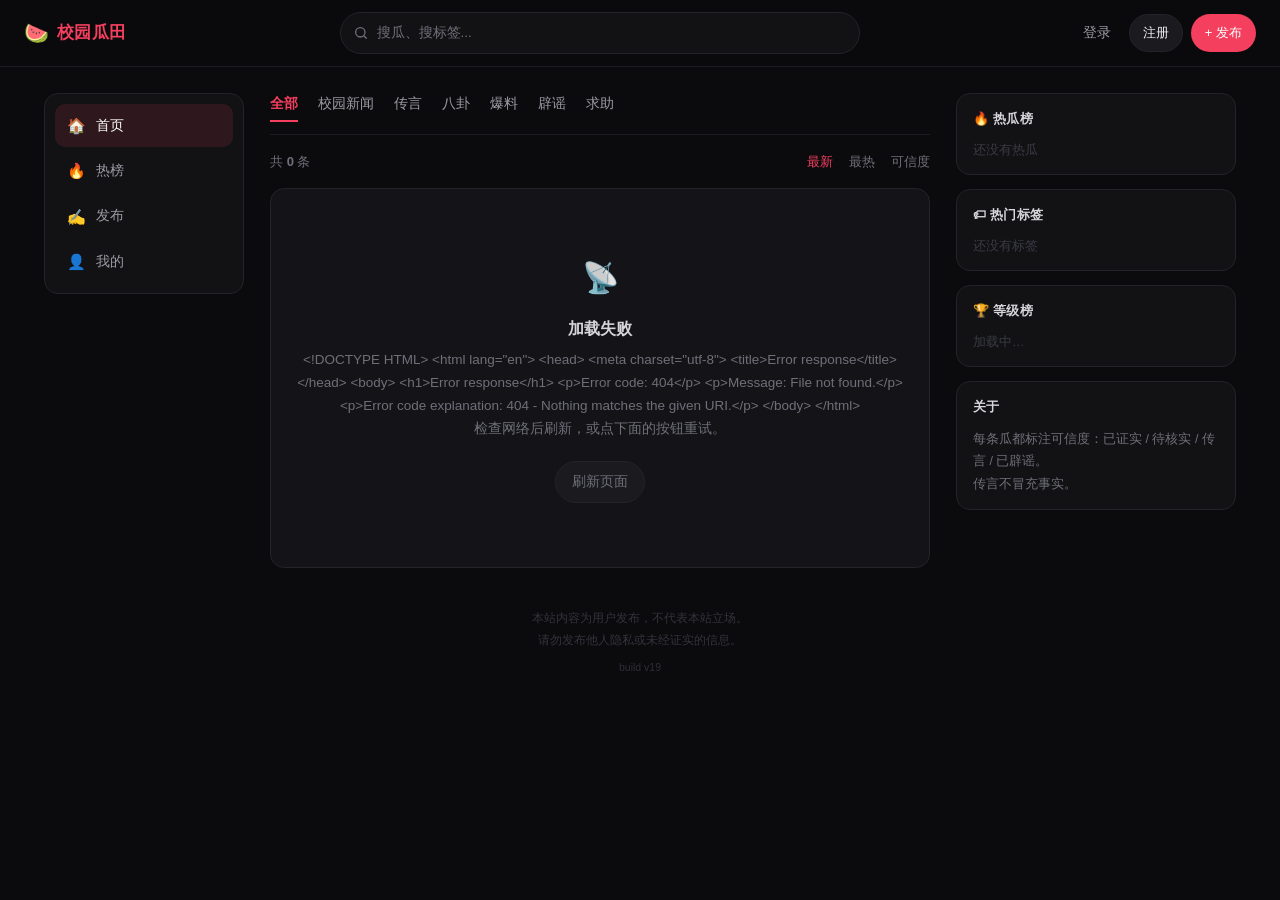
==== commit 793a017e: "Add files via upload" ====
--- a/netlify-v2/public/index.html
+++ b/netlify-v2/public/index.html
@@ -572,6 +572,15 @@
 }
 .nav-checkin.done{opacity:.5}
 
+/* ---------------- 瓜票 / 加辣 ---------------- */
+.tk{margin-left:auto;font-size:11.5px;color:#fbbf24;white-space:nowrap}
+.hot-flag{
+  margin-left:auto;margin-right:6px;font-size:11px;padding:1px 7px;border-radius:999px;
+  background:rgba(249,115,22,.16);color:#fdba74;border:1px solid rgba(249,115,22,.35);white-space:nowrap;
+}
+.act.boost{color:#fdba74}
+.act.boost:hover{background:rgba(249,115,22,.12);color:#fff}
+
 </style>
 </head>
 <body>
@@ -650,7 +659,7 @@
 <footer class="site-foot">
   本站内容为用户发布，不代表本站立场。<br>
   请勿发布他人隐私或未经证实的信息。
-<span class="build-tag">build v16</span>
+<span class="build-tag">build v19</span>
 </footer>
 
 <script>
@@ -783,6 +792,17 @@
       tally +
     '</div>';
   }
+  function boostLeftMin(p) {
+    if (!p.boost_until) return 0;
+    const ms = new Date(p.boost_until).getTime() - Date.now();
+    return ms > 0 ? Math.ceil(ms / 60000) : 0;
+  }
+  function boostEff(p) {
+    const left = boostLeftMin(p);
+    if (!left) return 0;
+    return Math.round((p.boost_score || 0) * left / 30);
+  }
+
   function levelTag(exp) {
     const lv = levelOf(exp);
     return '<span class="lv lv-' + lv.idx + '">' + lv.icon + ' ' + lv.name + '</span>';
@@ -973,7 +993,8 @@
       if (side) {
         side.classList.remove('hidden');
         side.innerHTML = '<span class="avatar" style="--h:' + hue(n) + '">' + esc(n.charAt(0)) + '</span>' +
-          '<span class="side-name">' + esc(n) + '</span>';
+          '<span class="side-name">' + esc(n) + '</span>' +
+          '<span class="tk">🎫 ' + ((me && me.tickets) || 0) + '</span>';
       }
     } else {
       if (chip) chip.classList.add('hidden');
@@ -1089,7 +1110,12 @@
   const filtered = () => {
     let list = S.posts.slice();
     if (S.filter) list = list.filter(p => p.category === S.filter);
-    if (S.sort === 'hot') list.sort((a, b) => (b.melon || 0) - (a.melon || 0));
+    if (S.sort === 'hot') list.sort(function (a, b) {
+      const score = function (p) {
+        return (p.melon || 0) * 3 + (S.counts[p.id] || 0) * 5 + boostEff(p);
+      };
+      return score(b) - score(a);
+    });
     if (S.sort === 'cred') list.sort((a, b) => (CRED_RANK[a.credibility] ?? 9) - (CRED_RANK[b.credibility] ?? 9));
     return list;
   };
@@ -1107,11 +1133,12 @@
           '<span>·</span><span>' + relTime(p.created_at) + '</span>' +
           (p.school ? '<span>·</span><span>' + esc(p.school) + '</span>' : '') +
         '</div>' +
+        (boostLeftMin(p) ? '<span class="hot-flag">🔥 剩 ' + boostLeftMin(p) + ' 分</span>' : '') +
         '<span style="margin-left:auto">' + badge(p.credibility) + '</span>' +
       '</div>' +
       '<h2 class="card-title"><a href="#/p/' + esc(p.id) + '"><span' + strike + '>' + esc(p.title) + '</span></a></h2>' +
       '<p class="excerpt">' + esc(p.content) + '</p>' +
-      (p.images && p.images.length ? '<div class="card-imgs">' + p.images.slice(0, 3).map(function (src) { return '<img src="' + src + '" alt="" />'; }).join('') + '</div>' : '') +
+      (p.images && p.images.length ? '<div class="card-imgs">' + p.images.slice(0, 3).map(function (src) { return '<img src="' + esc(src) + '" alt="" />'; }).join('') + '</div>' : '') +
       '<div class="card-tags"><span class="tag">' + esc(CAT_LABEL[p.category] || '其他') + '</span>' +
         (p.tags || []).slice(0, 3).map(t => '<span class="tag">#' + esc(t) + '</span>').join('') +
       '</div>' +
@@ -1119,6 +1146,7 @@
       '<div class="card-actions">' +
         '<button class="act' + (voted ? ' on' : '') + '" data-act="melon">🍉 <span data-melon>' + (p.melon || 0) + '</span></button>' +
         '<a class="act" href="#/p/' + esc(p.id) + '">💬 ' + n + '</a>' +
+        (isLoggedIn() ? '<button class="act boost" data-act="boost" data-id="' + esc(p.id) + '">🔥 加辣 5</button>' : '') +
         (canDeletePost(p) ? '<button class="act" data-act="del-post" data-id="' + esc(p.id) + '">删除</button>' : '') +
         '<button class="act" data-act="report" style="margin-left:auto">举报</button>' +
       '</div>' +
@@ -1133,7 +1161,8 @@
   function checkinBanner() {
     if (!isLoggedIn() || signedToday()) return '';
     return '<div class="checkin-banner">' +
-      '<span>📅 今天还没签到' + (me && me.streak ? '，已连签 ' + me.streak + ' 天' : '') + ' · 签到可涨经验</span>' +
+      '<span>📅 今天还没签到' + (me && me.streak ? '，已连签 ' + me.streak + ' 天' : '') +
+        ' · 签到可得经验 + 🎫 10 张瓜票</span>' +
       '<button class="btn btn-primary btn-sm" id="banner-checkin">立即签到</button>' +
     '</div>';
   }
@@ -1380,11 +1409,12 @@
         '<div class="card-head"><a class="avatar-link" href="#/u/' + encodeURIComponent(p.author_alias) + '">' + avatar(p.author_alias) + '</a>' +
           '<div class="card-meta"><span class="alias">' + esc(p.author_alias) + '</span>' +
           '<span>·</span><span>' + relTime(p.created_at) + '</span></div>' +
-          '<span style="margin-left:auto">' + badge(p.credibility) + '</span>' +
+          (boostLeftMin(p) ? '<span class="hot-flag">🔥 剩 ' + boostLeftMin(p) + ' 分</span>' : '') +
+        '<span style="margin-left:auto">' + badge(p.credibility) + '</span>' +
         '</div>' +
         '<h1>' + esc(p.title) + '</h1>' + debunk + warn +
         '<div class="detail-body">' + esc(p.content) + '</div>' +
-        (p.images && p.images.length ? '<div class="detail-imgs">' + p.images.map(function (src) { return '<img src="' + src + '" alt="" />'; }).join('') + '</div>' : '') +
+        (p.images && p.images.length ? '<div class="detail-imgs">' + p.images.map(function (src) { return '<img src="' + esc(src) + '" alt="" />'; }).join('') + '</div>' : '') +
         '<div class="card-tags" style="margin-top:16px">' +
           '<span class="tag">' + esc(CAT_LABEL[p.category] || '其他') + '</span>' +
           (p.school ? '<span class="tag">' + esc(p.school) + '</span>' : '') +
@@ -1393,7 +1423,8 @@
         voteBar(p) +
       '<div class="card-actions">' +
           '<button class="act' + (voted ? ' on' : '') + '" data-act="melon">🍉 <span data-melon>' + (p.melon || 0) + '</span></button>' +
-          (canDeletePost(p) ? '<button class="act" data-act="del-post" data-id="' + esc(p.id) + '">删除</button>' : '') +
+          (isLoggedIn() ? '<button class="act boost" data-act="boost" data-id="' + esc(p.id) + '">🔥 加辣 5</button>' : '') +
+        (canDeletePost(p) ? '<button class="act" data-act="del-post" data-id="' + esc(p.id) + '">删除</button>' : '') +
           ((p.credibility === 'rumor' || p.credibility === 'unverified') ? '<button class="act" data-act="evidence" data-id="' + esc(p.id) + '">求锤 ' + (p.evidence_count || 0) + '</button>' : '') +
           '<button class="act" data-act="report">举报</button>' +
         '</div>' +
@@ -1569,7 +1600,7 @@
       const box = $('#f-imgs');
       if (!box) return;
       box.innerHTML = picked.map((src, i) =>
-        '<div class="img-preview"><img src="' + src + '" alt="" /><button class="img-del" data-idx="' + i + '">×</button></div>'
+        '<div class="img-preview"><img src="' + esc(src) + '" alt="" /><button class="img-del" data-idx="' + i + '">×</button></div>'
       ).join('');
       box.querySelectorAll('.img-del').forEach(b => {
         b.addEventListener('click', () => {
@@ -2107,6 +2138,19 @@
     const seedBtn = e.target.closest('[data-seed]');
     if (seedBtn) return seedDemo(seedBtn);
 
+    const boostBtn = e.target.closest('[data-act="boost"]');
+    if (boostBtn) {
+      if (!isLoggedIn()) { openAuth('login'); return; }
+      try {
+        const r = await apiRaw('/boost', { method: 'POST', body: JSON.stringify({ post_id: boostBtn.dataset.id }) });
+        await ensureMe(true);
+        const mins = Math.max(1, Math.round((new Date(r.until).getTime() - Date.now()) / 60000));
+        toast('加辣成功 · 剩 ' + mins + ' 分钟 · 票 ' + r.tickets);
+        S.loaded = false;
+        route();
+      } catch (err) { toast(err.message); }
+      return;
+    }
     const bannerCk = e.target.closest('#banner-checkin');
     if (bannerCk) { await doCheckin(); return; }
 
